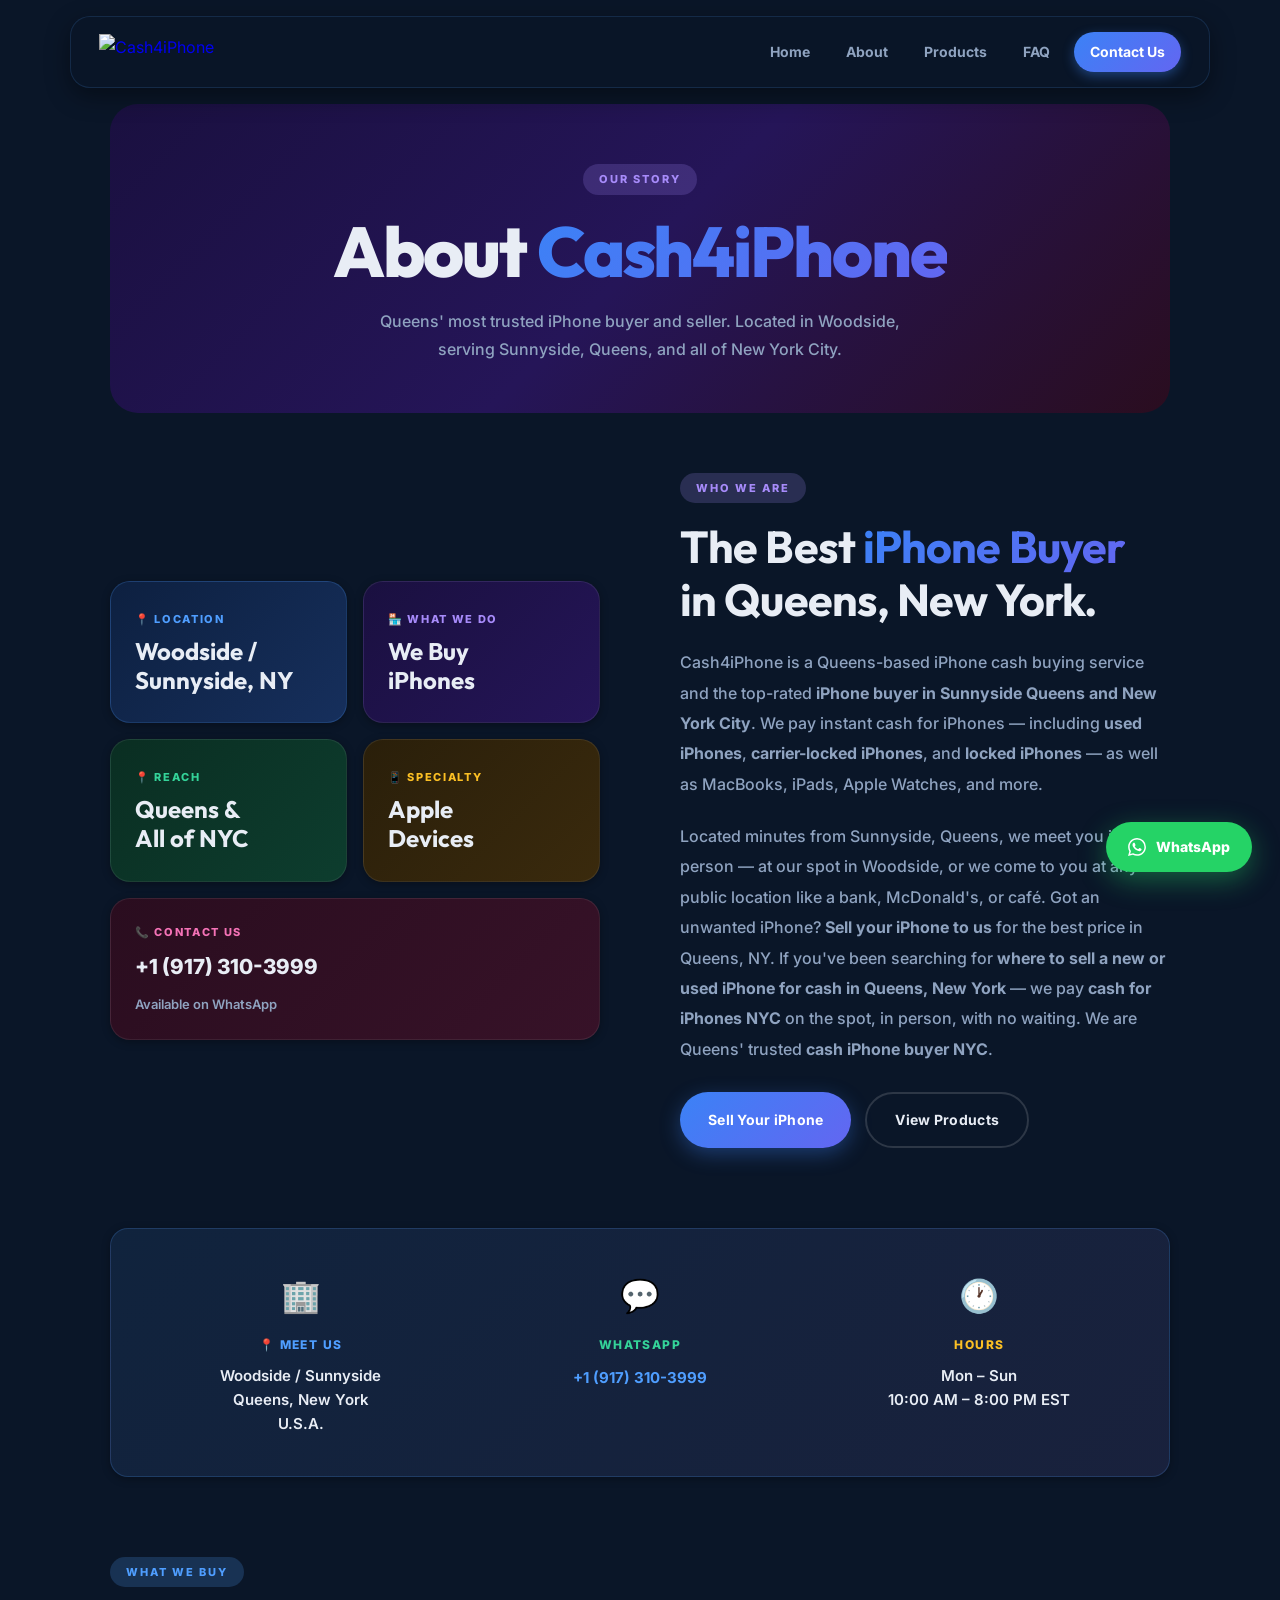
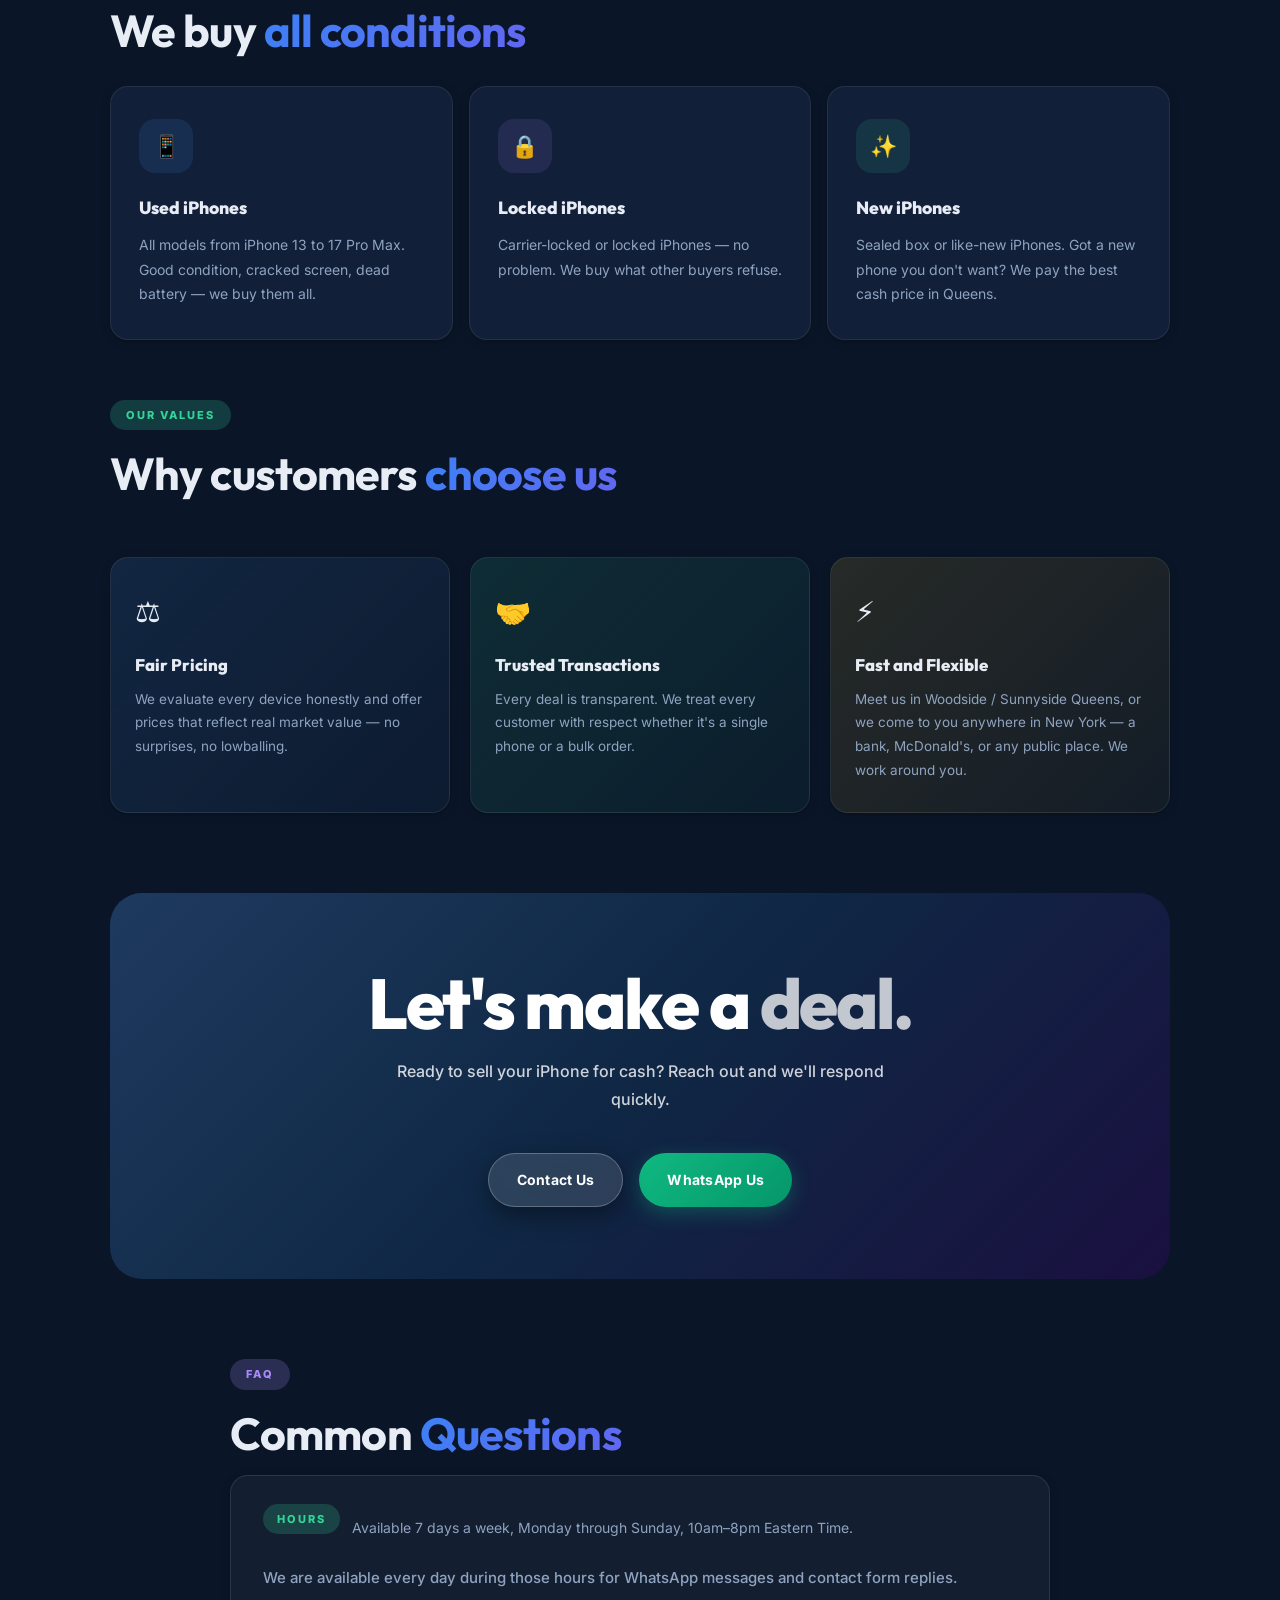
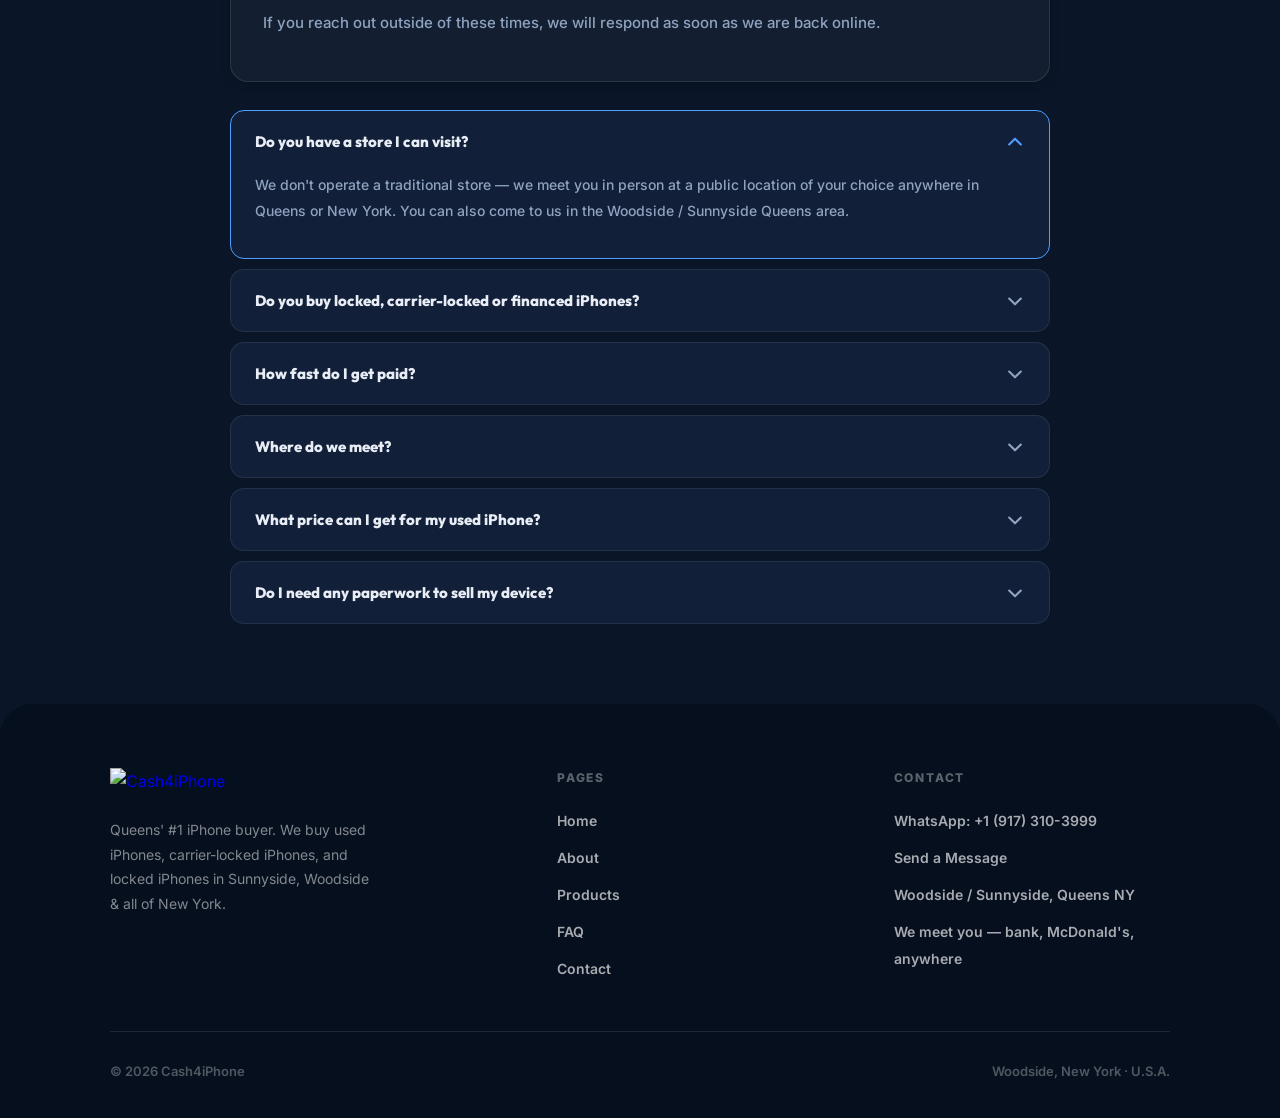
==== about/index.html @ bddb0019 "Add files via upload" ====
<!DOCTYPE html>
<html lang="en">
<head>
  <meta charset="UTF-8"/>
  <meta name="viewport" content="width=device-width,initial-scale=1.0"/>
  <title>About Cash4iPhone | #1 iPhone Cash Buyer in Queens &amp; NYC</title>
  <meta name="description" content="About Cash4iPhone — Queens' #1 iPhone cash buyer. We pay instant cash for used, locked &amp; carrier-locked iPhones in Sunnyside, Woodside &amp; all of NYC. Fast, safe, no store needed."/>
  <meta name="keywords" content="Cash4iPhone, about Cash4iPhone, iPhone cash buyer Queens NY, sell iPhone for cash Sunnyside Queens, used iPhone buyer New York, locked iPhone buyer Queens, carrier locked iPhone buyer NYC, cash for iPhone near me Queens, cash4iphone.net, sell my iPhone fast New York"/>
  <link rel="canonical" href="https://cash4iphone.net/about/"/>
  <link rel="stylesheet" href="/style.css"/>
    <!-- Favicon -->
  <link rel="icon" href="/favicon.ico" sizes="48x48"/>
  <link rel="icon" type="image/png" sizes="32x32" href="/favicon-32x32.png"/>
  <link rel="icon" type="image/png" sizes="16x16" href="/favicon-16x16.png"/>
  <link rel="apple-touch-icon" href="/apple-touch-icon.png"/>
  <link rel="manifest" href="/site.webmanifest"/>
  <meta name="msapplication-TileColor" content="#0a1628"/>
  <meta name="theme-color" content="#000000"/>
  <style>
    .logo-img {
      height: 36px;
      width: auto;
      display: block;
      object-fit: contain;
    }
    header .logo, footer .logo { gap: 0; }
    @media (max-width: 768px) { .logo-img { height: 28px; } }
  </style>
</head>
<body>
<header>
  <a href="/" class="logo"><img src="assets/images/c4i_logo_white.png" alt="Cash4iPhone" class="logo-img"/></a>
  <nav>
    <a href="/">Home</a><a href="/about/">About</a><a href="/products/">Products</a><a href="#faq">FAQ</a><a href="/contact-us/" class="cta-nav">Contact Us</a>
  </nav>
  <button class="hamburger" aria-label="Menu"><span></span><span></span><span></span></button>
</header>
<div class="mobile-menu">
  <a href="/">Home</a><a href="/about/">About</a><a href="/products/">Products</a><a href="#faq">FAQ</a><a href="/contact-us/" class="cta-nav">Contact Us</a>
</div>

<main>
  <section class="section-inner">
    <div class="page-hero purple-hero reveal">
      <div class="section-label label-purple" style="justify-content:center;">Our Story</div>
      <h1 class="display-title reveal reveal-delay-1">About <em>Cash4iPhone</em></h1>
      <p class="section-subtitle reveal reveal-delay-2" style="margin:18px auto 0;text-align:center;">Queens' most trusted iPhone buyer and seller. Located in Woodside, serving Sunnyside, Queens, and all of New York City.</p>
    </div>
  </section>

  <section style="padding:0 0 80px;">
    <div class="section-inner">
      <div class="about-page-grid">
        <div class="about-img-mosaic reveal">
          <div class="card about-mini-card blue-bg" style="background:linear-gradient(135deg,#0d2040,#162f5c);">
            <div class="about-mini-label" style="color:var(--blue);">📍 Location</div>
            <div class="about-mini-value">Woodside /<br>Sunnyside, NY</div>
          </div>
          <div class="card about-mini-card" style="background:linear-gradient(135deg,#1a1040,#251558);">
            <div class="about-mini-label" style="color:var(--purple);">🏪 What We Do</div>
            <div class="about-mini-value">We Buy<br>iPhones</div>
          </div>
          <div class="card about-mini-card" style="background:linear-gradient(135deg,#0a2e22,#0d3d2e);">
            <div class="about-mini-label" style="color:var(--green);">📍 Reach</div>
            <div class="about-mini-value">Queens &amp;<br>All of NYC</div>
          </div>
          <div class="card about-mini-card" style="background:linear-gradient(135deg,#2a1f0a,#3a2a0d);">
            <div class="about-mini-label" style="color:var(--orange);">📱 Specialty</div>
            <div class="about-mini-value">Apple<br>Devices</div>
          </div>
          <div class="card about-mini-card span2" style="background:linear-gradient(135deg,#2a0d1f,#371228);padding:24px;">
            <div class="about-mini-label" style="color:var(--pink);">📞 Contact Us</div>
            <a href="http://wa.me/19173103999" style="font-size:1.3rem;font-weight:800;color:var(--text);text-decoration:none;">+1 (917) 310-3999</a>
            <span style="font-size:13px;color:var(--text-muted);font-weight:600;">Available on WhatsApp</span>
          </div>
        </div>

        <div class="reveal reveal-delay-1">
          <div class="section-label label-purple">Who We Are</div>
          <h2 class="section-title">The Best <em>iPhone Buyer</em><br>in Queens, New York.</h2>
          <p style="font-size:16px;color:var(--text-muted);line-height:1.9;margin-top:20px;margin-bottom:22px;font-weight:500;">
            Cash4iPhone is a Queens-based iPhone cash buying service and the top-rated <strong>iPhone buyer in Sunnyside Queens and New York City</strong>. We pay instant cash for iPhones — including <strong>used iPhones</strong>, <strong>carrier-locked iPhones</strong>, and <strong>locked iPhones</strong> — as well as MacBooks, iPads, Apple Watches, and more.
          </p>
          <p style="font-size:16px;color:var(--text-muted);line-height:1.9;margin-bottom:28px;font-weight:500;">
            Located minutes from Sunnyside, Queens, we meet you in person — at our spot in Woodside, or we come to you at any public location like a bank, McDonald's, or café. Got an unwanted iPhone? <strong>Sell your iPhone to us</strong> for the best price in Queens, NY. If you've been searching for <strong>where to sell a new or used iPhone for cash in Queens, New York</strong> — we pay <strong>cash for iPhones NYC</strong> on the spot, in person, with no waiting. We are Queens' trusted <strong>cash iPhone buyer NYC</strong>.
          </p>
          <div style="display:flex;gap:14px;flex-wrap:wrap;">
            <a href="/contact-us/" class="btn btn-primary">Sell Your iPhone</a>
            <a href="/products/" class="btn btn-outline">View Products</a>
          </div>
        </div>
      </div>

      <div class="card reveal" style="padding:40px;background:linear-gradient(135deg,rgba(79,158,255,0.1),rgba(167,139,250,0.1));border:1px solid rgba(79,158,255,0.2);margin-bottom:80px;">
        <div style="display:grid;grid-template-columns:repeat(3,1fr);gap:40px;text-align:center;">
          <div>
            <div style="font-size:2rem;margin-bottom:12px;">🏢</div>
            <div style="font-size:12px;font-weight:800;letter-spacing:0.12em;text-transform:uppercase;color:var(--blue);margin-bottom:8px;">📍 Meet Us</div>
            <p style="font-size:15px;font-weight:600;color:var(--text);line-height:1.6;">Woodside / Sunnyside<br>Queens, New York<br>U.S.A.</p>
          </div>
          <div>
            <div style="font-size:2rem;margin-bottom:12px;">💬</div>
            <div style="font-size:12px;font-weight:800;letter-spacing:0.12em;text-transform:uppercase;color:var(--green);margin-bottom:8px;">WhatsApp</div>
            <a href="http://wa.me/19173103999" style="font-size:15px;font-weight:700;color:var(--blue);text-decoration:none;">+1 (917) 310-3999</a>
          </div>
          <div>
            <div style="font-size:2rem;margin-bottom:12px;">🕐</div>
            <div style="font-size:12px;font-weight:800;letter-spacing:0.12em;text-transform:uppercase;color:var(--orange);margin-bottom:8px;">Hours</div>
            <p style="font-size:15px;font-weight:600;color:var(--text);line-height:1.6;">Mon – Sun<br>10:00 AM – 8:00 PM EST</p>
          </div>
        </div>
      </div>

      <!-- What We Buy Highlights -->
      <div style="margin-bottom:60px;" class="reveal">
        <div class="section-label label-blue">What We Buy</div>
        <h2 class="section-title reveal-delay-1" style="margin-bottom:28px;">We buy <em>all conditions</em></h2>
        <div style="display:grid;grid-template-columns:repeat(3,1fr);gap:16px;" class="services-grid">
          <div class="card service-card">
            <div class="service-icon icon-blue">📱</div>
            <h3>Used iPhones</h3>
            <p>All models from iPhone 13 to 17 Pro Max. Good condition, cracked screen, dead battery — we buy them all.</p>
          </div>
          <div class="card service-card">
            <div class="service-icon icon-purple">🔒</div>
            <h3>Locked iPhones</h3>
            <p>Carrier-locked or locked iPhones — no problem. We buy what other buyers refuse.</p>
          </div>
          <div class="card service-card">
            <div class="service-icon icon-green">✨</div>
            <h3>New iPhones</h3>
            <p>Sealed box or like-new iPhones. Got a new phone you don't want? We pay the best cash price in Queens.</p>
          </div>
        </div>
      </div>

      <div class="section-label label-green reveal">Our Values</div>
      <h2 class="section-title reveal reveal-delay-1">Why customers <em>choose us</em></h2>
      <div class="values-grid">
        <div class="card value-card reveal reveal-delay-1" style="background:linear-gradient(135deg,rgba(79,158,255,0.12),rgba(79,158,255,0.04));">
          <div class="value-icon">⚖️</div>
          <h4>Fair Pricing</h4>
          <p>We evaluate every device honestly and offer prices that reflect real market value — no surprises, no lowballing.</p>
        </div>
        <div class="card value-card reveal reveal-delay-2" style="background:linear-gradient(135deg,rgba(52,211,153,0.12),rgba(52,211,153,0.04));">
          <div class="value-icon">🤝</div>
          <h4>Trusted Transactions</h4>
          <p>Every deal is transparent. We treat every customer with respect whether it's a single phone or a bulk order.</p>
        </div>
        <div class="card value-card reveal reveal-delay-3" style="background:linear-gradient(135deg,rgba(251,191,36,0.12),rgba(251,191,36,0.04));">
          <div class="value-icon">⚡</div>
          <h4>Fast and Flexible</h4>
          <p>Meet us in Woodside / Sunnyside Queens, or we come to you anywhere in New York — a bank, McDonald's, or any public place. We work around you.</p>
        </div>
      </div>
    </div>
  </section>

  <div class="section-inner">
    <div class="cta-banner reveal">
      <h2 class="display-title" style="margin-bottom:16px;">Let's make a <em>deal.</em></h2>
      <p class="section-subtitle">Ready to sell your iPhone for cash? Reach out and we'll respond quickly.</p>
      <div class="cta-actions" style="margin-top:40px;">
        <a href="/contact-us/" class="btn btn-white">Contact Us</a>
        <a href="http://wa.me/19173103999" target="_blank" rel="noopener" class="btn btn-green">WhatsApp Us</a>
      </div>
    </div>
  </div>
</main>

<!-- FAQ Section -->
<div class="section-inner" style="padding-bottom:60px;">
  <div class="text-block">
  <div id="faq" class="faq-section reveal">
    <div class="section-label label-purple">FAQ</div>
    <h2 class="section-title reveal-delay-1">Common <em>Questions</em></h2>
    <div class="card card--soft faq-intro">
      <div class="faq-intro-top">
        <div class="section-label label-green">Hours</div>
        <span>Available 7 days a week, Monday through Sunday, 10am–8pm Eastern Time.</span>
      </div>
      <p>We are available every day during those hours for WhatsApp messages and contact form replies.</p>
      <p>If you reach out outside of these times, we will respond as soon as we are back online.</p>
    </div>
    <div class="faq-accordion">
      <div class="faq-item open">
        <button class="faq-question">
          <span>Do you have a store I can visit?</span>
          <svg class="faq-chevron" fill="none" stroke="currentColor" viewBox="0 0 24 24"><path stroke-linecap="round" stroke-linejoin="round" stroke-width="2.5" d="M19 9l-7 7-7-7"/></svg>
        </button>
        <div class="faq-answer"><p>We don't operate a traditional store — we meet you in person at a public location of your choice anywhere in Queens or New York. You can also come to us in the Woodside / Sunnyside Queens area.</p></div>
      </div>
      <div class="faq-item">
        <button class="faq-question">
          <span>Do you buy locked, carrier-locked or financed iPhones?</span>
          <svg class="faq-chevron" fill="none" stroke="currentColor" viewBox="0 0 24 24"><path stroke-linecap="round" stroke-linejoin="round" stroke-width="2.5" d="M19 9l-7 7-7-7"/></svg>
        </button>
        <div class="faq-answer"><p>Yes! We buy carrier-locked iPhones, locked and financed iPhones that other buyers won't touch. For financed devices — we can buy them, but paying the remaining monthly installments to the carrier remains your responsibility. Contact us via WhatsApp for a quote.</p></div>
      </div>
      <div class="faq-item">
        <button class="faq-question">
          <span>How fast do I get paid?</span>
          <svg class="faq-chevron" fill="none" stroke="currentColor" viewBox="0 0 24 24"><path stroke-linecap="round" stroke-linejoin="round" stroke-width="2.5" d="M19 9l-7 7-7-7"/></svg>
        </button>
        <div class="faq-answer"><p>Instantly — cash in hand the moment we meet and inspect your device. No waiting, no bank transfers, no delays.</p></div>
      </div>
      <div class="faq-item">
        <button class="faq-question">
          <span>Where do we meet?</span>
          <svg class="faq-chevron" fill="none" stroke="currentColor" viewBox="0 0 24 24"><path stroke-linecap="round" stroke-linejoin="round" stroke-width="2.5" d="M19 9l-7 7-7-7"/></svg>
        </button>
        <div class="faq-answer"><p>Anywhere safe and public works — a bank lobby, McDonald's, Starbucks, or any spot in Queens, Sunnyside, or New York City. We come to you.</p></div>
      </div>
      <div class="faq-item">
        <button class="faq-question">
          <span>What price can I get for my used iPhone?</span>
          <svg class="faq-chevron" fill="none" stroke="currentColor" viewBox="0 0 24 24"><path stroke-linecap="round" stroke-linejoin="round" stroke-width="2.5" d="M19 9l-7 7-7-7"/></svg>
        </button>
        <div class="faq-answer"><p>For used phones we give an approximate price based on model, condition, and storage. For brand new unused phones we can give you an exact price. WhatsApp us with your device details for a fast quote.</p></div>
      </div>
      <div class="faq-item">
        <button class="faq-question">
          <span>Do I need any paperwork to sell my device?</span>
          <svg class="faq-chevron" fill="none" stroke="currentColor" viewBox="0 0 24 24"><path stroke-linecap="round" stroke-linejoin="round" stroke-width="2.5" d="M19 9l-7 7-7-7"/></svg>
        </button>
        <div class="faq-answer"><p>No paperwork or ID needed — just make sure it's your own device.</p></div>
      </div>
    </div>
  </div>
  </div>
</div>
<a class="wa-fab" href="http://wa.me/19173103999" target="_blank" rel="noopener">
  <svg viewBox="0 0 24 24"><path d="M17.472 14.382c-.297-.149-1.758-.867-2.03-.967-.273-.099-.471-.148-.67.15-.197.297-.767.966-.94 1.164-.173.199-.347.223-.644.075-.297-.15-1.255-.463-2.39-1.475-.883-.788-1.48-1.761-1.653-2.059-.173-.297-.018-.458.13-.606.134-.133.298-.347.446-.52.149-.174.198-.298.298-.497.099-.198.05-.371-.025-.52-.075-.149-.669-1.612-.916-2.207-.242-.579-.487-.5-.669-.51-.173-.008-.371-.01-.57-.01-.198 0-.52.074-.792.372-.272.297-1.04 1.016-1.04 2.479 0 1.462 1.065 2.875 1.213 3.074.149.198 2.096 3.2 5.077 4.487.709.306 1.262.489 1.694.625.712.227 1.36.195 1.871.118.571-.085 1.758-.719 2.006-1.413.248-.694.248-1.289.173-1.413-.074-.124-.272-.198-.57-.347m-5.421 7.403h-.004a9.87 9.87 0 01-5.031-1.378l-.361-.214-3.741.982.998-3.648-.235-.374a9.86 9.86 0 01-1.51-5.26c.001-5.45 4.436-9.884 9.888-9.884 2.64 0 5.122 1.03 6.988 2.898a9.825 9.825 0 012.893 6.994c-.003 5.45-4.437 9.884-9.885 9.884m8.413-18.297A11.815 11.815 0 0012.05 0C5.495 0 .16 5.335.157 11.892c0 2.096.547 4.142 1.588 5.945L.057 24l6.305-1.654a11.882 11.882 0 005.683 1.448h.005c6.554 0 11.89-5.335 11.893-11.893a11.821 11.821 0 00-3.48-8.413z"/></svg>
  WhatsApp
</a>
<footer>
  <div class="footer-inner">
    <div class="footer-top">
      <div class="footer-brand"><a href="/" class="logo"><img src="assets/images/c4i_logo_white.png" alt="Cash4iPhone" class="logo-img"/></a><p>Queens' #1 iPhone buyer. We buy used iPhones, carrier-locked iPhones, and locked iPhones in Sunnyside, Woodside &amp; all of New York.</p></div>
      <div class="footer-col"><h4>Pages</h4><ul><li><a href="/">Home</a></li><li><a href="/about/">About</a></li><li><a href="/products/">Products</a></li><li><a href="#faq">FAQ</a></li><li><a href="/contact-us/">Contact</a></li></ul></div>
      <div class="footer-col"><h4>Contact</h4><ul><li><a href="http://wa.me/19173103999">WhatsApp: +1 (917) 310-3999</a></li><li><a href="/contact-us/">Send a Message</a></li><li><a>Woodside / Sunnyside, Queens NY</a></li><li><a>We meet you — bank, McDonald's, anywhere</a></li></ul></div>
    </div>
    <div class="footer-bottom"><span>© 2026 Cash4iPhone</span><span>Woodside, New York · U.S.A.</span></div>
  </div>
</footer>
<button class="scroll-top" id="scrollTop" aria-label="Scroll to top">
  <svg fill="none" stroke="currentColor" viewBox="0 0 24 24"><path stroke-linecap="round" stroke-linejoin="round" stroke-width="2.5" d="M5 15l7-7 7 7"/></svg>
</button>
<script src="/script.js"></script>
</body>
</html>
---- style.css ----
@import url('https://fonts.googleapis.com/css2?family=Inter:wght@400;500;600&family=Outfit:wght@600;700;800;900&display=swap');

:root {
  --bg:#0a1628; --white:#ffffff;
  --card-bg:#111f38; --card-bg-2:#162240;
  --text:#e8edf5; --text-muted:#8fa3c0; --text-light:#5a7a9a;
  --blue:#4f9eff; --blue-light:rgba(79,158,255,0.12); --blue-mid:rgba(79,158,255,0.2);
  --purple:#a78bfa; --purple-light:rgba(167,139,250,0.12); --purple-mid:rgba(167,139,250,0.2);
  --green:#34d399; --green-light:rgba(52,211,153,0.12); --green-mid:rgba(52,211,153,0.2);
  --red:#f87171; --red-light:rgba(248,113,113,0.12); --red-mid:rgba(248,113,113,0.2);
  --orange:#fbbf24; --orange-light:rgba(251,191,36,0.12); --orange-mid:rgba(251,191,36,0.2);
  --pink:#f472b6; --pink-light:rgba(244,114,182,0.12); --pink-mid:rgba(244,114,182,0.2);
  --teal:#2dd4bf; --teal-light:rgba(45,212,191,0.12);
  --grad-hero:linear-gradient(135deg,#1e3a5f 0%,#0f2744 50%,#1a1040 100%);
  --grad-blue:linear-gradient(135deg,#3b82f6,#6366f1);
  --border:rgba(255,255,255,0.08); --border-2:rgba(255,255,255,0.14);
  --radius:18px; --nav-h:72px;
  --shadow-sm:0 2px 8px rgba(0,0,0,0.3);
  --shadow-md:0 8px 24px rgba(0,0,0,0.4);
  --shadow-lg:0 20px 48px rgba(0,0,0,0.55);
  --ease:cubic-bezier(0.25,0.46,0.45,0.94);
}

*,*::before,*::after{margin:0;padding:0;box-sizing:border-box;}
html{scroll-behavior:smooth;}
body{background:var(--bg);color:var(--text);font-family:'Inter',system-ui,sans-serif;font-weight:400;line-height:1.7;overflow-x:hidden;-webkit-font-smoothing:antialiased;}

/* NAVBAR */
header{position:fixed;top:16px;left:50%;transform:translateX(-50%);width:calc(100% - 48px);max-width:1140px;height:var(--nav-h);z-index:1000;display:flex;align-items:center;justify-content:space-between;padding:0 28px;background:rgba(10,22,40,0.92);backdrop-filter:blur(20px);-webkit-backdrop-filter:blur(20px);border:1px solid rgba(79,158,255,0.15);border-radius:20px;box-shadow:var(--shadow-md);transition:box-shadow 0.3s;}
header.scrolled{box-shadow:0 8px 32px rgba(0,0,0,0.6);border-color:rgba(79,158,255,0.25);}
.logo{display:flex;align-items:center;gap:12px;text-decoration:none;}
.logo-mark{width:40px;height:40px;border-radius:12px;background:var(--grad-blue);display:flex;align-items:center;justify-content:center;font-size:14px;font-weight:900;color:#fff;box-shadow:0 4px 12px rgba(59,130,246,0.35);}
.logo-text{display:flex;flex-direction:column;line-height:1.1;font-size:14px;font-weight:700;letter-spacing:0.14em;text-transform:uppercase;color:var(--blue);}
.logo-text span:first-child{font-size:16px;font-weight:800;color:var(--text);font-family:'Outfit',sans-serif;text-transform:none;}
.logo-text span:last-child{font-size:12px;font-weight:700;letter-spacing:0.14em;text-transform:uppercase;color:var(--blue);}
nav{display:flex;align-items:center;gap:4px;}
nav a{text-decoration:none;font-size:14px;font-weight:700;color:var(--text-muted);padding:8px 16px;border-radius:100px;transition:all 0.22s;}
nav a:hover,nav a.active{color:var(--text);background:var(--blue-light);}
nav a.cta-nav{background:var(--grad-blue);color:#fff!important;box-shadow:0 4px 12px rgba(59,130,246,0.4);margin-left:4px;}
nav a.cta-nav:hover{transform:translateY(-1px);box-shadow:0 6px 18px rgba(59,130,246,0.55);}
.hamburger{display:none;flex-direction:column;gap:5px;cursor:pointer;padding:8px;background:none;border:none;}
.hamburger span{width:22px;height:2px;background:var(--text);transition:all 0.3s;display:block;border-radius:2px;}
.hamburger.open span:nth-child(1){transform:rotate(45deg) translate(5px,5px);}
.hamburger.open span:nth-child(2){opacity:0;}
.hamburger.open span:nth-child(3){transform:rotate(-45deg) translate(5px,-5px);}
.mobile-menu{display:none;position:fixed;top:105px;left:24px;right:24px;background:var(--card-bg);padding:16px;flex-direction:column;gap:4px;z-index:999;border-radius:20px;box-shadow:var(--shadow-lg);border:1px solid var(--border);}
.mobile-menu a{text-decoration:none;color:var(--text-muted);font-size:16px;font-weight:700;padding:14px 20px;border-radius:12px;transition:all 0.2s;}
.mobile-menu a:hover{color:var(--text);background:var(--blue-light);}
.mobile-menu a.cta-nav{color:#fff!important;background:var(--grad-blue);text-align:center;margin-top:8px;}

/* LAYOUT */
main{padding-top:calc(var(--nav-h) + 32px);}
.section-inner{max-width:1140px;margin:0 auto;padding:0 40px;}

/* LABELS */
.section-label{display:inline-flex;align-items:center;gap:8px;font-size:11px;font-weight:800;letter-spacing:0.18em;text-transform:uppercase;padding:6px 16px;border-radius:100px;margin-bottom:18px;}
.label-blue{background:var(--blue-mid);color:var(--blue);}
.label-purple{background:var(--purple-mid);color:var(--purple);}
.label-green{background:var(--green-mid);color:var(--green);}
.label-orange{background:var(--orange-mid);color:#92400e;}
.label-pink{background:var(--pink-mid);color:var(--pink);}

/* TYPOGRAPHY */
.display-title{font-family:'Outfit',sans-serif;font-weight:800;font-size:clamp(2.6rem,5.5vw,4.8rem);line-height:1.08;letter-spacing:-0.03em;color:var(--text);}
.display-title em{font-style:normal;background:var(--grad-blue);-webkit-background-clip:text;-webkit-text-fill-color:transparent;background-clip:text;}
h2.section-title{font-family:'Outfit',sans-serif;font-weight:700;font-size:clamp(1.9rem,3.5vw,2.9rem);line-height:1.18;color:var(--text);margin-bottom:14px;letter-spacing:-0.02em;}
h2.section-title em{font-style:normal;background:var(--grad-blue);-webkit-background-clip:text;-webkit-text-fill-color:transparent;background-clip:text;}
.section-subtitle{font-size:16px;font-weight:500;color:var(--text-muted);line-height:1.75;max-width:520px;}

/* BUTTONS */
.btn{display:inline-flex;align-items:center;gap:8px;padding:14px 28px;border-radius:100px;font-size:14px;font-family:'Inter',sans-serif;font-weight:700;letter-spacing:0.02em;text-decoration:none;cursor:pointer;border:none;transition:all 0.28s var(--ease);}
.btn-primary{background:var(--grad-blue);color:#fff;box-shadow:0 6px 20px rgba(59,130,246,0.35);}
.btn-primary:hover{transform:translateY(-2px);box-shadow:0 10px 28px rgba(59,130,246,0.45);}
.btn-white{background:rgba(255,255,255,0.12);color:#fff;border:1px solid rgba(255,255,255,0.25);box-shadow:var(--shadow-md);backdrop-filter:blur(8px);}
.btn-white:hover{background:rgba(255,255,255,0.2);transform:translateY(-2px);box-shadow:var(--shadow-lg);}
.btn-outline{background:transparent;color:var(--text);border:2px solid var(--border-2);}
.btn-outline:hover{border-color:var(--blue);color:var(--blue);background:var(--blue-light);}
.btn-green{background:linear-gradient(135deg,#10b981,#059669);color:#fff;box-shadow:0 6px 20px rgba(16,185,129,0.3);}
.btn-green:hover{transform:translateY(-2px);}

/* CARDS */
.card{background:var(--card-bg);border:1px solid var(--border);border-radius:var(--radius);box-shadow:var(--shadow-sm);transition:transform 0.35s var(--ease),box-shadow 0.35s;}
.card:hover{transform:translateY(-6px);box-shadow:var(--shadow-lg);}

/* HERO */
.hero{min-height:90vh;display:flex;align-items:center;position:relative;overflow:hidden;border-radius:0 0 40px 40px;background:linear-gradient(160deg,#0d1f3c 0%,#0a1628 50%,#110d2e 100%);margin-bottom:80px;}
.hero-blob{position:absolute;border-radius:50%;filter:blur(80px);pointer-events:none;z-index:0;opacity:0.25;}
.hero-blob-1{width:500px;height:500px;top:-100px;left:-100px;background:radial-gradient(circle,#3b82f6,#6366f1);}
.hero-blob-2{width:400px;height:400px;bottom:-80px;right:-60px;background:radial-gradient(circle,#8b5cf6,#ec4899);}
.hero-blob-3{width:300px;height:300px;top:50%;left:38%;transform:translateY(-50%);background:radial-gradient(circle,#10b981,#3b82f6);}
.hero-inner{position:relative;z-index:2;max-width:1140px;margin:0 auto;padding:80px 40px;display:grid;grid-template-columns:1fr 480px;gap:60px;align-items:center;width:100%;}
.hero-badge{display:inline-flex;align-items:center;gap:8px;background:rgba(255,255,255,0.07);border:1px solid rgba(255,255,255,0.12);border-radius:100px;padding:8px 18px 8px 10px;margin-bottom:28px;box-shadow:var(--shadow-sm);}
.hero-badge-dot{width:10px;height:10px;min-width:10px;min-height:10px;aspect-ratio:1 / 1;border-radius:50%;background:var(--green);animation:pulse-g 2s infinite;}
.hero-badge.closed .hero-badge-dot{background:var(--red);animation:none;box-shadow:none;}
@keyframes pulse-g{0%,100%{box-shadow:0 0 0 0 rgba(16,185,129,0.6);}50%{box-shadow:0 0 0 6px rgba(16,185,129,0);}}
.hero-badge span{font-size:12px;font-weight:700;letter-spacing:0.08em;text-transform:uppercase;color:var(--text-muted);}
.hero-cta{display:flex;gap:14px;margin-top:36px;flex-wrap:wrap;}
.hero-content{max-width:680px;}
.hero .section-subtitle{margin-top:18px;}

.services-grid-simple{display:grid;grid-template-columns:repeat(3,1fr);gap:20px;margin-top:24px;}
.services-grid-simple .card{display:flex;flex-direction:column;align-items:center;justify-content:flex-start;text-align:center;padding:32px 26px;}
.services-grid-simple .service-icon{margin:0 auto 18px;}
.services-grid-simple .btn{margin-top:18px;}

.faq-intro{padding:28px 32px;margin-bottom:28px;background:rgba(255,255,255,0.05);border:1px solid rgba(255,255,255,0.12);border-radius:var(--radius);}
.faq-intro .section-label{padding:6px 14px;}
.faq-intro p{font-size:14px;color:var(--text-muted);line-height:1.75;margin-bottom:10px;}
.faq-intro-top{display:flex;align-items:center;gap:12px;flex-wrap:wrap;margin-bottom:12px;}
.faq-intro-top span{font-size:14px;color:var(--text-muted);}

.faq-section{margin-bottom:20px;}
.faq-cards{display:grid;grid-template-columns:repeat(2,minmax(0,1fr));gap:20px;margin-bottom:0;}
.faq-cards .card{padding:24px 28px;}
.faq-cards .card h4{font-family:'Outfit',sans-serif;font-weight:800;font-size:1rem;margin-bottom:12px;color:var(--text);}
.faq-cards .card p{font-size:14px;color:var(--text-muted);line-height:1.75;}

.card--soft{background:rgba(255,255,255,0.04);border-color:rgba(255,255,255,0.1);}
.text-block{max-width:820px;margin:0 auto;}
.text-block p{font-size:15px;color:var(--text-muted);line-height:1.9;margin-bottom:16px;font-weight:500;}

.section-center{text-align:center;margin-top:40px;}
.section-gap{margin-bottom:56px;}

.product-small-card a.product-card-tag{margin-top:18px;}
.other-electronics-card{background:linear-gradient(160deg, #111827, #1f2937);}
.other-electronics-card img{width:100px;height:100px;mix-blend-mode:normal;margin-top:20px;}

.cta-banner .display-title{margin-bottom:16px;}

/* MOSAIC */
.hero-mosaic{display:grid;grid-template-columns:1fr 1fr;gap:14px;}
.mosaic-card{border-radius:20px;overflow:hidden;box-shadow:var(--shadow-md);transition:transform 0.3s;aspect-ratio:1;display:flex;flex-direction:column;align-items:center;justify-content:center;padding:16px;position:relative;}
.mosaic-card:hover{transform:scale(1.03);}
.mosaic-card img{
  width:90%;
  height:75%;
  object-fit:contain;
  /* IMAGE FIX: Fades the white background edges into the card color */
  -webkit-mask-image: radial-gradient(circle, black 50%, transparent 95%);
  mask-image: radial-gradient(circle, black 50%, transparent 95%);
  transition:transform 0.4s;
}
.mosaic-card:hover img{transform:scale(1.06);}
.mosaic-label{position:absolute;bottom:10px;left:50%;transform:translateX(-50%);font-size:11px;font-weight:800;letter-spacing:0.06em;white-space:nowrap;padding:4px 12px;border-radius:100px;background:rgba(0,0,0,0.55);backdrop-filter:blur(10px);color:#fff;box-shadow:var(--shadow-sm);border:1px solid rgba(255,255,255,0.15);}
.mosaic-card.large{grid-row:span 2;aspect-ratio:auto;min-height:288px;}
.blue-bg{background:linear-gradient(135deg,#0d2347,#1a3d6e);border:1px solid rgba(79,158,255,0.2);}
.purple-bg{background:linear-gradient(135deg,#1a1040,#2e1a6e);border:1px solid rgba(167,139,250,0.2);}
.green-bg{background:linear-gradient(135deg,#0a2e22,#0f4535);border:1px solid rgba(52,211,153,0.2);}
.orange-bg{background:linear-gradient(135deg,#2a1f0a,#463210);border:1px solid rgba(251,191,36,0.2);}
.pink-bg{background:linear-gradient(135deg,#2a0d1f,#451530);border:1px solid rgba(244,114,182,0.2);}
.teal-bg{background:linear-gradient(135deg,#082928,#0d4040);border:1px solid rgba(45,212,191,0.2);}

/* STATS BAR */
.stats-bar{background:var(--grad-blue);border-radius:24px;padding:40px 0;margin:0 0 80px;}
.stats-bar .section-inner{display:grid;grid-template-columns:repeat(4,1fr);}
.stat-item{text-align:center;padding:0 24px;border-right:1px solid rgba(255,255,255,0.2);}
.stat-item:last-child{border-right:none;}
.stat-num{font-family:'Outfit',sans-serif;font-size:2.4rem;font-weight:800;color:#fff;line-height:1;margin-bottom:6px;}
.stat-label{font-size:12px;font-weight:700;color:rgba(255,255,255,0.75);letter-spacing:0.05em;text-transform:uppercase;}

/* SERVICES */
.services-section{padding:0 0 80px;}
.services-header{display:grid;grid-template-columns:1fr 1fr;gap:60px;align-items:end;margin-bottom:56px;}
.services-grid{display:grid;grid-template-columns:repeat(2,1fr);gap:20px;}
.service-card{padding:32px 28px;}
.service-icon{width:54px;height:54px;border-radius:16px;display:flex;align-items:center;justify-content:center;font-size:22px;margin-bottom:20px;}
.icon-blue{background:var(--blue-light);}
.icon-purple{background:var(--purple-light);}
.icon-green{background:var(--green-light);}
.icon-orange{background:var(--orange-light);}
.icon-pink{background:var(--pink-light);}
.icon-teal{background:var(--teal-light);}
.service-card h3{font-family:'Outfit',sans-serif;font-size:1.1rem;font-weight:800;margin-bottom:10px;color:var(--text);}
.service-card p{font-size:14px;color:var(--text-muted);line-height:1.75;}

/* PRODUCT SPOTLIGHT */
.featured-section{padding:0 0 80px;}
.featured-header{text-align:center;margin-bottom:56px;}
.featured-header .section-subtitle{margin:0 auto;text-align:center;}
.product-spotlight{display:grid;grid-template-columns:1fr 1fr;gap:24px;margin-bottom:24px;}
.product-spotlight-card{border-radius:28px;overflow:hidden;position:relative;min-height:380px;display:flex;flex-direction:column;justify-content:flex-end;padding:32px;box-shadow:var(--shadow-md);transition:transform 0.35s,box-shadow 0.35s;}
.product-spotlight-card:hover{transform:translateY(-6px);box-shadow:var(--shadow-lg);}
.product-spotlight-card img{
  position:absolute;
  top:50%;
  left:50%;
  transform:translate(-50%, -55%);
  width:78%;
  max-width:78%;
  height:auto;
  object-fit:contain;
  /* IMAGE FIX: Fades the white background edges into the card color */
  -webkit-mask-image: radial-gradient(circle, black 55%, transparent 95%);
  mask-image: radial-gradient(circle, black 55%, transparent 95%);
  transition:transform 0.5s var(--ease);
  pointer-events:none;
}
.product-spotlight-card:hover img{transform:translate(-50%,-60%) scale(0.98);}
.product-card-content{position:relative;z-index:2;}
.product-card-tag{display:inline-block;font-size:11px;font-weight:800;letter-spacing:0.12em;text-transform:uppercase;padding:5px 14px;border-radius:100px;background:rgba(255,255,255,0.95);color:#000;backdrop-filter:blur(14px);-webkit-backdrop-filter:blur(14px);box-shadow:0 10px 30px rgba(0,0,0,0.08);margin-bottom:10px;text-decoration:none;cursor:pointer;transition:background-color 0.2s ease, transform 0.2s ease, box-shadow 0.2s ease;}
.product-card-tag:hover{background:rgba(255,255,255,1);transform:translateY(-1px);box-shadow:0 12px 36px rgba(0,0,0,0.12);}
.product-card-title{font-family:'Outfit',sans-serif;font-size:1.3rem;font-weight:800;color:var(--text);margin-bottom:8px;}
.product-card-sub{font-size:14px;color:var(--text-muted);line-height:1.65;}
.iphone-card .product-card-tag{background:rgba(79,158,255,0.25);color:#fff;}
.macbook-card .product-card-tag{background:rgba(167,139,250,0.25);color:#fff;}
.ipad-card .product-card-tag{background:rgba(52,211,153,0.25);color:#fff;}
.watch-card .product-card-tag{background:rgba(251,191,36,0.18);color:#000;}
.airpods-card .product-card-tag{background:rgba(244,114,182,0.18);color:#000;}
.iphone-card{background:linear-gradient(160deg,#0d2040 0%,#1a3d6e 100%);border:1px solid rgba(79,158,255,0.18);}
.macbook-card{background:linear-gradient(160deg,#1a1040 0%,#2e1a6e 100%);border:1px solid rgba(167,139,250,0.18);}

/* PRODUCT ROW 3 (iPad, Watch, AirPods) */
.product-row-3{display:grid;grid-template-columns:repeat(2,1fr);gap:24px;} /* Changed to 2 columns for a cleaner grid */
.product-small-card{border-radius:24px;padding:36px 24px;min-height:280px;display:flex;flex-direction:column;align-items:center;justify-content:center;text-align:center;position:relative;overflow:hidden;box-shadow:var(--shadow-sm);transition:transform 0.35s,box-shadow 0.35s;}
.product-small-card:hover{transform:translateY(-5px);box-shadow:var(--shadow-lg);}
.product-small-card img{
  width:100%;
  height:180px;
  object-fit:contain;
  /* IMAGE FIX: Fades the white background edges into the card color */
  -webkit-mask-image: radial-gradient(circle, black 50%, transparent 90%);
  mask-image: radial-gradient(circle, black 50%, transparent 90%);
  margin-bottom:20px;
  transition:transform 0.4s;
}
.product-small-card:hover img{transform:scale(1.08);}
.product-small-card h3{font-family:'Outfit',sans-serif;font-size:1.3rem;font-weight:800;color:var(--text);margin-bottom:8px;}
.product-small-card p{font-size:14px;color:var(--text-muted);line-height:1.65;}
.ipad-card{background:linear-gradient(160deg,#0a2e22,#0f4535);border:1px solid rgba(52,211,153,0.18);}
.watch-card{background:linear-gradient(160deg,#2a1f0a,#463210);border:1px solid rgba(251,191,36,0.18);}
.airpods-card{background:linear-gradient(160deg,#2a0d1f,#451530);border:1px solid rgba(244,114,182,0.18);}

/* PRODUCTS PAGE (Consistent styling) */
.products-grid-page{display:grid;grid-template-columns:repeat(auto-fill,minmax(260px,1fr));gap:24px;margin-top:56px;}
.product-page-card{border-radius:24px;padding:36px 24px 28px;text-align:center;overflow:hidden;min-height:320px;display:flex;flex-direction:column;align-items:center;justify-content:space-between;box-shadow:var(--shadow-sm);transition:transform 0.35s,box-shadow 0.35s;}
.product-page-card:hover{transform:translateY(-7px);box-shadow:var(--shadow-lg);}
.product-page-card img{
  width:100%;
  height:180px;
  object-fit:contain;
  -webkit-mask-image: radial-gradient(circle, black 50%, transparent 95%);
  mask-image: radial-gradient(circle, black 50%, transparent 95%);
  margin-bottom:20px;
  transition:transform 0.4s;
}
.product-page-card:hover img{transform:scale(1.07);}
.product-page-card h3{font-family:'Outfit',sans-serif;font-size:1.2rem;font-weight:800;color:var(--text);margin-bottom:8px;}
.product-page-card p{font-size:13.5px;color:var(--text-muted);line-height:1.7;margin-bottom:16px;}
.product-tag{display:inline-block;padding:5px 16px;border-radius:100px;font-size:11px;font-weight:800;letter-spacing:0.08em;text-transform:uppercase;text-decoration:none;cursor:pointer;}

/* TAGS */
.tag-blue{background:var(--blue-mid);color:var(--blue);}
.tag-purple{background:var(--purple-mid);color:var(--purple);}
.tag-green{background:var(--green-mid);color:#00ffb7;}
.tag-orange{background:var(--orange-mid);color:#ff6200;}
.tag-pink{background:var(--pink-mid);color:var(--pink);}
.tag-teal{background:#004435;color:var(--teal);}

/* PRICES */
.price-category{margin-bottom:64px;}
.price-cat-header{display:flex;align-items:center;gap:14px;margin-bottom:24px;padding-bottom:18px;border-bottom:2px solid var(--border);}
.price-cat-icon{width:48px;height:48px;border-radius:14px;display:flex;align-items:center;justify-content:center;font-size:22px;}
.price-cat-header h3{font-family:'Outfit',sans-serif;font-size:1.6rem;font-weight:700;color:var(--text);}
.price-cards-grid{display:grid;grid-template-columns:repeat(auto-fill,minmax(240px,1fr));gap:16px;}
.price-item{background:linear-gradient(135deg,var(--card-bg-2),var(--card-bg));border:1px solid rgba(255,255,255,0.07);border-radius:14px;padding:22px 24px;display:flex;flex-direction:column;gap:6px;transition:all 0.3s;box-shadow:var(--shadow-sm);}
.price-item:hover{transform:translateY(-3px);box-shadow:var(--shadow-md);border-color:var(--blue);}
.price-item-model{font-size:14.5px;font-weight:700;color:var(--text);}
.price-item-cond{font-size:11px;font-weight:700;letter-spacing:0.1em;text-transform:uppercase;color:var(--text-light);}
.price-item-price{font-family:'Outfit',sans-serif;font-size:1.5rem;font-weight:700;color:var(--blue);margin-top:6px;}
.price-note{margin-top:40px;padding:22px 26px;border-radius:16px;background:var(--blue-light);border:1px solid var(--blue-mid);font-size:14px;color:var(--blue);display:flex;gap:12px;align-items:flex-start;font-weight:600;}

/* ABOUT */
.about-page-grid{display:grid;grid-template-columns:1fr 1fr;gap:80px;align-items:center;margin-bottom:80px;}
.about-img-mosaic{display:grid;grid-template-columns:1fr 1fr;gap:16px;}
.about-mini-card{border-radius:20px;padding:28px 24px;box-shadow:var(--shadow-sm);display:flex;flex-direction:column;gap:8px;}
.about-mini-label{font-size:11px;font-weight:800;letter-spacing:0.15em;text-transform:uppercase;}
.about-mini-value{font-family:'Outfit',sans-serif;font-size:1.5rem;font-weight:700;color:var(--text);line-height:1.2;}
.about-mini-card.span2{grid-column:span 2;}
.values-grid{display:grid;grid-template-columns:repeat(3,1fr);gap:20px;margin-top:56px;}
.value-card{padding:30px 24px;}
.value-icon{font-size:1.8rem;margin-bottom:14px;}
.value-card h4{font-family:'Outfit',sans-serif;font-size:1.05rem;font-weight:800;margin-bottom:8px;}
.value-card p{font-size:13.5px;color:var(--text-muted);line-height:1.75;}

/* CONTACT */
.contact-grid{display:grid;grid-template-columns:380px 1fr;gap:40px;align-items:start;}
.contact-info-stack{display:flex;flex-direction:column;gap:18px;}
.contact-info-card{padding:26px 28px;background:var(--card-bg-2);}
.ci-label{font-size:11px;font-weight:800;letter-spacing:0.18em;text-transform:uppercase;margin-bottom:10px;}
.ci-value{font-size:15px;font-weight:600;color:var(--text);line-height:1.7;}
.ci-value a{color:var(--blue);text-decoration:none;font-weight:700;}
.ci-value a:hover{text-decoration:underline;}
.ci-blue{border-top:4px solid var(--blue);background:linear-gradient(135deg,rgba(79,158,255,0.1),var(--card-bg-2));}
.ci-green{border-top:4px solid var(--green);background:linear-gradient(135deg,rgba(52,211,153,0.1),var(--card-bg-2));}
.ci-orange{border-top:4px solid var(--orange);background:linear-gradient(135deg,rgba(251,191,36,0.1),var(--card-bg-2));}
.contact-form-card{padding:44px;background:linear-gradient(160deg,rgba(79,158,255,0.07),var(--card-bg));border-color:rgba(79,158,255,0.2);}
.form-group{display:flex;flex-direction:column;gap:8px;margin-bottom:20px;}
.form-row{display:grid;grid-template-columns:1fr 1fr;gap:16px;}
.form-group label{font-size:12px;font-weight:800;letter-spacing:0.1em;text-transform:uppercase;color:var(--text-muted);}
.form-group input,.form-group textarea,.form-group select{width:100%;padding:14px 18px;background:var(--card-bg-2);border:1.5px solid var(--border);border-radius:12px;color:var(--text);font-family:'Inter',sans-serif;font-size:14px;font-weight:500;transition:border-color 0.22s,box-shadow 0.22s;outline:none;appearance:none;}
.form-group input:focus,.form-group textarea:focus,.form-group select:focus{border-color:var(--blue);box-shadow:0 0 0 3px rgba(59,130,246,0.12);}
.form-group textarea{resize:none;height:130px;}

/* PAGE HERO */
.page-hero{text-align:center;padding:60px 0 50px;margin-bottom:60px;border-radius:28px;overflow:hidden;position:relative;}
.blue-hero{background:linear-gradient(135deg,#0d2040 0%,#162f5c 50%,#1a1040 100%);}
.green-hero{background:linear-gradient(135deg,#0a2e22 0%,#0d3d2e 50%,#0d2040 100%);}
.purple-hero{background:linear-gradient(135deg,#1a1040 0%,#251558 50%,#2a0d1f 100%);}
.orange-hero{background:linear-gradient(135deg,#2a1f0a 0%,#3a2a0d 30%,#2e2008 100%);}

/* CTA */
.cta-banner{border-radius:32px;padding:72px 60px;text-align:center;margin:0 0 80px;position:relative;overflow:hidden;background:var(--grad-hero);}
.cta-banner .display-title{color:#fff;margin-bottom:16px;}
.cta-banner .display-title em{-webkit-text-fill-color:rgba(255,255,255,0.75);background:none;}
.cta-banner .section-subtitle{color:rgba(255,255,255,0.8);margin:0 auto 40px;text-align:center;}
.cta-actions{display:flex;gap:16px;justify-content:center;flex-wrap:wrap;}

/* WHATSAPP FAB */
.wa-fab{position:fixed;bottom:28px;right:28px;z-index:900;display:flex;align-items:center;gap:10px;background:#25d366;color:#fff;text-decoration:none;padding:13px 22px;border-radius:100px;font-size:14px;font-weight:800;box-shadow:0 8px 28px rgba(37,211,102,0.4);transition:all 0.3s var(--ease);}
.wa-fab:hover{background:#20ba5b;transform:translateY(-3px);box-shadow:0 16px 40px rgba(37,211,102,0.45);}
.wa-fab svg{width:18px;height:18px;fill:#fff;flex-shrink:0;}

/* FOOTER */
footer{background:#060f1e;color:#fff;padding:64px 0 36px;border-radius:32px 32px 0 0;}
.footer-inner{max-width:1140px;margin:0 auto;padding:0 40px;}
.footer-top{display:grid;grid-template-columns:1.4fr 1fr 1fr;gap:60px;margin-bottom:48px;}
.footer-brand .logo-mark{background:var(--grad-blue);}
.footer-brand .logo-text span:first-child{color:#fff;font-family:'Outfit',sans-serif;}
.footer-brand .logo-text span:last-child{color:rgba(255,255,255,0.5);}
.footer-brand p{margin-top:14px;font-size:14px;color:rgba(255,255,255,0.5);line-height:1.75;max-width:260px;}
.footer-col h4{font-size:12px;font-weight:800;letter-spacing:0.15em;text-transform:uppercase;color:rgba(255,255,255,0.35);margin-bottom:18px;}
.footer-col ul{list-style:none;display:flex;flex-direction:column;gap:10px;}
.footer-col a{font-size:14px;font-weight:600;color:rgba(255,255,255,0.65);text-decoration:none;transition:color 0.2s;}
.footer-col a:hover{color:#fff;}
.footer-bottom{padding-top:28px;border-top:1px solid rgba(255,255,255,0.1);display:flex;justify-content:space-between;align-items:center;font-size:13px;color:rgba(255,255,255,0.3);font-weight:600;}

/* ANIMATIONS */
.reveal{opacity:0;transform:translateY(32px);transition:opacity 0.7s var(--ease),transform 0.7s var(--ease);}
.reveal.in-view{opacity:1;transform:translateY(0);}
.reveal-delay-1{transition-delay:0.1s;}
.reveal-delay-2{transition-delay:0.2s;}
.reveal-delay-3{transition-delay:0.3s;}
.reveal-delay-4{transition-delay:0.4s;}
.reveal-delay-5{transition-delay:0.5s;}

/* SCROLLBAR */
::-webkit-scrollbar{width:6px;}
::-webkit-scrollbar-track{background:#060f1e;}
::-webkit-scrollbar-thumb{background:#1e3a5f;border-radius:10px;}

/* RESPONSIVE */
@media(max-width:1024px){
  header{top:12px;width:calc(100% - 32px);}
  .hero-inner{grid-template-columns:1fr;gap:48px;}
  .hero-mosaic{max-width:480px;margin:0 auto;}
  .stats-bar .section-inner{grid-template-columns:repeat(2,1fr);gap:20px;}
  .stat-item:nth-child(2){border-right:none;}
  .services-header{grid-template-columns:1fr;gap:24px;}
  .services-grid{grid-template-columns:repeat(2,1fr);}
  .services-grid-simple{grid-template-columns:1fr;}
  .product-spotlight{grid-template-columns:1fr;}
  .product-row-3{grid-template-columns:1fr 1fr;}
  .faq-cards{grid-template-columns:1fr;}
  .about-page-grid{grid-template-columns:1fr;gap:48px;}
  .values-grid{grid-template-columns:repeat(2,1fr);}
  .contact-grid{grid-template-columns:1fr;}
  .footer-top{grid-template-columns:1fr 1fr;gap:40px;}
  .cta-banner{padding:56px 40px;}
}
@media(max-width:768px){
  :root{--nav-h:64px;}
  header{padding:0 18px;}
  nav{display:none;}
  .hamburger{display:flex;}
  .mobile-menu.open{display:flex;}
  .section-inner{padding:0 20px;}
  .hero-inner{padding:60px 20px;}
  .services-grid{grid-template-columns:1fr;}
  .product-row-3{grid-template-columns:1fr;}
  .values-grid{grid-template-columns:1fr;}
  .form-row{grid-template-columns:1fr;}
  .footer-inner{padding:0 20px;}
  .footer-top{grid-template-columns:1fr;gap:32px;}
  .footer-bottom{flex-direction:column;gap:10px;text-align:center;}
  .cta-banner{padding:48px 24px;border-radius:24px;}
}
@media(max-width:520px){
  .products-grid-page{grid-template-columns:1fr 1fr;}
  .price-cards-grid{grid-template-columns:1fr;}
  .cta-actions{flex-direction:column;align-items:center;}
  .hero-cta{flex-direction:column;}
  .stats-bar .section-inner{grid-template-columns:1fr 1fr;}
}
/* ── TRUST BAR ── */
.trust-bar{background:rgba(255,255,255,0.04);border-top:1px solid rgba(255,255,255,0.07);border-bottom:1px solid rgba(255,255,255,0.07);padding:14px 0;overflow:hidden;}
.trust-bar-inner{max-width:1140px;margin:0 auto;padding:0 40px;display:flex;align-items:center;justify-content:center;gap:40px;flex-wrap:wrap;}
.trust-item{display:flex;align-items:center;gap:9px;font-size:13px;font-weight:700;color:var(--text-muted);white-space:nowrap;}
.trust-item span:first-child{font-size:16px;}

/* ── FAQ ACCORDION ── */
.faq-accordion{display:flex;flex-direction:column;gap:10px;margin-top:28px;}
.faq-item{background:var(--card-bg);border:1px solid var(--border);border-radius:14px;overflow:hidden;transition:border-color 0.25s;}
.faq-item.open{border-color:var(--blue);}
.faq-question{width:100%;background:none;border:none;padding:20px 24px;display:flex;justify-content:space-between;align-items:center;cursor:pointer;text-align:left;gap:16px;}
.faq-question span{font-family:'Outfit',sans-serif;font-size:15px;font-weight:800;color:var(--text);line-height:1.4;}
.faq-chevron{width:20px;height:20px;flex-shrink:0;color:var(--text-muted);transition:transform 0.3s;}
.faq-item.open .faq-chevron{transform:rotate(180deg);color:var(--blue);}
.faq-answer{max-height:0;overflow:hidden;transition:max-height 0.35s ease,padding 0.3s;}
.faq-answer p{padding:0 24px 20px;font-size:14px;color:var(--text-muted);line-height:1.8;font-weight:500;}

/* ── SCROLL TO TOP ── */
.scroll-top{position:fixed;bottom:100px;right:28px;z-index:899;width:42px;height:42px;border-radius:50%;background:rgba(79,158,255,0.15);border:1px solid rgba(79,158,255,0.3);color:var(--blue);display:flex;align-items:center;justify-content:center;cursor:pointer;opacity:0;pointer-events:none;transition:all 0.3s;backdrop-filter:blur(8px);}
.scroll-top.visible{opacity:1;pointer-events:all;}
.scroll-top:hover{background:var(--blue);color:#fff;transform:translateY(-3px);}
.scroll-top svg{width:18px;height:18px;}

/* ── PHONE INPUT FLAG ── */
.phone-input-wrap{position:relative;display:flex;align-items:center;}
.phone-flag{position:absolute;left:14px;font-size:18px;pointer-events:none;z-index:1;}
.phone-input-wrap input{padding-left:44px!important;}

/* ── CONTACT HOURS BANNER ── */
.contact-hours-note{display:flex;align-items:center;gap:10px;background:var(--green-light);border:1px solid var(--green-mid);border-radius:12px;padding:14px 18px;font-size:13px;font-weight:700;color:var(--green);margin-bottom:20px;}

/* ── ABOUT WORLDWIDE FIX ── */
.reach-local{display:flex;align-items:center;gap:6px;}

/* ── IMPROVED PRICE ITEMS HOVER ── */
.price-item-price{font-family:'Outfit',sans-serif;font-size:1.4rem;font-weight:700;color:var(--blue);margin-top:6px;}

/* ── PRODUCT TAG LINK STYLE ── */
.product-card-tag{display:inline-block;font-size:11px;font-weight:800;letter-spacing:0.12em;text-transform:uppercase;padding:5px 14px;border-radius:100px;background:rgba(255,255,255,0.12);backdrop-filter:blur(8px);margin-bottom:10px;color:var(--text);text-decoration:none;transition:background 0.2s;}
.product-card-tag:hover{background:rgba(255,255,255,0.22);}

/* ── HERO CTA SECONDARY TEXT ── */
.hero-secondary{font-size:12px;color:var(--text-muted);font-weight:600;margin-top:12px;display:flex;align-items:center;gap:6px;}

/* ── MOBILE RESPONSIVE EXTRAS ── */
@media(max-width:768px){
  .trust-bar-inner{gap:20px;justify-content:flex-start;overflow-x:auto;flex-wrap:nowrap;padding:0 20px;}
  .trust-bar-inner::-webkit-scrollbar{display:none;}
  .scroll-top{bottom:90px;right:16px;}
  .faq-cards{grid-template-columns:1fr!important;}
}

/* ── FORM FIELD HINTS & TIPS ── */
.field-hint{font-size:11px;font-weight:600;color:var(--text-light);text-transform:none;letter-spacing:0;margin-left:6px;background:var(--blue-light);padding:2px 8px;border-radius:20px;}
.field-tip{display:block;font-size:11px;color:var(--text-light);font-weight:600;margin-top:6px;padding-left:2px;}

/* ── IMAGE UPLOAD AREA ── */
.upload-area{position:relative;border:2px dashed var(--border-2);border-radius:14px;transition:border-color 0.25s,background 0.25s;overflow:hidden;cursor:pointer;}
.upload-area:hover,.upload-area.drag-over{border-color:var(--blue);background:var(--blue-light);}
.upload-input{position:absolute;inset:0;width:100%;height:100%;opacity:0;cursor:pointer;z-index:2;}
.upload-body{display:flex;flex-direction:column;align-items:center;justify-content:center;padding:32px 20px;gap:8px;text-align:center;pointer-events:none;}
.upload-icon{line-height:1;}
.upload-title{font-size:14px;font-weight:700;color:var(--text);margin:0;}
.upload-sub{font-size:12px;color:var(--text-muted);font-weight:500;margin:0;}
.upload-preview{display:flex;flex-wrap:wrap;gap:10px;padding:12px;min-height:0;}
.upload-preview:empty{display:none;}
.preview-thumb{position:relative;width:80px;height:80px;border-radius:10px;overflow:hidden;flex-shrink:0;border:1px solid var(--border);}
.preview-thumb img{width:100%;height:100%;object-fit:cover;}
.preview-remove{position:absolute;top:3px;right:3px;width:18px;height:18px;border-radius:50%;background:rgba(0,0,0,0.7);color:#fff;border:none;cursor:pointer;display:flex;align-items:center;justify-content:center;line-height:1;z-index:3;}
.upload-count{font-size:12px;color:var(--blue);font-weight:700;padding:0 12px 10px;display:none;}
.upload-count.visible{display:block;}

/* ── PHONE INPUT FLAG ── */
.phone-input-wrap{position:relative;display:flex;align-items:center;}
.phone-flag{position:absolute;left:14px;font-size:18px;pointer-events:none;z-index:1;}
.phone-input-wrap input{padding-left:44px!important;}

/* ── CONTACT HOURS BANNER ── */
.contact-hours-note{display:flex;align-items:center;gap:10px;background:var(--green-light);border:1px solid var(--green-mid);border-radius:12px;padding:14px 18px;font-size:13px;font-weight:700;color:var(--green);margin-bottom:20px;}

@media(max-width:768px){
  .preview-thumb{width:68px;height:68px;}
}

/* ── PER-CATEGORY PRICE ITEM TINTS ── */
.price-cat-blue .price-item{background:linear-gradient(135deg,rgba(79,158,255,0.08),var(--card-bg));border-color:rgba(79,158,255,0.15);}
.price-cat-blue .price-item:hover{border-color:var(--blue);}
.price-cat-purple .price-item{background:linear-gradient(135deg,rgba(167,139,250,0.08),var(--card-bg));border-color:rgba(167,139,250,0.15);}
.price-cat-purple .price-item:hover{border-color:var(--purple);}
.price-cat-green .price-item{background:linear-gradient(135deg,rgba(52,211,153,0.08),var(--card-bg));border-color:rgba(52,211,153,0.15);}
.price-cat-green .price-item:hover{border-color:var(--green);}
.price-cat-orange .price-item{background:linear-gradient(135deg,rgba(251,191,36,0.08),var(--card-bg));border-color:rgba(251,191,36,0.15);}
.price-cat-orange .price-item:hover{border-color:var(--orange);}

/* ── PRICE CAT HEADER BORDER ── */
.price-cat-blue .price-cat-header{border-bottom-color:rgba(79,158,255,0.25);}
.price-cat-purple .price-cat-header{border-bottom-color:rgba(167,139,250,0.25);}
.price-cat-green .price-cat-header{border-bottom-color:rgba(52,211,153,0.25);}
.price-cat-orange .price-cat-header{border-bottom-color:rgba(251,191,36,0.25);}

/* ── PRICE CAT HEADING COLOR ── */
.price-cat-blue .price-cat-header h3{color:var(--blue);}
.price-cat-purple .price-cat-header h3{color:var(--purple);}
.price-cat-green .price-cat-header h3{color:var(--green);}
.price-cat-orange .price-cat-header h3{color:var(--orange);}
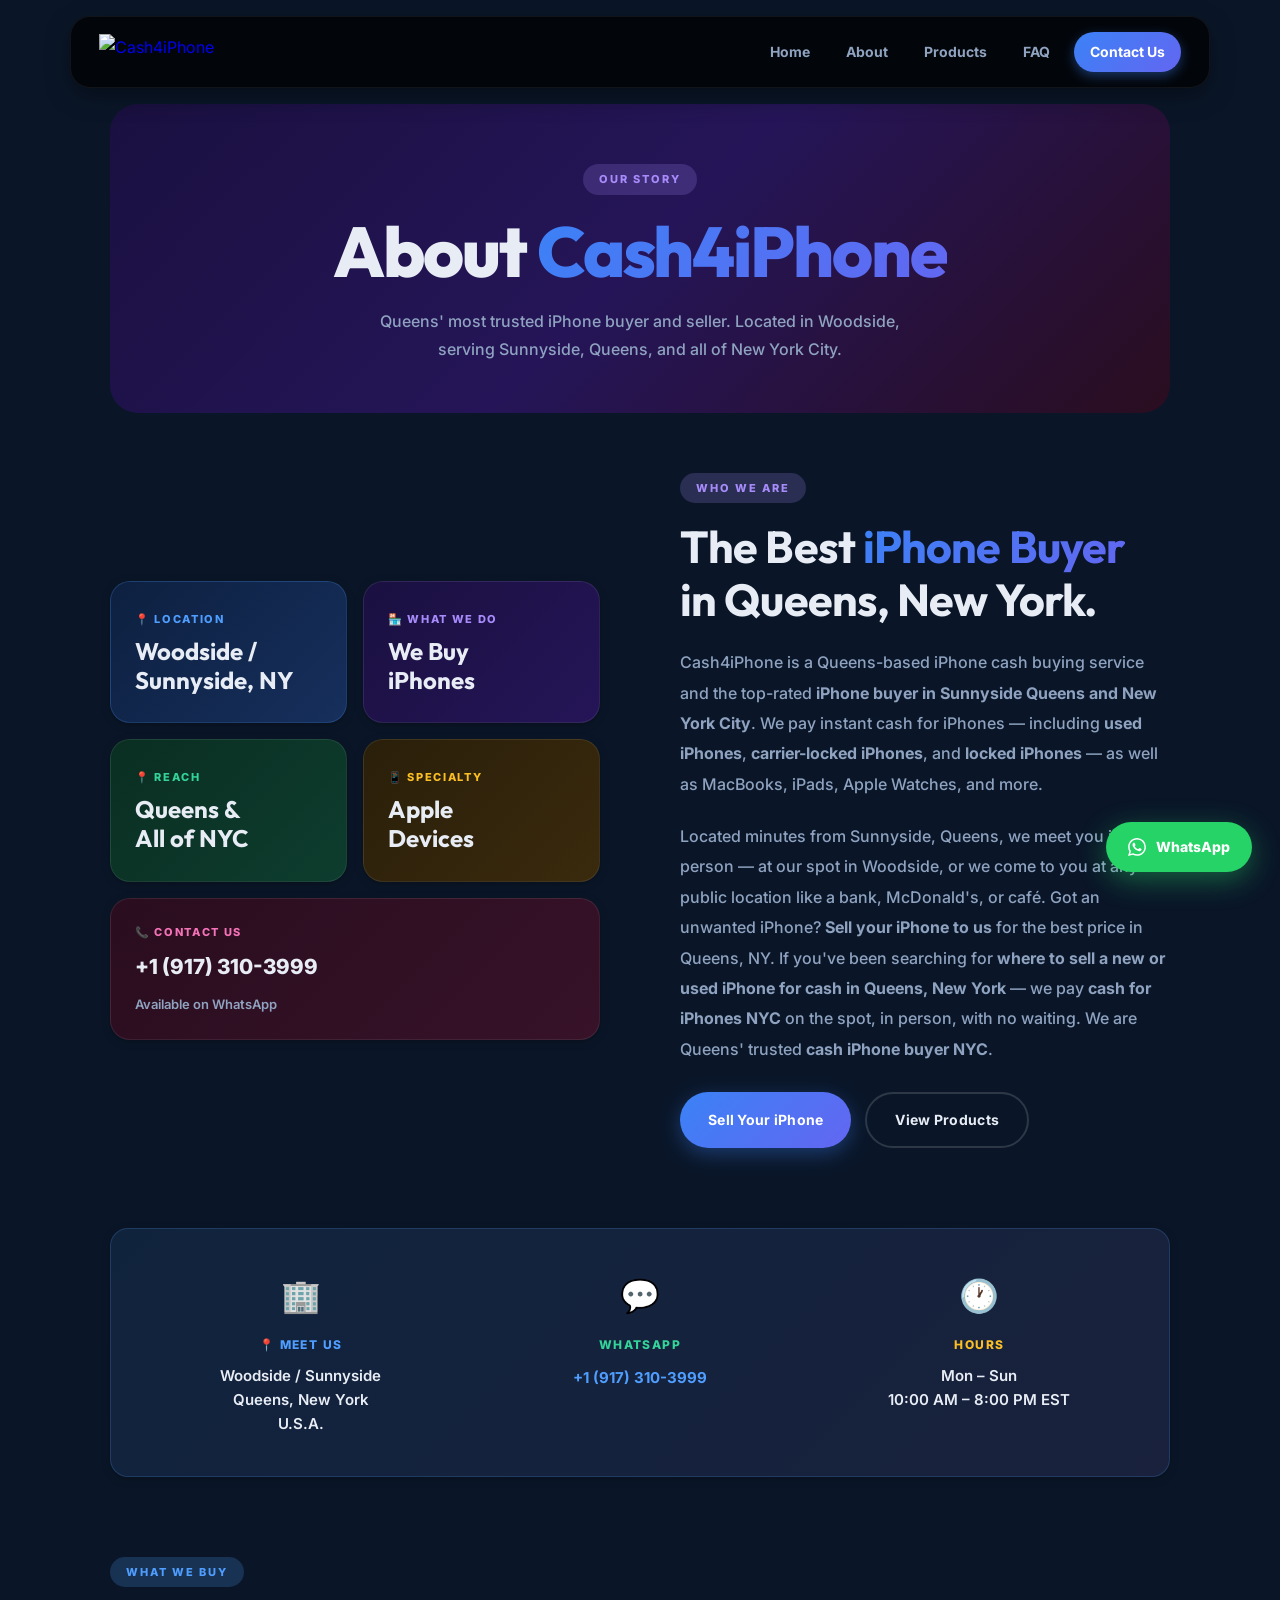
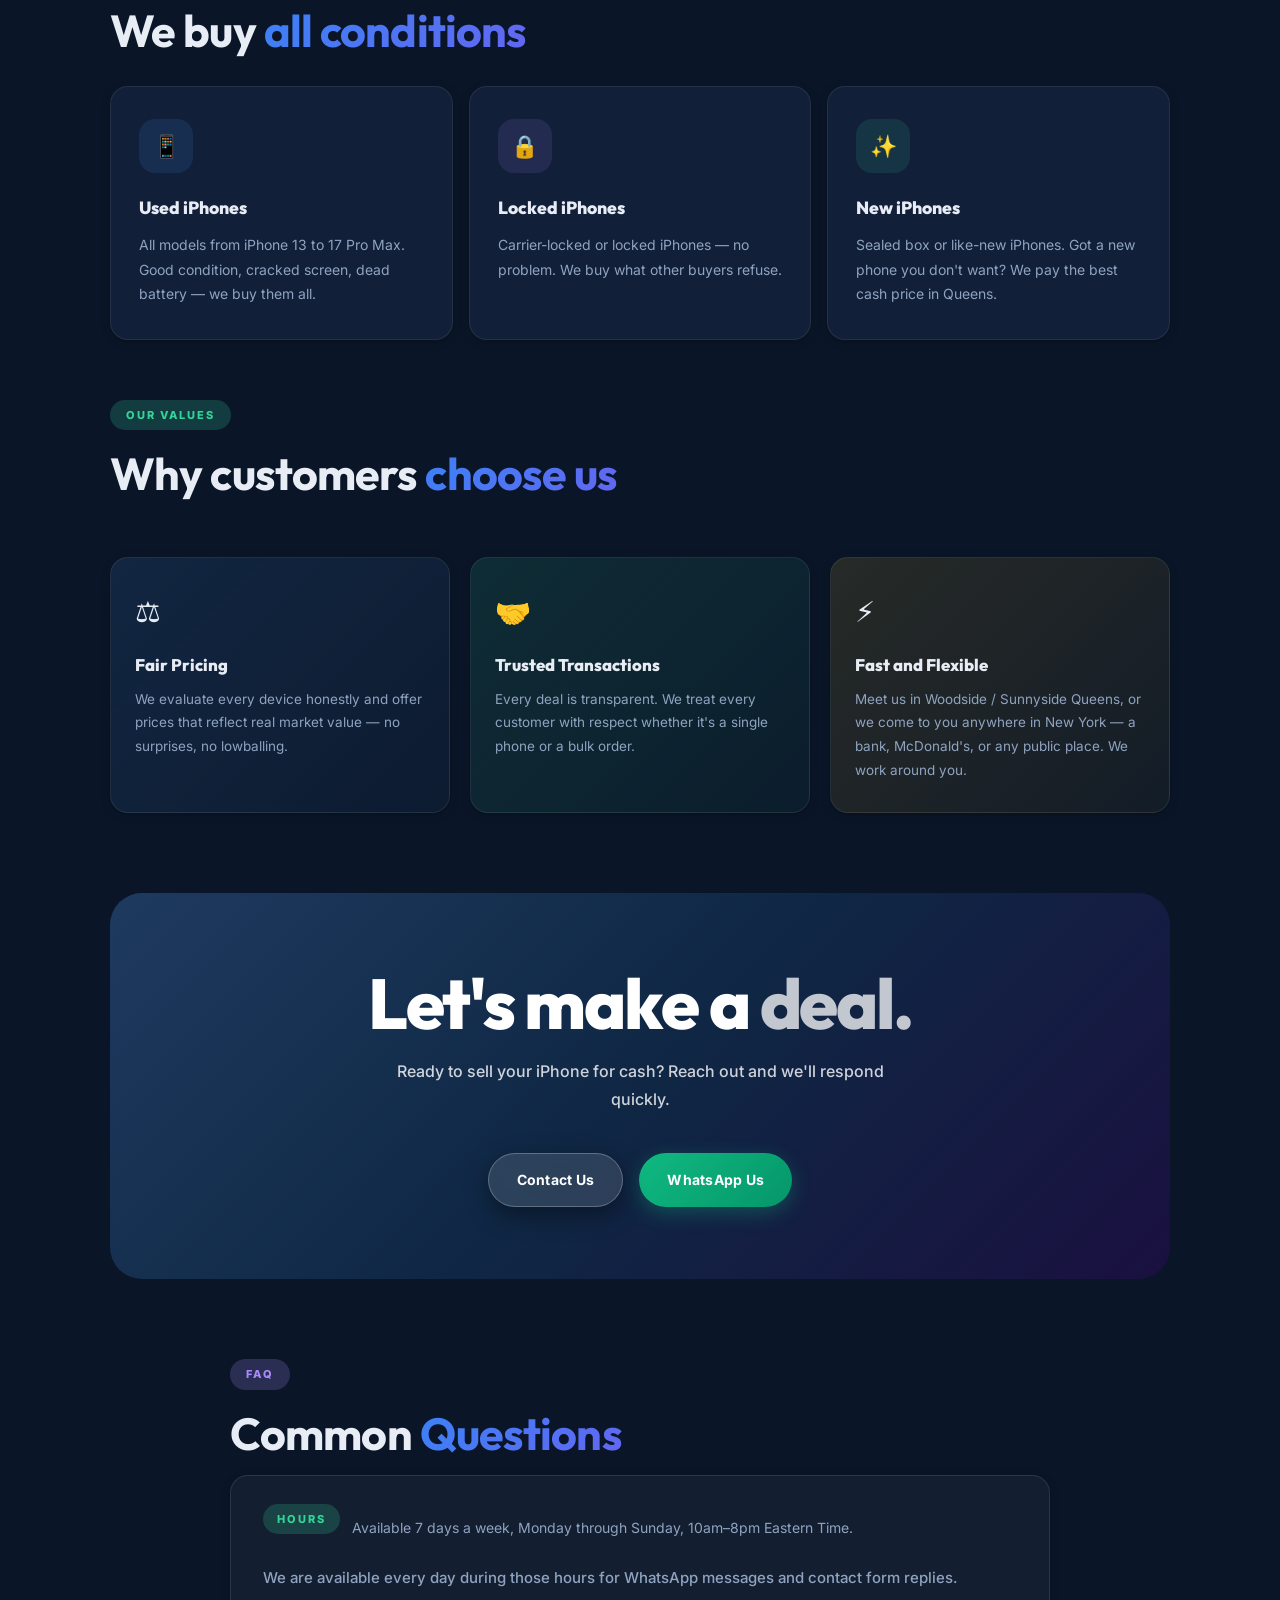
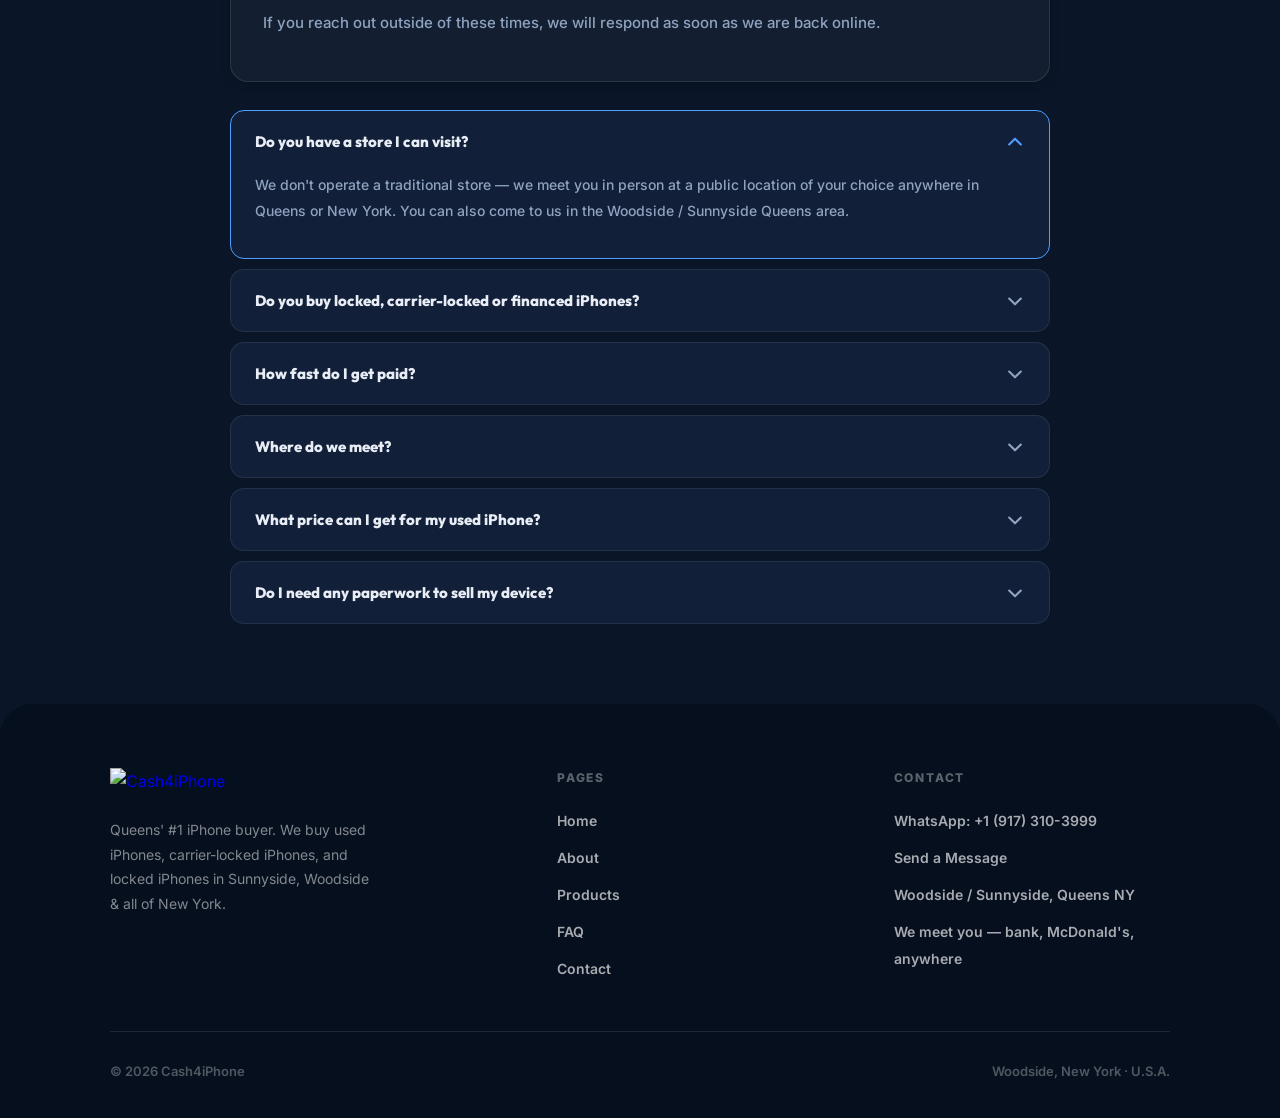
==== commit 2300a11d: "Add files via upload" ====
--- a/about/index.html
+++ b/about/index.html
@@ -29,7 +29,8 @@
 </head>
 <body>
 <header>
-  <a href="/" class="logo"><img src="assets/images/c4i_logo_white.png" alt="Cash4iPhone" class="logo-img"/></a>
+  <a href="/" class="logo">
+    <img src="/assets/images/c4i_logo_white.png" alt="Cash4iPhone" class="logo-img"/></a>
   <nav>
     <a href="/">Home</a><a href="/about/">About</a><a href="/products/">Products</a><a href="#faq">FAQ</a><a href="/contact-us/" class="cta-nav">Contact Us</a>
   </nav>
@@ -236,7 +237,7 @@
 <footer>
   <div class="footer-inner">
     <div class="footer-top">
-      <div class="footer-brand"><a href="/" class="logo"><img src="assets/images/c4i_logo_white.png" alt="Cash4iPhone" class="logo-img"/></a><p>Queens' #1 iPhone buyer. We buy used iPhones, carrier-locked iPhones, and locked iPhones in Sunnyside, Woodside &amp; all of New York.</p></div>
+      <div class="footer-brand"><a href="/" class="logo"><img src="/assets/images/c4i_logo_white.png" alt="Cash4iPhone" class="logo-img"/></a><p>Queens' #1 iPhone buyer. We buy used iPhones, carrier-locked iPhones, and locked iPhones in Sunnyside, Woodside &amp; all of New York.</p></div>
       <div class="footer-col"><h4>Pages</h4><ul><li><a href="/">Home</a></li><li><a href="/about/">About</a></li><li><a href="/products/">Products</a></li><li><a href="#faq">FAQ</a></li><li><a href="/contact-us/">Contact</a></li></ul></div>
       <div class="footer-col"><h4>Contact</h4><ul><li><a href="http://wa.me/19173103999">WhatsApp: +1 (917) 310-3999</a></li><li><a href="/contact-us/">Send a Message</a></li><li><a>Woodside / Sunnyside, Queens NY</a></li><li><a>We meet you — bank, McDonald's, anywhere</a></li></ul></div>
     </div>
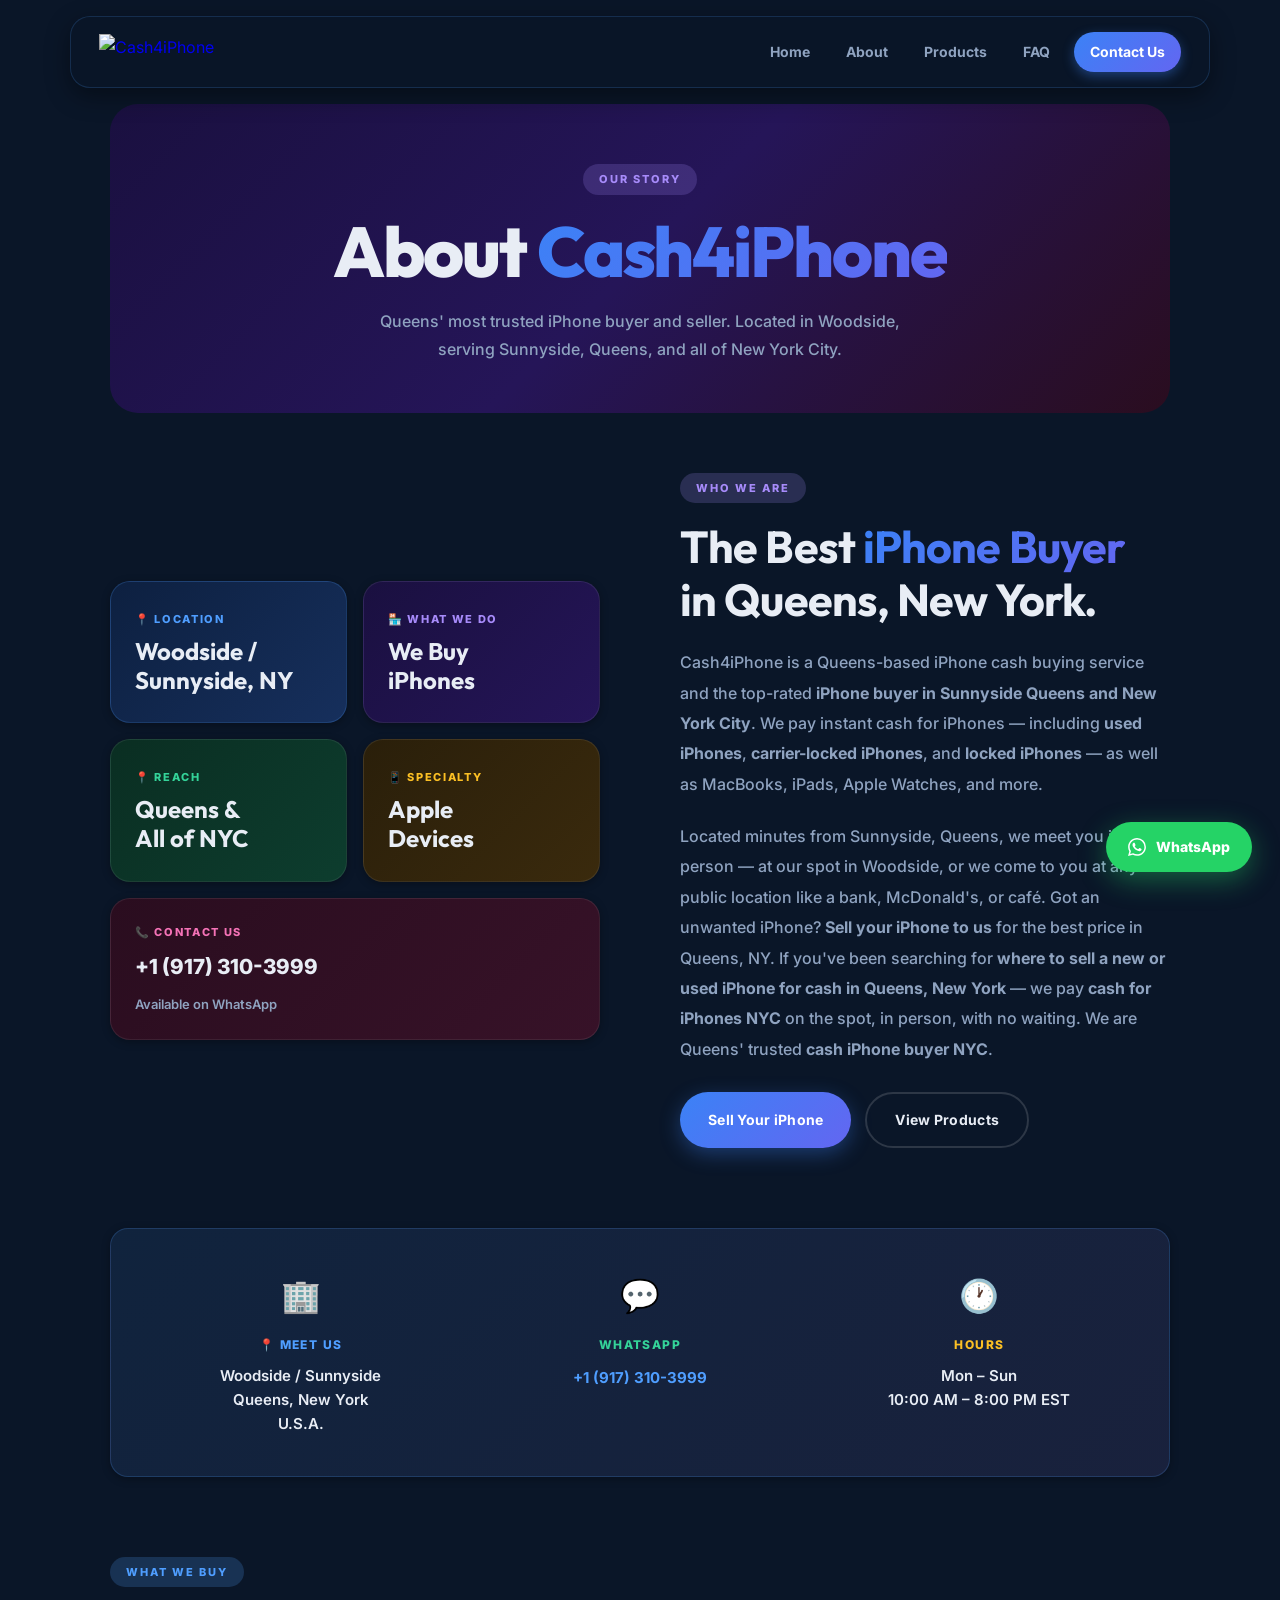
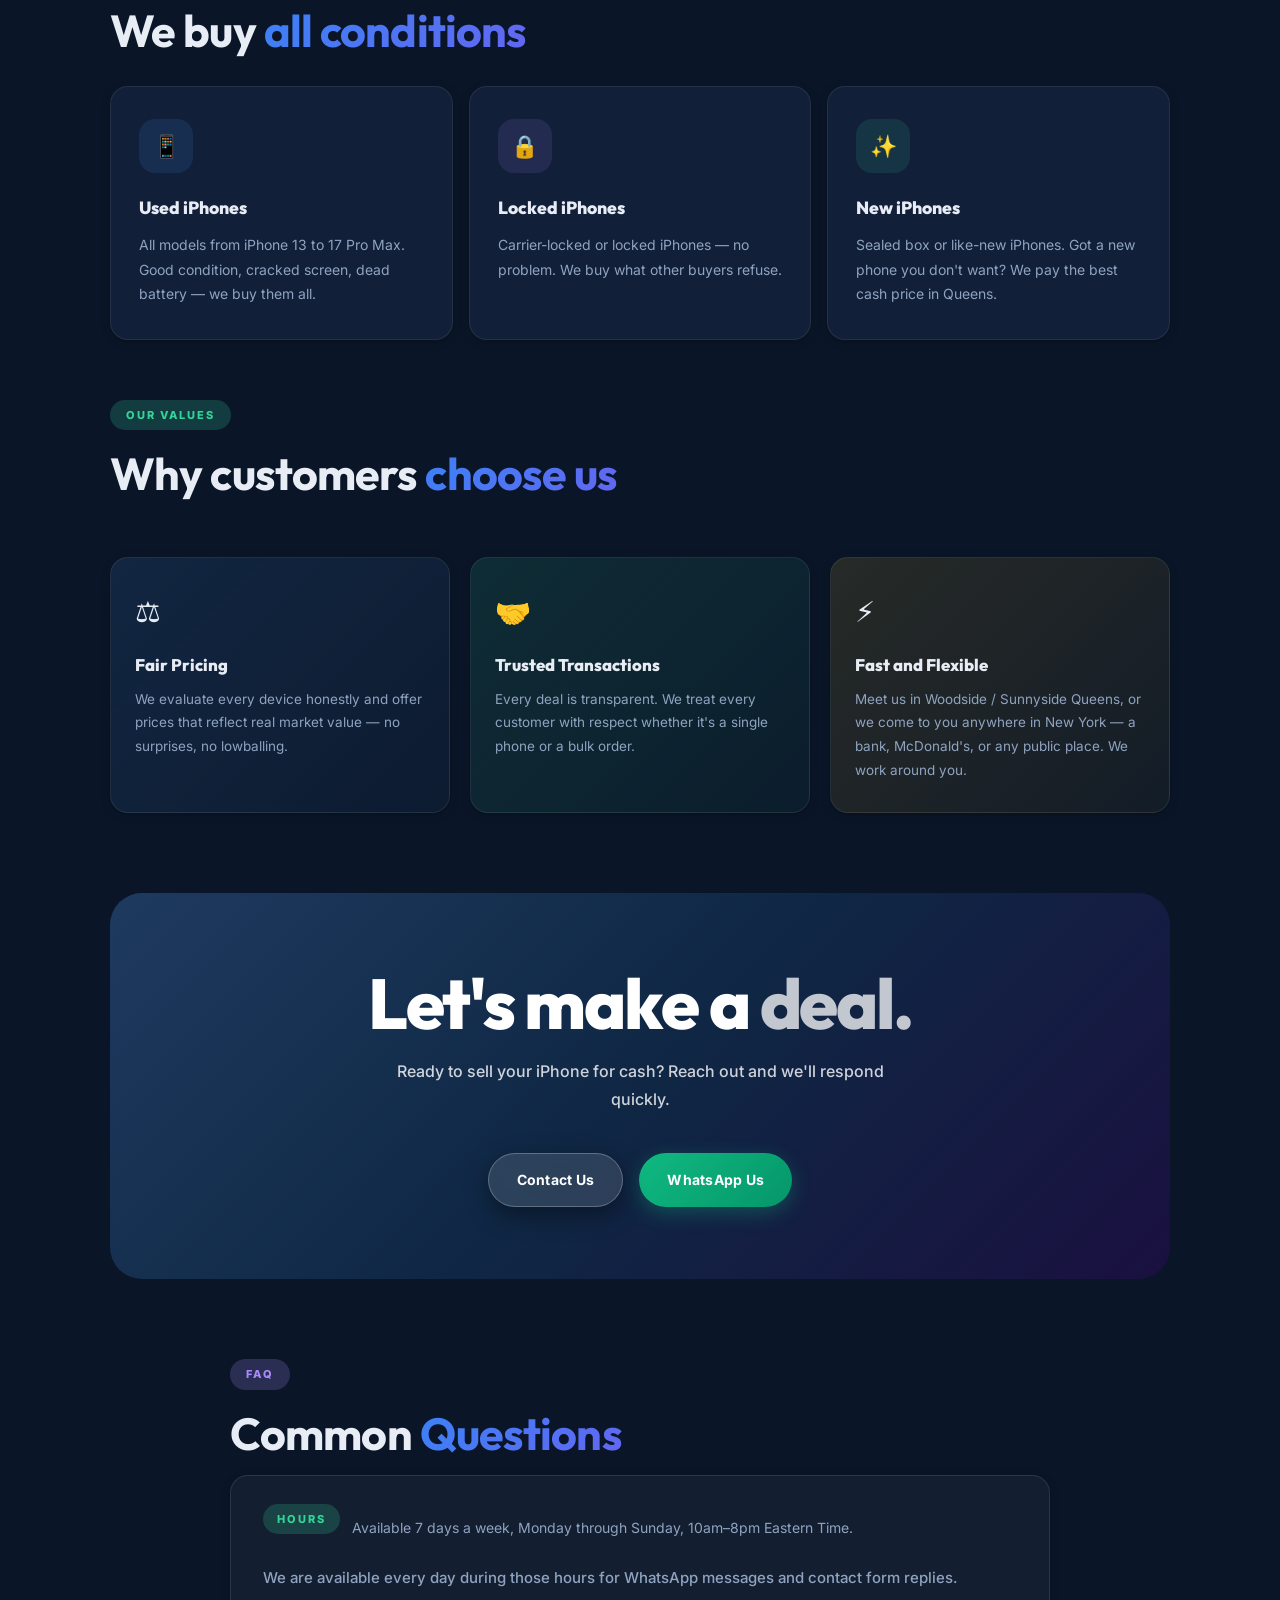
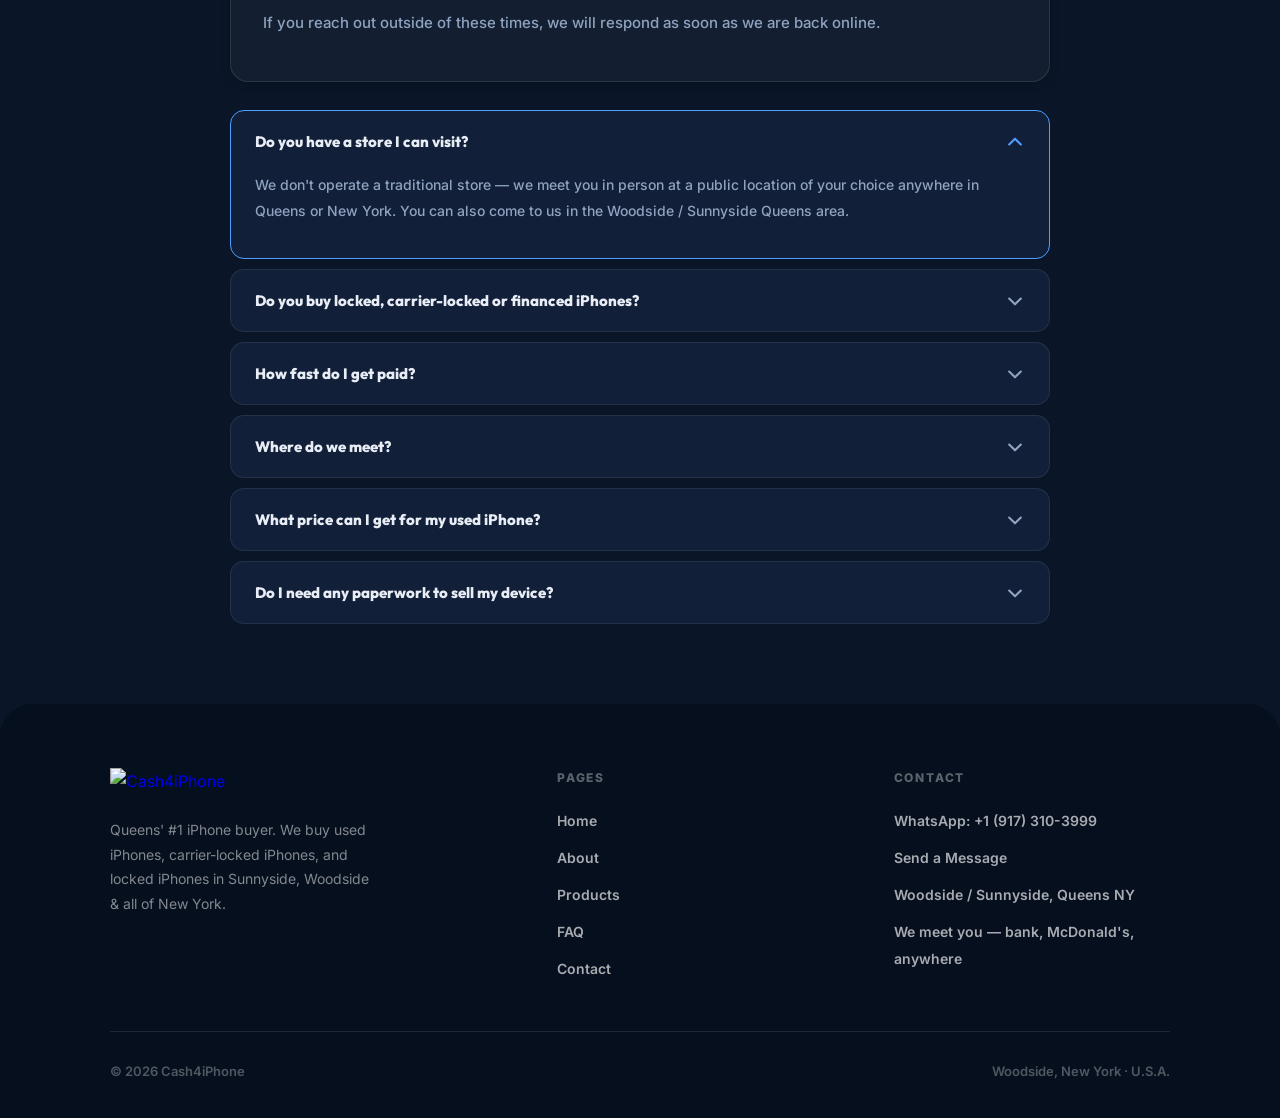
==== commit e9bf88b0: "Add files via upload" ====
--- a/about/index.html
+++ b/about/index.html
@@ -3,9 +3,9 @@
 <head>
   <meta charset="UTF-8"/>
   <meta name="viewport" content="width=device-width,initial-scale=1.0"/>
-  <title>About Cash4iPhone | #1 iPhone Cash Buyer in Queens &amp; NYC</title>
-  <meta name="description" content="About Cash4iPhone — Queens' #1 iPhone cash buyer. We pay instant cash for used, locked &amp; carrier-locked iPhones in Sunnyside, Woodside &amp; all of NYC. Fast, safe, no store needed."/>
-  <meta name="keywords" content="Cash4iPhone, about Cash4iPhone, iPhone cash buyer Queens NY, sell iPhone for cash Sunnyside Queens, used iPhone buyer New York, locked iPhone buyer Queens, carrier locked iPhone buyer NYC, cash for iPhone near me Queens, cash4iphone.net, sell my iPhone fast New York"/>
+  <title>About Cash4iPhone | #1 iPhone Cash Buyer in Queens & NYC</title>
+  <meta name="description" content="Cash4iPhone — Queens trusted iPhone buyer. We pay instant cash for used, locked & carrier-locked iPhones in Sunnyside, Woodside & all of NYC. Fast, safe, in-person."/>
+  <meta name="keywords" content="Cash4iPhone about, cash for iPhone Queens NY, cash4phone Queens, sell iPhone Queens NYC, iPhone buyer Sunnyside Queens, used iPhone buyer New York, locked iPhone buyer Queens, cash for iphone near me Queens"/>
   <link rel="canonical" href="https://cash4iphone.net/about/"/>
   <link rel="stylesheet" href="/style.css"/>
     <!-- Favicon -->
--- a/style.css
+++ b/style.css
@@ -26,7 +26,7 @@
 body{background:var(--bg);color:var(--text);font-family:'Inter',system-ui,sans-serif;font-weight:400;line-height:1.7;overflow-x:hidden;-webkit-font-smoothing:antialiased;}
 
 /* NAVBAR */
-header{position:fixed;top:16px;left:50%;transform:translateX(-50%);width:calc(100% - 48px);max-width:1140px;height:var(--nav-h);z-index:1000;display:flex;align-items:center;justify-content:space-between;padding:0 28px;background:rgba(10,22,40,0.92);backdrop-filter:blur(20px);-webkit-backdrop-filter:blur(20px);border:1px solid rgba(79,158,255,0.15);border-radius:20px;box-shadow:var(--shadow-md);transition:box-shadow 0.3s;}
+header{position:fixed;top:16px;left:50%;transform:translateX(-50%);width:calc(100% - 48px);max-width:1140px;height:var(--nav-h);z-index:1000;display:flex;align-items:center;justify-content:space-between;padding:0 28px;background:rgba(10,22,40,0.92);backdrop-filter:blur(20px);-webkit-backdrop-filter:blur(20px);border:1px solid rgba(79,158,255,0.15);border-radius:20px;box-shadow:var(--shadow-md);transition:background 0.5s ease,border-color 0.5s ease,box-shadow 0.3s ease;}
 header.scrolled{box-shadow:0 8px 32px rgba(0,0,0,0.6);border-color:rgba(79,158,255,0.25);}
 .logo{display:flex;align-items:center;gap:12px;text-decoration:none;}
 .logo-mark{width:40px;height:40px;border-radius:12px;background:var(--grad-blue);display:flex;align-items:center;justify-content:center;font-size:14px;font-weight:900;color:#fff;box-shadow:0 4px 12px rgba(59,130,246,0.35);}
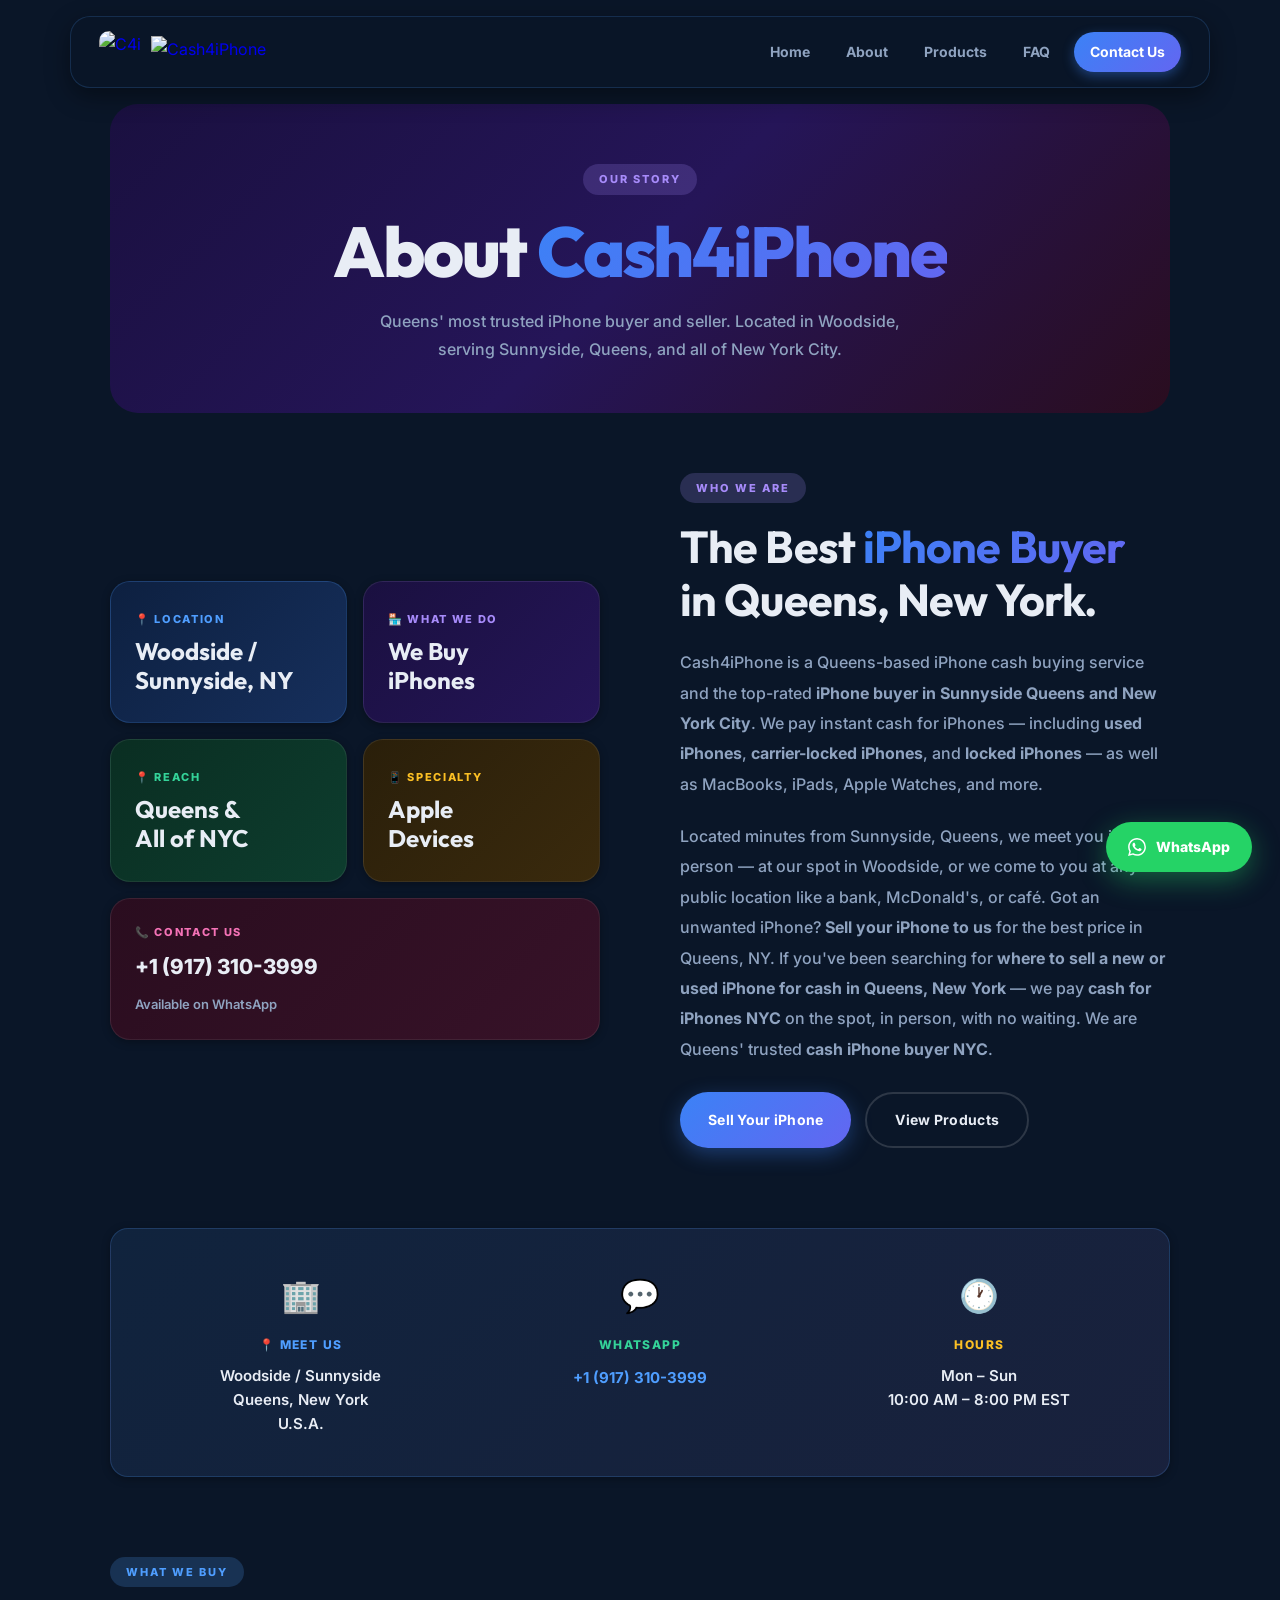
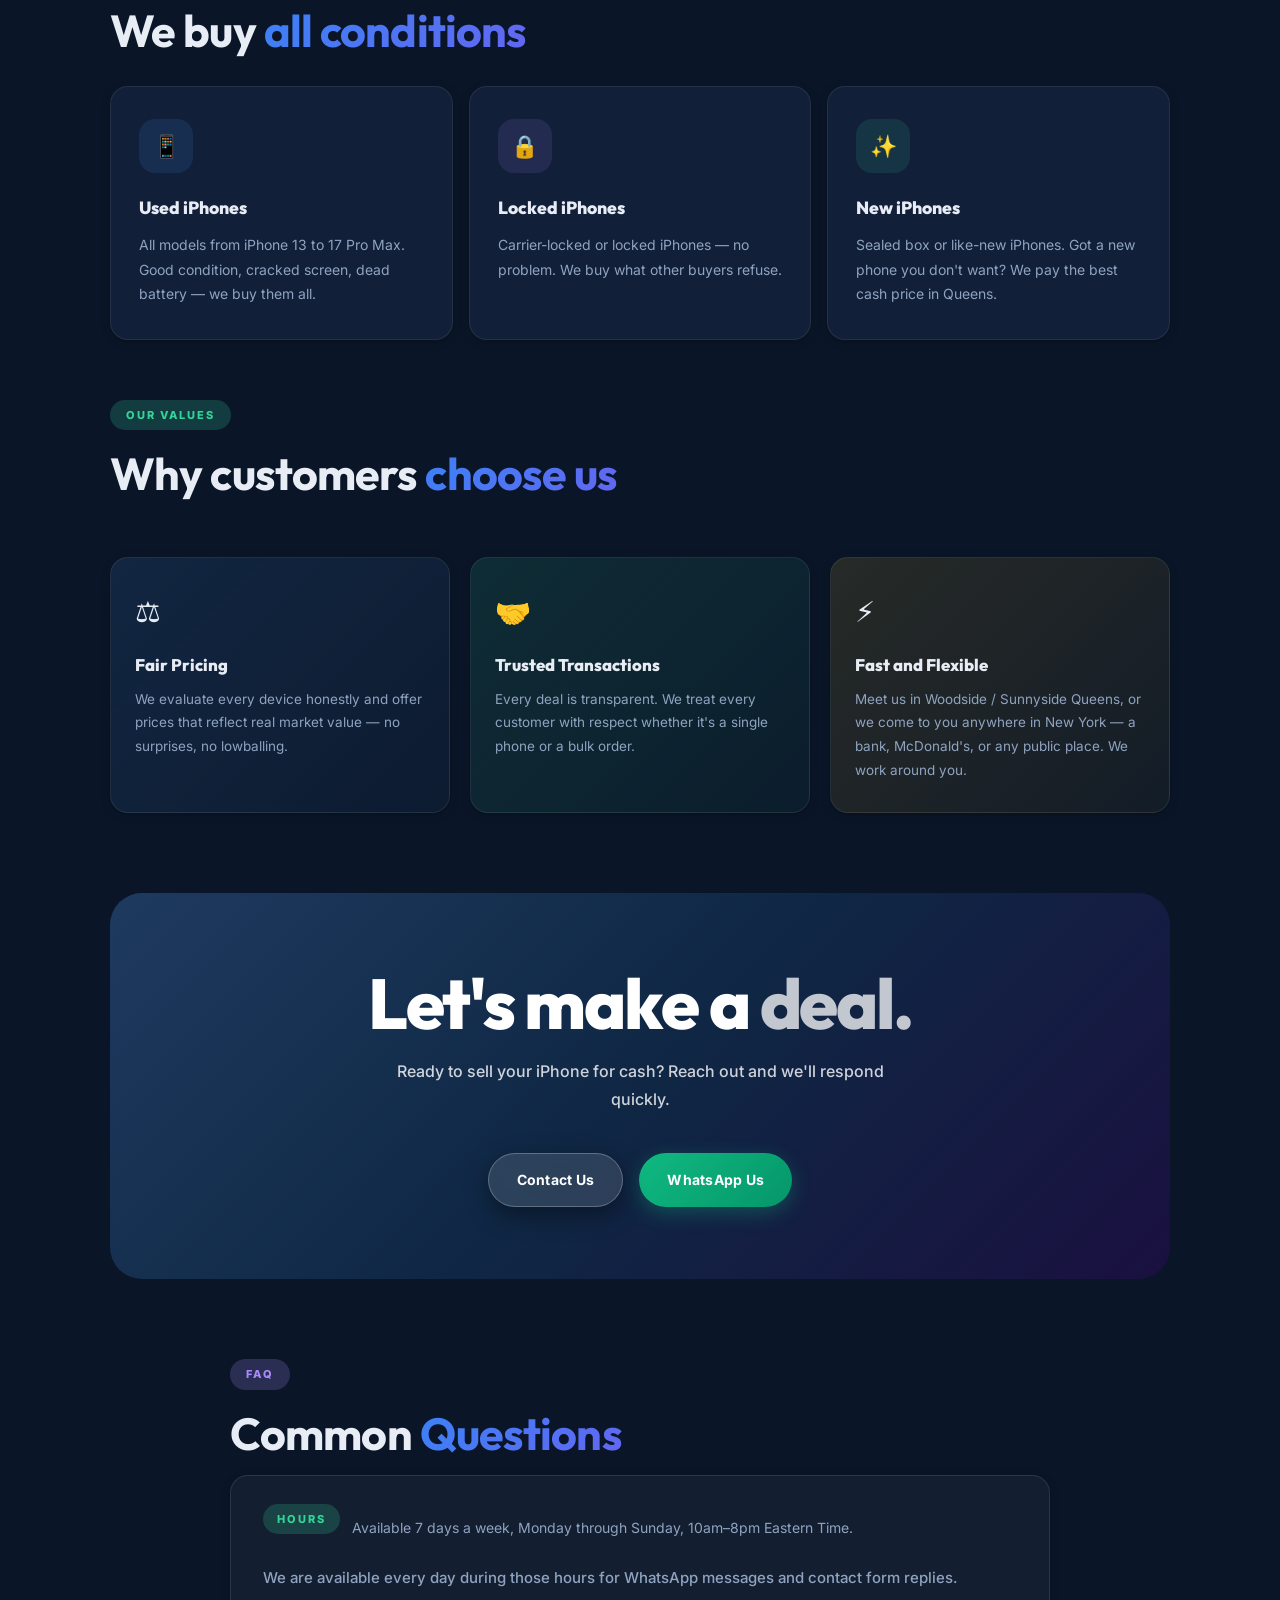
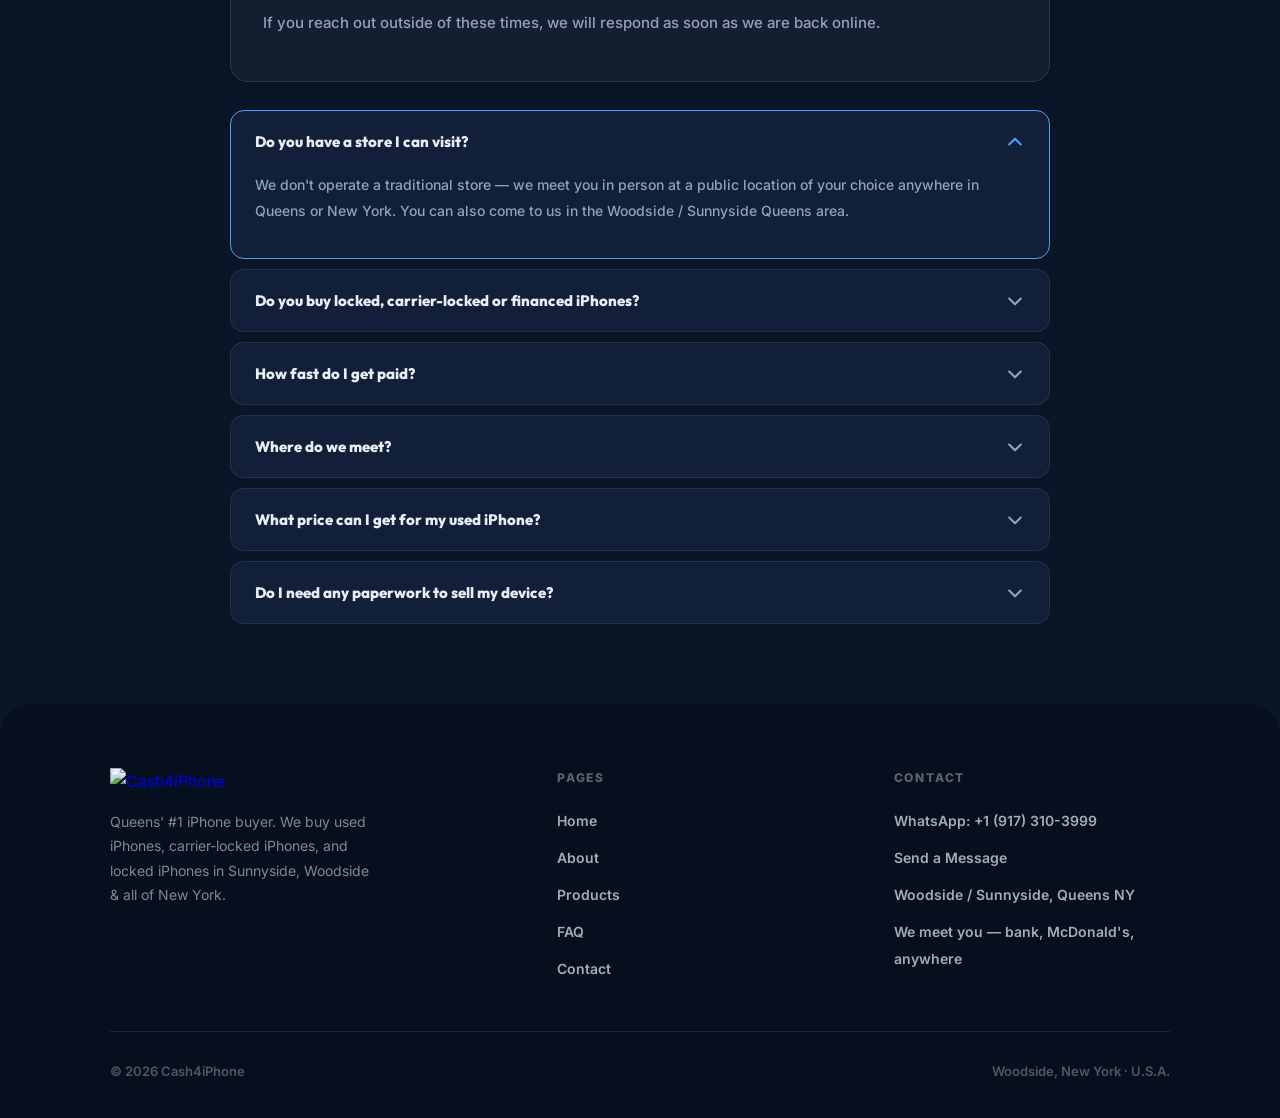
==== commit 542ba29f: "Add files via upload" ====
--- a/about/index.html
+++ b/about/index.html
@@ -17,20 +17,33 @@
   <meta name="msapplication-TileColor" content="#0a1628"/>
   <meta name="theme-color" content="#000000"/>
   <style>
-    .logo-img {
-      height: 36px;
+    /* ── Navbar logo ── */
+    .logo { display: flex; align-items: center; gap: 10px; text-decoration: none; }
+    .logo-icon {
+      height: 42px;
+      width: 42px;
+      border-radius: 10px;
+      object-fit: contain;
+      flex-shrink: 0;
+    }
+    .logo-wordmark {
+      height: 32px;
       width: auto;
+      object-fit: contain;
       display: block;
-      object-fit: contain;
     }
-    header .logo, footer .logo { gap: 0; }
-    @media (max-width: 768px) { .logo-img { height: 28px; } }
+    @media (max-width: 768px) {
+      .logo-icon    { height: 34px; width: 34px; }
+      .logo-wordmark { height: 24px; }
+    } }
   </style>
 </head>
 <body>
 <header>
   <a href="/" class="logo">
-    <img src="/assets/images/c4i_logo_white.png" alt="Cash4iPhone" class="logo-img"/></a>
+    <img src="/assets/images/c4isquarelogo.png" alt="C4i" class="logo-icon"/>
+    <img src="/assets/images/c4i_logo_white.png" alt="Cash4iPhone" class="logo-wordmark"/>
+  </a>
   <nav>
     <a href="/">Home</a><a href="/about/">About</a><a href="/products/">Products</a><a href="#faq">FAQ</a><a href="/contact-us/" class="cta-nav">Contact Us</a>
   </nav>
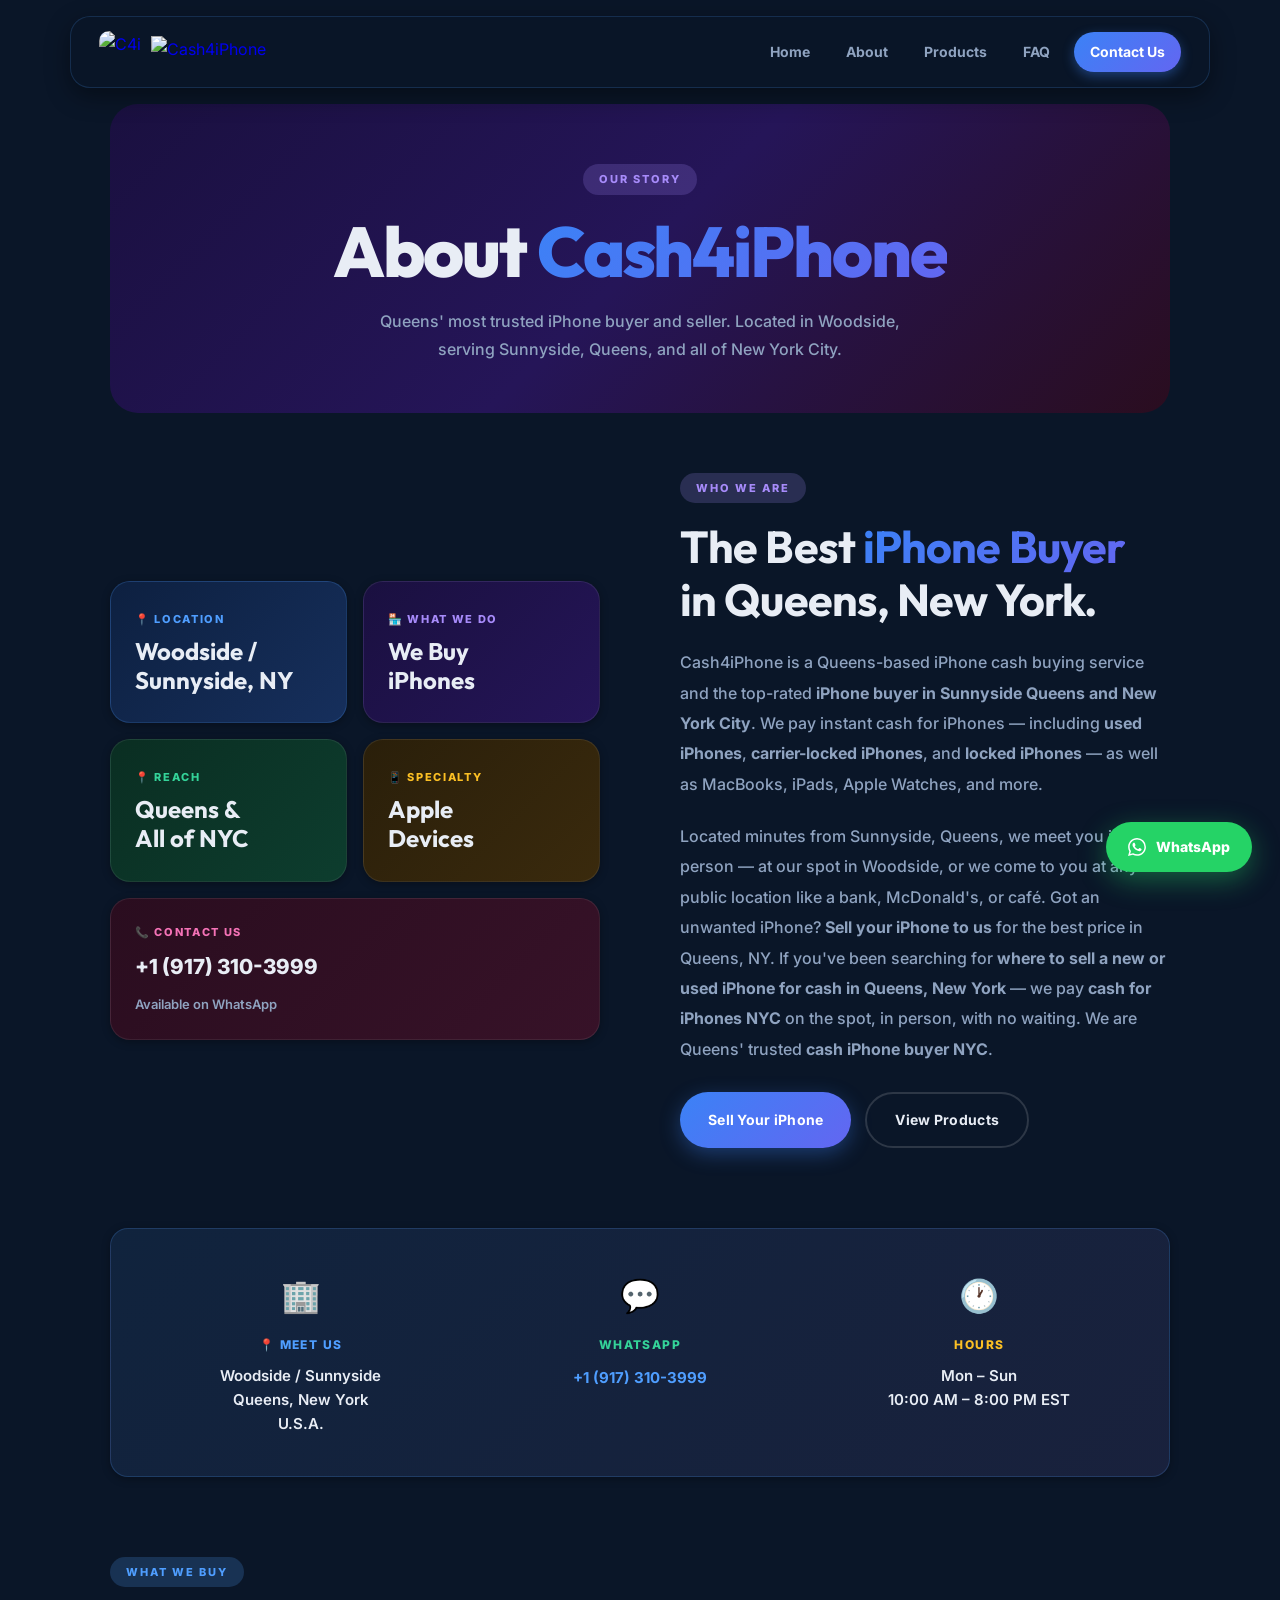
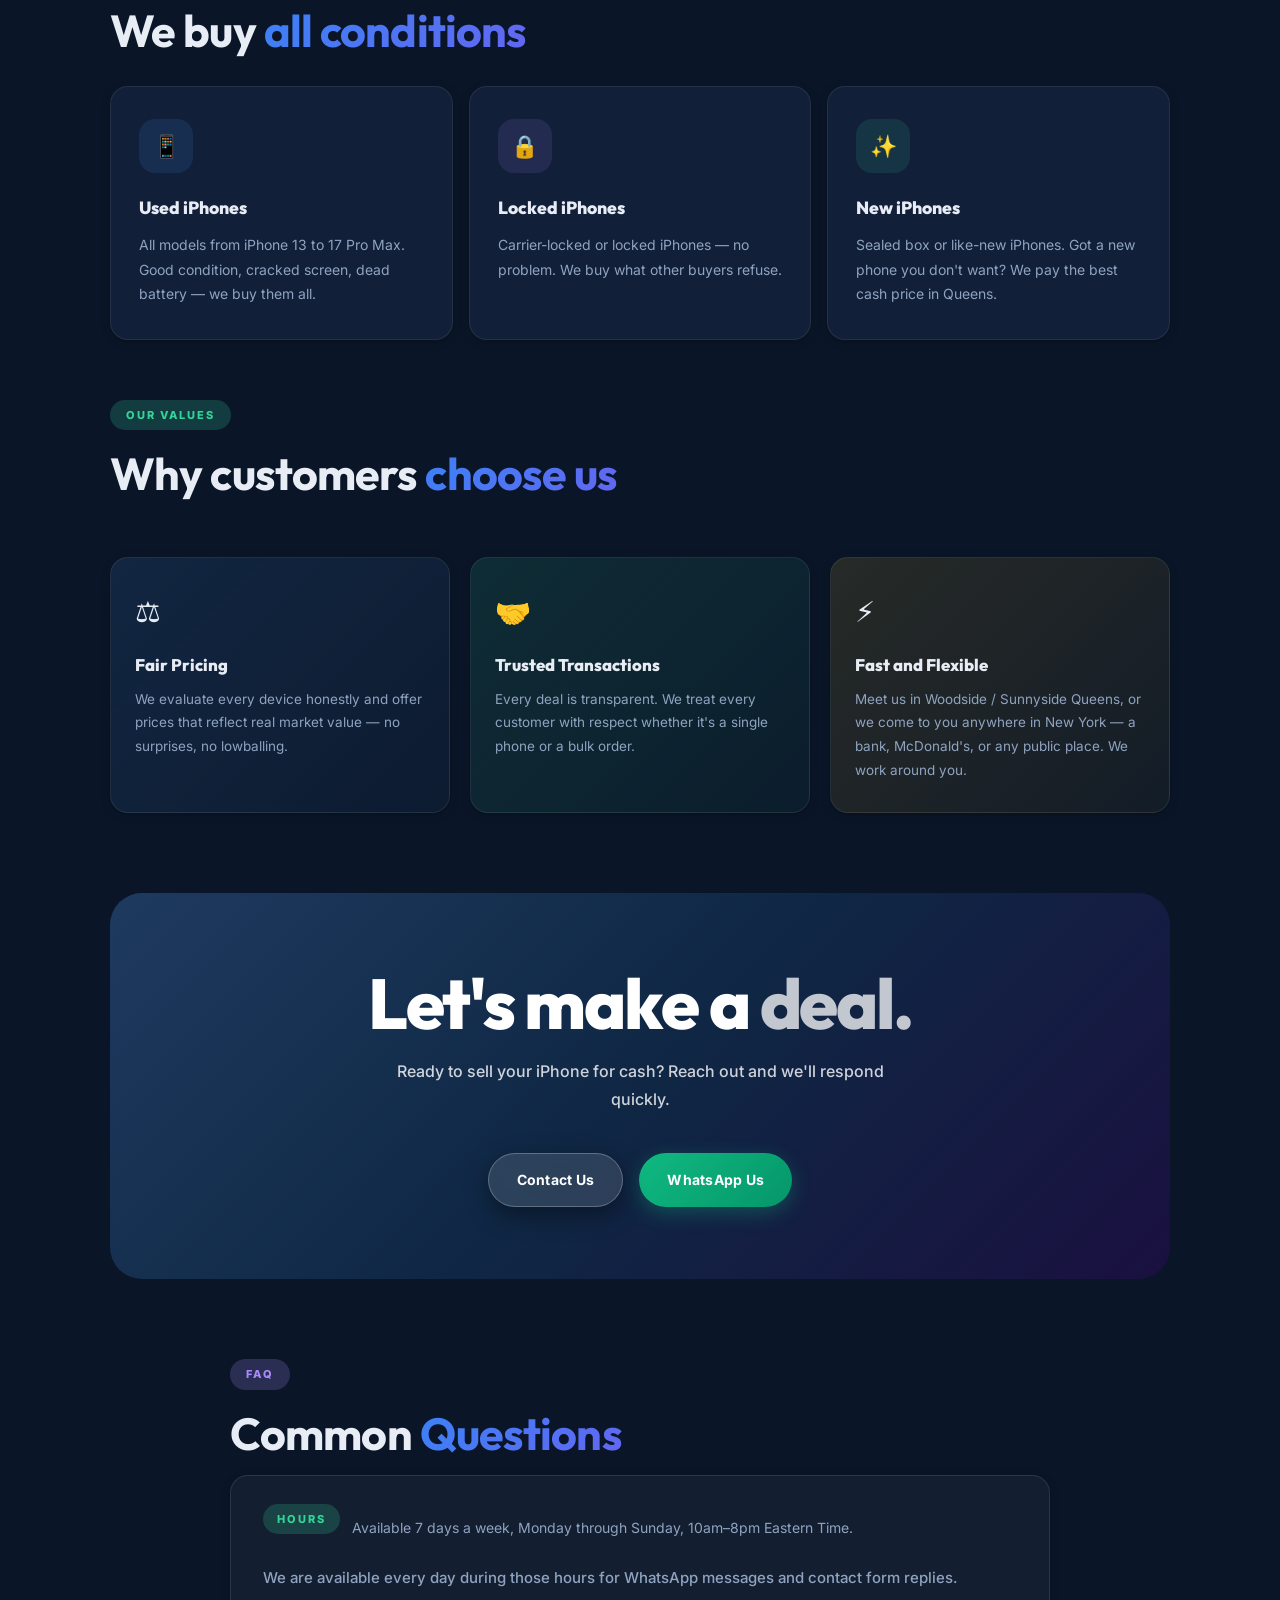
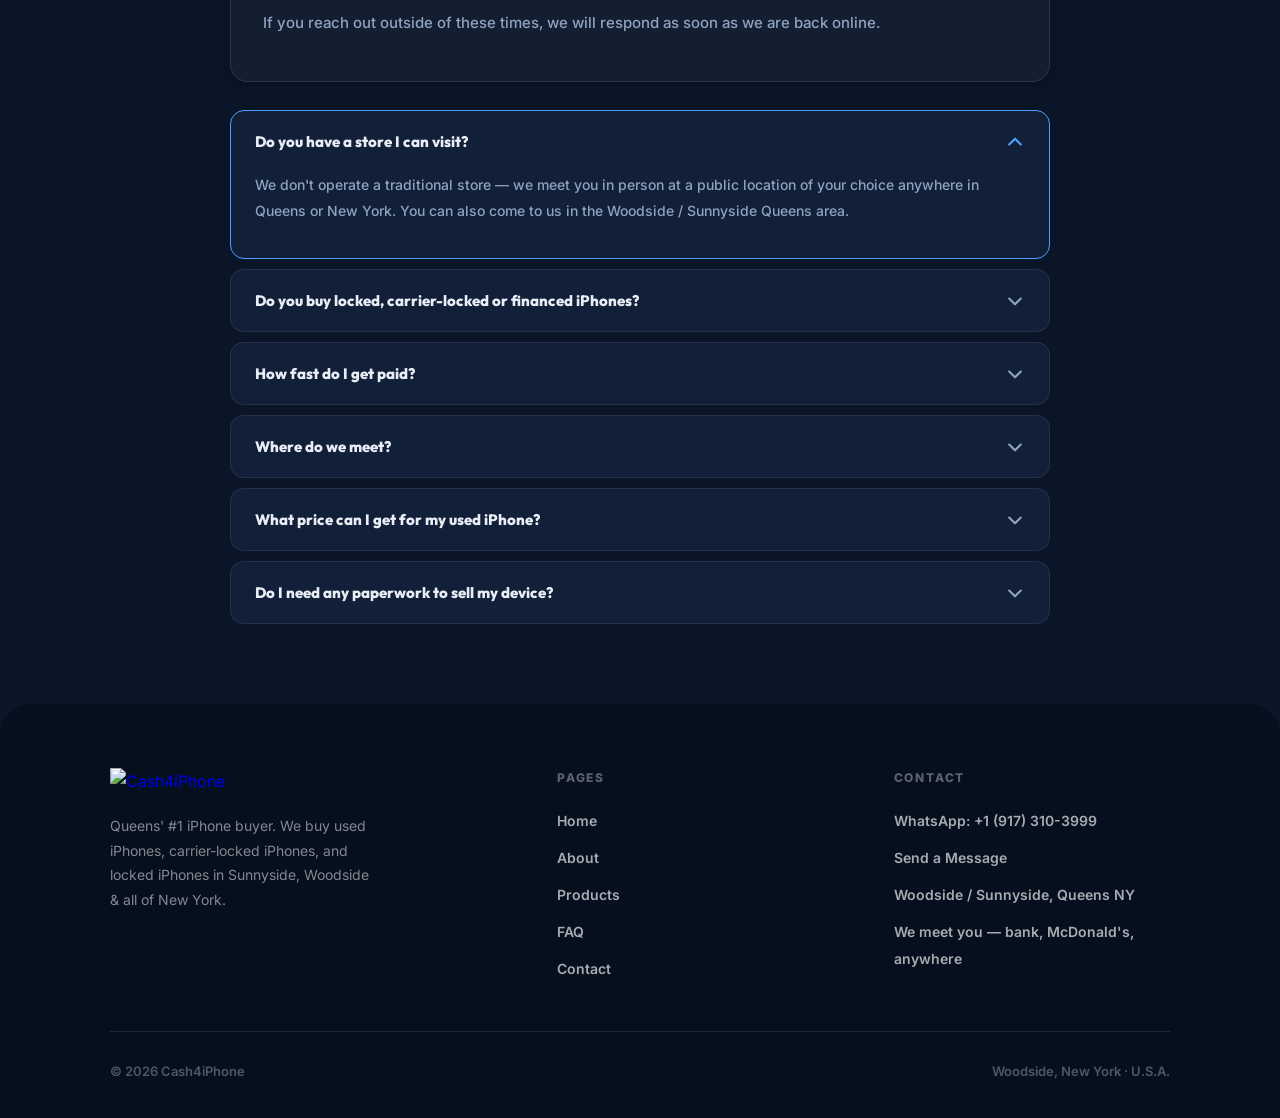
==== commit 34665884: "Add files via upload" ====
--- a/about/index.html
+++ b/about/index.html
@@ -32,9 +32,12 @@
       object-fit: contain;
       display: block;
     }
+    /* Footer logo — constrain the wordmark-only img in footer */
+    .logo-img { height: 32px; width: auto; object-fit: contain; display: block; }
     @media (max-width: 768px) {
       .logo-icon    { height: 34px; width: 34px; }
       .logo-wordmark { height: 24px; }
+      .logo-img { height: 26px; }
     } }
   </style>
 </head>
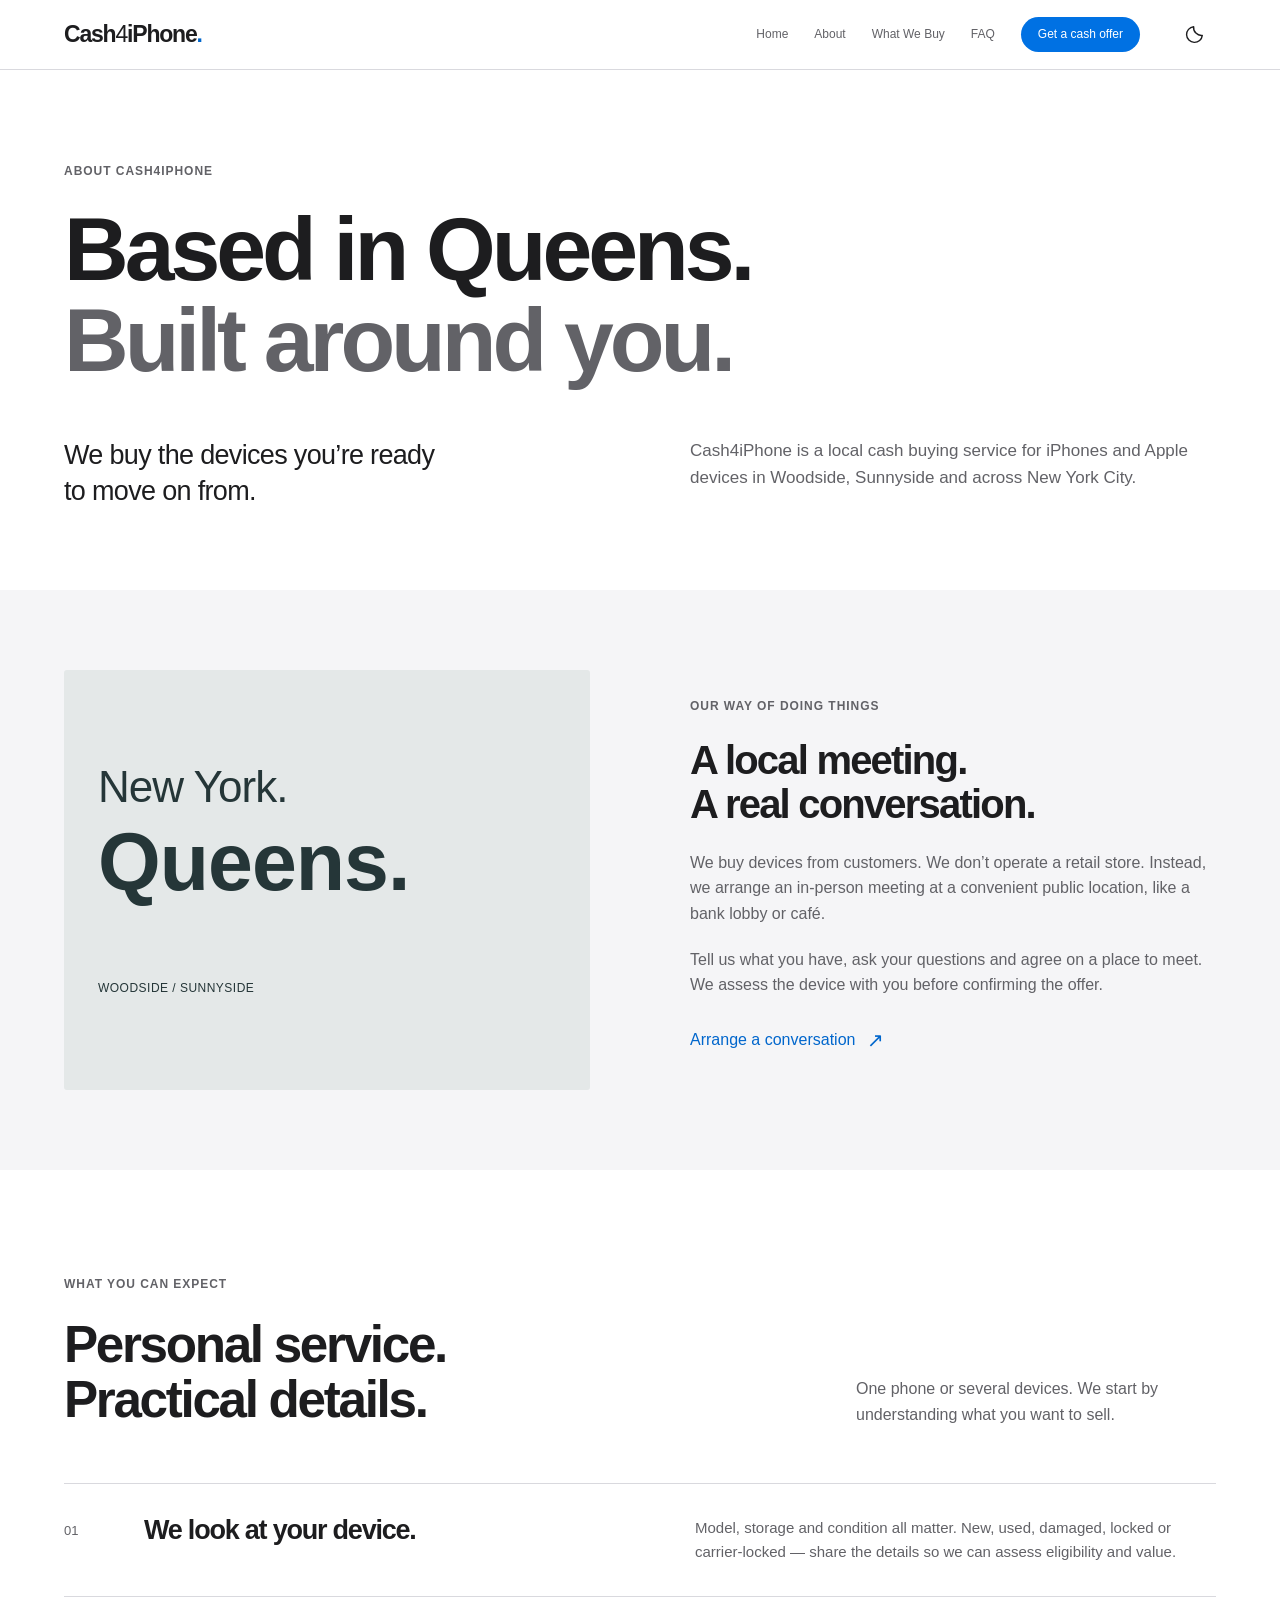
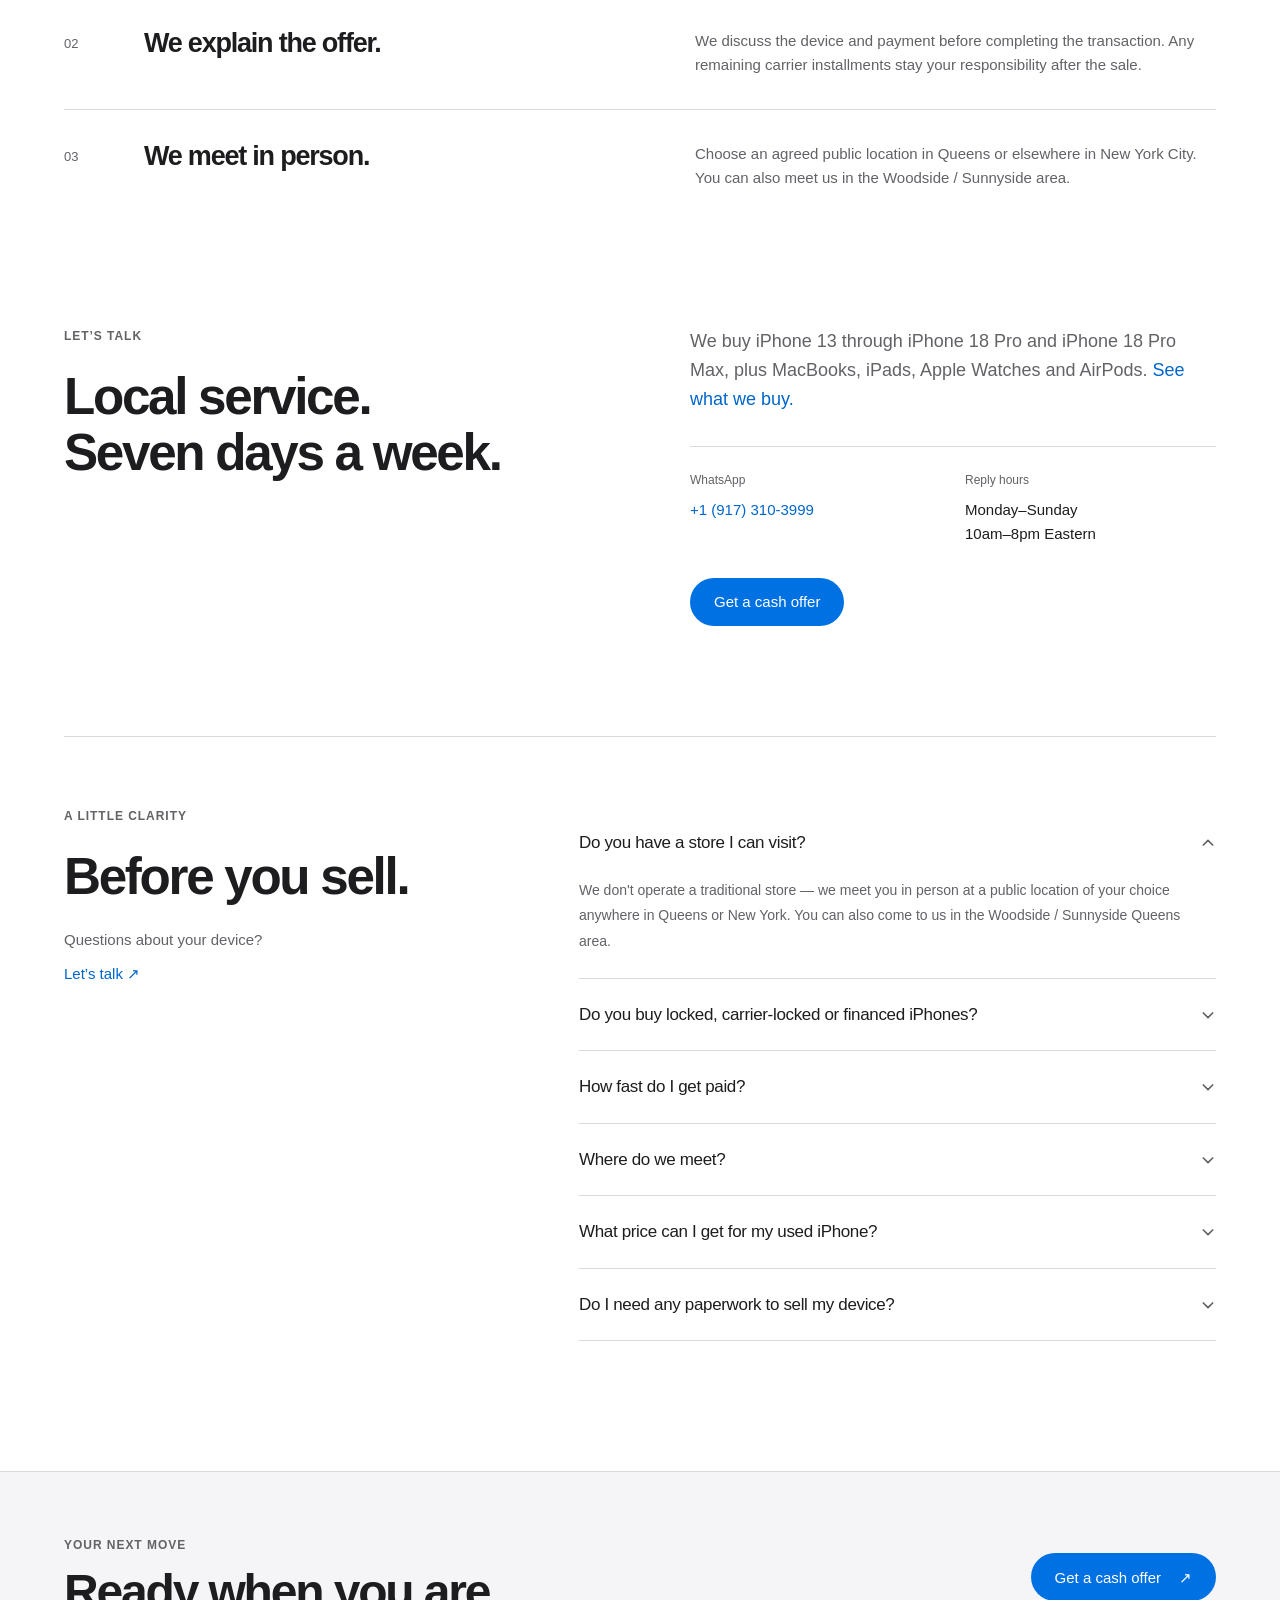
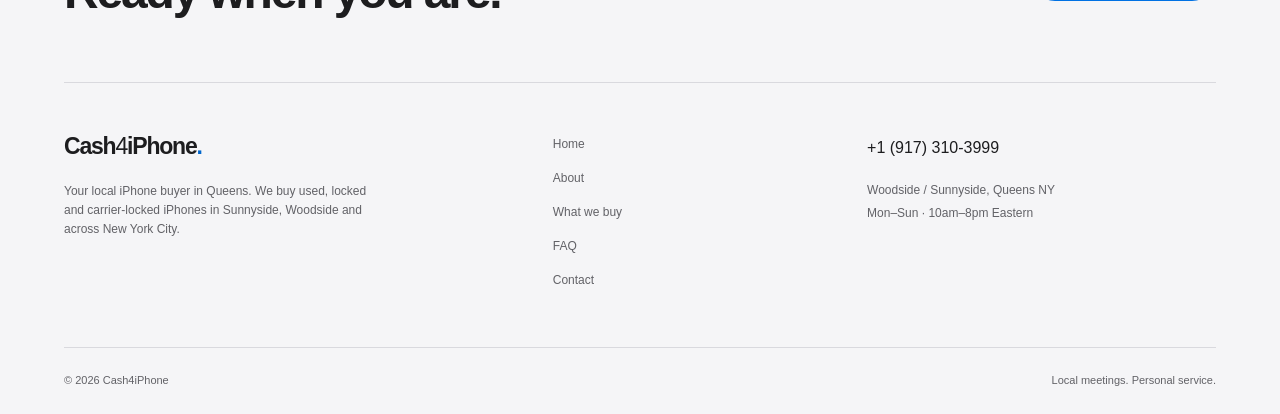
==== commit b94a88b3: "Add files via upload" ====
--- a/about/index.html
+++ b/about/index.html
@@ -3,10 +3,11 @@
 <head>
   <meta charset="UTF-8"/>
   <meta name="viewport" content="width=device-width,initial-scale=1.0"/>
-  <title>About Cash4iPhone | #1 iPhone Cash Buyer in Queens & NYC</title>
+  <title>About Cash4iPhone | iPhone Cash Buyer in Queens & NYC</title>
   <meta name="description" content="Cash4iPhone — Queens trusted iPhone buyer. We pay instant cash for used, locked & carrier-locked iPhones in Sunnyside, Woodside & all of NYC. Fast, safe, in-person."/>
   <meta name="keywords" content="Cash4iPhone about, cash for iPhone Queens NY, cash4phone Queens, sell iPhone Queens NYC, iPhone buyer Sunnyside Queens, used iPhone buyer New York, locked iPhone buyer Queens, cash for iphone near me Queens"/>
   <link rel="canonical" href="https://cash4iphone.net/about/"/>
+  <script src="/theme.js"></script>
   <link rel="stylesheet" href="/style.css"/>
     <!-- Favicon -->
   <link rel="icon" href="/favicon.ico" sizes="48x48"/>
@@ -16,189 +17,34 @@
   <link rel="manifest" href="/site.webmanifest"/>
   <meta name="msapplication-TileColor" content="#0a1628"/>
   <meta name="theme-color" content="#000000"/>
-  <style>
-    /* ── Navbar logo ── */
-    .logo { display: flex; align-items: center; gap: 10px; text-decoration: none; }
-    .logo-icon {
-      height: 42px;
-      width: 42px;
-      border-radius: 10px;
-      object-fit: contain;
-      flex-shrink: 0;
-    }
-    .logo-wordmark {
-      height: 32px;
-      width: auto;
-      object-fit: contain;
-      display: block;
-    }
-    /* Footer logo — constrain the wordmark-only img in footer */
-    .logo-img { height: 32px; width: auto; object-fit: contain; display: block; }
-    @media (max-width: 768px) {
-      .logo-icon    { height: 34px; width: 34px; }
-      .logo-wordmark { height: 24px; }
-      .logo-img { height: 26px; }
-    } }
-  </style>
+
+<noscript><style>.hamburger{display:none!important}.mobile-menu{display:flex!important;position:static!important;flex-wrap:wrap}header nav{display:none!important}</style></noscript>
 </head>
-<body>
+<body class="about-page">
+<a class="skip-link" href="#main">Skip to content</a>
 <header>
-  <a href="/" class="logo">
-    <img src="/assets/images/c4isquarelogo.png" alt="C4i" class="logo-icon"/>
-    <img src="/assets/images/c4i_logo_white.png" alt="Cash4iPhone" class="logo-wordmark"/>
-  </a>
-  <nav>
-    <a href="/">Home</a><a href="/about/">About</a><a href="/products/">Products</a><a href="#faq">FAQ</a><a href="/contact-us/" class="cta-nav">Contact Us</a>
+  <a href="/" class="logo" aria-label="Cash4iPhone home"><span class="brand-name">Cash<span>4</span>iPhone<span class="brand-period">.</span></span></a>
+  <nav aria-label="Main navigation">
+    <a href="/">Home</a><a href="/about/">About</a><a href="/products/">What We Buy</a><a href="#faq">FAQ</a><a href="/contact-us/" class="cta-nav">Get a cash offer</a>
   </nav>
-  <button class="hamburger" aria-label="Menu"><span></span><span></span><span></span></button>
+  <div class="header-tools"><button type="button" class="theme-toggle" aria-label="Switch to dark mode" aria-pressed="false"><svg class="theme-moon" viewBox="0 0 24 24" fill="none" stroke="currentColor" stroke-width="1.6" stroke-linecap="round" stroke-linejoin="round" aria-hidden="true"><path d="M20.9 13A9 9 0 0 1 11 3.1 9 9 0 1 0 20.9 13Z"/></svg><svg class="theme-sun" viewBox="0 0 24 24" fill="none" stroke="currentColor" stroke-width="1.6" stroke-linecap="round" aria-hidden="true"><circle cx="12" cy="12" r="4"/><path d="M12 2v2m0 16v2M2 12h2m16 0h2M4.93 4.93l1.42 1.42m11.3 11.3 1.42 1.42m0-14.14-1.42 1.42M6.35 17.65l-1.42 1.42"/></svg></button><button class="hamburger" aria-label="Open menu" aria-expanded="false" aria-controls="mobile-menu"><span></span><span></span><span></span></button></div>
 </header>
-<div class="mobile-menu">
-  <a href="/">Home</a><a href="/about/">About</a><a href="/products/">Products</a><a href="#faq">FAQ</a><a href="/contact-us/" class="cta-nav">Contact Us</a>
+<div class="mobile-menu" id="mobile-menu">
+  <a href="/">Home</a><a href="/about/">About</a><a href="/products/">What We Buy</a><a href="#faq">FAQ</a><a href="/contact-us/" class="cta-nav">Get a cash offer</a>
 </div>
 
-<main>
-  <section class="section-inner">
-    <div class="page-hero purple-hero reveal">
-      <div class="section-label label-purple" style="justify-content:center;">Our Story</div>
-      <h1 class="display-title reveal reveal-delay-1">About <em>Cash4iPhone</em></h1>
-      <p class="section-subtitle reveal reveal-delay-2" style="margin:18px auto 0;text-align:center;">Queens' most trusted iPhone buyer and seller. Located in Woodside, serving Sunnyside, Queens, and all of New York City.</p>
-    </div>
-  </section>
-
-  <section style="padding:0 0 80px;">
-    <div class="section-inner">
-      <div class="about-page-grid">
-        <div class="about-img-mosaic reveal">
-          <div class="card about-mini-card blue-bg" style="background:linear-gradient(135deg,#0d2040,#162f5c);">
-            <div class="about-mini-label" style="color:var(--blue);">📍 Location</div>
-            <div class="about-mini-value">Woodside /<br>Sunnyside, NY</div>
-          </div>
-          <div class="card about-mini-card" style="background:linear-gradient(135deg,#1a1040,#251558);">
-            <div class="about-mini-label" style="color:var(--purple);">🏪 What We Do</div>
-            <div class="about-mini-value">We Buy<br>iPhones</div>
-          </div>
-          <div class="card about-mini-card" style="background:linear-gradient(135deg,#0a2e22,#0d3d2e);">
-            <div class="about-mini-label" style="color:var(--green);">📍 Reach</div>
-            <div class="about-mini-value">Queens &amp;<br>All of NYC</div>
-          </div>
-          <div class="card about-mini-card" style="background:linear-gradient(135deg,#2a1f0a,#3a2a0d);">
-            <div class="about-mini-label" style="color:var(--orange);">📱 Specialty</div>
-            <div class="about-mini-value">Apple<br>Devices</div>
-          </div>
-          <div class="card about-mini-card span2" style="background:linear-gradient(135deg,#2a0d1f,#371228);padding:24px;">
-            <div class="about-mini-label" style="color:var(--pink);">📞 Contact Us</div>
-            <a href="http://wa.me/19173103999" style="font-size:1.3rem;font-weight:800;color:var(--text);text-decoration:none;">+1 (917) 310-3999</a>
-            <span style="font-size:13px;color:var(--text-muted);font-weight:600;">Available on WhatsApp</span>
-          </div>
-        </div>
-
-        <div class="reveal reveal-delay-1">
-          <div class="section-label label-purple">Who We Are</div>
-          <h2 class="section-title">The Best <em>iPhone Buyer</em><br>in Queens, New York.</h2>
-          <p style="font-size:16px;color:var(--text-muted);line-height:1.9;margin-top:20px;margin-bottom:22px;font-weight:500;">
-            Cash4iPhone is a Queens-based iPhone cash buying service and the top-rated <strong>iPhone buyer in Sunnyside Queens and New York City</strong>. We pay instant cash for iPhones — including <strong>used iPhones</strong>, <strong>carrier-locked iPhones</strong>, and <strong>locked iPhones</strong> — as well as MacBooks, iPads, Apple Watches, and more.
-          </p>
-          <p style="font-size:16px;color:var(--text-muted);line-height:1.9;margin-bottom:28px;font-weight:500;">
-            Located minutes from Sunnyside, Queens, we meet you in person — at our spot in Woodside, or we come to you at any public location like a bank, McDonald's, or café. Got an unwanted iPhone? <strong>Sell your iPhone to us</strong> for the best price in Queens, NY. If you've been searching for <strong>where to sell a new or used iPhone for cash in Queens, New York</strong> — we pay <strong>cash for iPhones NYC</strong> on the spot, in person, with no waiting. We are Queens' trusted <strong>cash iPhone buyer NYC</strong>.
-          </p>
-          <div style="display:flex;gap:14px;flex-wrap:wrap;">
-            <a href="/contact-us/" class="btn btn-primary">Sell Your iPhone</a>
-            <a href="/products/" class="btn btn-outline">View Products</a>
-          </div>
-        </div>
-      </div>
-
-      <div class="card reveal" style="padding:40px;background:linear-gradient(135deg,rgba(79,158,255,0.1),rgba(167,139,250,0.1));border:1px solid rgba(79,158,255,0.2);margin-bottom:80px;">
-        <div style="display:grid;grid-template-columns:repeat(3,1fr);gap:40px;text-align:center;">
-          <div>
-            <div style="font-size:2rem;margin-bottom:12px;">🏢</div>
-            <div style="font-size:12px;font-weight:800;letter-spacing:0.12em;text-transform:uppercase;color:var(--blue);margin-bottom:8px;">📍 Meet Us</div>
-            <p style="font-size:15px;font-weight:600;color:var(--text);line-height:1.6;">Woodside / Sunnyside<br>Queens, New York<br>U.S.A.</p>
-          </div>
-          <div>
-            <div style="font-size:2rem;margin-bottom:12px;">💬</div>
-            <div style="font-size:12px;font-weight:800;letter-spacing:0.12em;text-transform:uppercase;color:var(--green);margin-bottom:8px;">WhatsApp</div>
-            <a href="http://wa.me/19173103999" style="font-size:15px;font-weight:700;color:var(--blue);text-decoration:none;">+1 (917) 310-3999</a>
-          </div>
-          <div>
-            <div style="font-size:2rem;margin-bottom:12px;">🕐</div>
-            <div style="font-size:12px;font-weight:800;letter-spacing:0.12em;text-transform:uppercase;color:var(--orange);margin-bottom:8px;">Hours</div>
-            <p style="font-size:15px;font-weight:600;color:var(--text);line-height:1.6;">Mon – Sun<br>10:00 AM – 8:00 PM EST</p>
-          </div>
-        </div>
-      </div>
-
-      <!-- What We Buy Highlights -->
-      <div style="margin-bottom:60px;" class="reveal">
-        <div class="section-label label-blue">What We Buy</div>
-        <h2 class="section-title reveal-delay-1" style="margin-bottom:28px;">We buy <em>all conditions</em></h2>
-        <div style="display:grid;grid-template-columns:repeat(3,1fr);gap:16px;" class="services-grid">
-          <div class="card service-card">
-            <div class="service-icon icon-blue">📱</div>
-            <h3>Used iPhones</h3>
-            <p>All models from iPhone 13 to 17 Pro Max. Good condition, cracked screen, dead battery — we buy them all.</p>
-          </div>
-          <div class="card service-card">
-            <div class="service-icon icon-purple">🔒</div>
-            <h3>Locked iPhones</h3>
-            <p>Carrier-locked or locked iPhones — no problem. We buy what other buyers refuse.</p>
-          </div>
-          <div class="card service-card">
-            <div class="service-icon icon-green">✨</div>
-            <h3>New iPhones</h3>
-            <p>Sealed box or like-new iPhones. Got a new phone you don't want? We pay the best cash price in Queens.</p>
-          </div>
-        </div>
-      </div>
-
-      <div class="section-label label-green reveal">Our Values</div>
-      <h2 class="section-title reveal reveal-delay-1">Why customers <em>choose us</em></h2>
-      <div class="values-grid">
-        <div class="card value-card reveal reveal-delay-1" style="background:linear-gradient(135deg,rgba(79,158,255,0.12),rgba(79,158,255,0.04));">
-          <div class="value-icon">⚖️</div>
-          <h4>Fair Pricing</h4>
-          <p>We evaluate every device honestly and offer prices that reflect real market value — no surprises, no lowballing.</p>
-        </div>
-        <div class="card value-card reveal reveal-delay-2" style="background:linear-gradient(135deg,rgba(52,211,153,0.12),rgba(52,211,153,0.04));">
-          <div class="value-icon">🤝</div>
-          <h4>Trusted Transactions</h4>
-          <p>Every deal is transparent. We treat every customer with respect whether it's a single phone or a bulk order.</p>
-        </div>
-        <div class="card value-card reveal reveal-delay-3" style="background:linear-gradient(135deg,rgba(251,191,36,0.12),rgba(251,191,36,0.04));">
-          <div class="value-icon">⚡</div>
-          <h4>Fast and Flexible</h4>
-          <p>Meet us in Woodside / Sunnyside Queens, or we come to you anywhere in New York — a bank, McDonald's, or any public place. We work around you.</p>
-        </div>
-      </div>
-    </div>
-  </section>
-
-  <div class="section-inner">
-    <div class="cta-banner reveal">
-      <h2 class="display-title" style="margin-bottom:16px;">Let's make a <em>deal.</em></h2>
-      <p class="section-subtitle">Ready to sell your iPhone for cash? Reach out and we'll respond quickly.</p>
-      <div class="cta-actions" style="margin-top:40px;">
-        <a href="/contact-us/" class="btn btn-white">Contact Us</a>
-        <a href="http://wa.me/19173103999" target="_blank" rel="noopener" class="btn btn-green">WhatsApp Us</a>
-      </div>
-    </div>
-  </div>
-</main>
-
+<main id="main">
+<section class="about-masthead section-inner"><p class="eyebrow">About Cash4iPhone</p><h1>Based in Queens.<br><span>Built around you.</span></h1><div class="about-lead"><p>We buy the devices you’re ready to move on from.</p><p>Cash4iPhone is a local cash buying service for iPhones and Apple devices in Woodside, Sunnyside and across New York City.</p></div></section>
+<section class="local-feature"><div class="section-inner"><div class="local-type" aria-hidden="true"><span>New York.</span><strong>Queens.</strong><span>Woodside / Sunnyside</span></div><div class="local-copy"><p class="eyebrow">Our way of doing things</p><h2>A local meeting.<br>A real conversation.</h2><p>We buy devices from customers. We don’t operate a retail store. Instead, we arrange an in-person meeting at a convenient public location, like a bank lobby or café.</p><p>Tell us what you have, ask your questions and agree on a place to meet. We assess the device with you before confirming the offer.</p><a href="/contact-us/" class="text-link">Arrange a conversation <span aria-hidden="true">↗</span></a></div></div></section>
+<section class="about-principles section-inner"><div class="section-heading"><div><p class="eyebrow">What you can expect</p><h2 class="section-title">Personal service.<br>Practical details.</h2></div><p>One phone or several devices. We start by understanding what you want to sell.</p></div><div class="principle-list"><article><span>01</span><h3>We look at your device.</h3><p>Model, storage and condition all matter. New, used, damaged, locked or carrier-locked — share the details so we can assess eligibility and value.</p></article><article><span>02</span><h3>We explain the offer.</h3><p>We discuss the device and payment before completing the transaction. Any remaining carrier installments stay your responsibility after the sale.</p></article><article><span>03</span><h3>We meet in person.</h3><p>Choose an agreed public location in Queens or elsewhere in New York City. You can also meet us in the Woodside / Sunnyside area.</p></article></div></section>
+<section class="about-contact section-inner"><div><p class="eyebrow">Let’s talk</p><h2 class="section-title">Local service.<br>Seven days a week.</h2></div><div><p>We buy iPhone 13 through iPhone 18 Pro and iPhone 18 Pro Max, plus MacBooks, iPads, Apple Watches and AirPods. <a href="/products/">See what we buy.</a></p><dl class="business-details"><div><dt>WhatsApp</dt><dd><a href="https://wa.me/19173103999">+1 (917) 310-3999</a></dd></div><div><dt>Reply hours</dt><dd>Monday–Sunday<br>10am–8pm Eastern</dd></div></dl><a href="/contact-us/" class="btn btn-primary">Get a cash offer</a></div></section>
 <!-- FAQ Section -->
 <div class="section-inner" style="padding-bottom:60px;">
   <div class="text-block">
-  <div id="faq" class="faq-section reveal">
-    <div class="section-label label-purple">FAQ</div>
-    <h2 class="section-title reveal-delay-1">Common <em>Questions</em></h2>
-    <div class="card card--soft faq-intro">
-      <div class="faq-intro-top">
-        <div class="section-label label-green">Hours</div>
-        <span>Available 7 days a week, Monday through Sunday, 10am–8pm Eastern Time.</span>
-      </div>
-      <p>We are available every day during those hours for WhatsApp messages and contact form replies.</p>
-      <p>If you reach out outside of these times, we will respond as soon as we are back online.</p>
-    </div>
+  <div id="faq" class="faq-section">
+    
+    <div class="faq-heading"><p class="eyebrow">A little clarity</p><h2 class="section-title">Before you sell.</h2><p>Questions about your device?<br><a href="/contact-us/">Let’s talk <span aria-hidden="true">↗</span></a></p></div>
+    
     <div class="faq-accordion">
       <div class="faq-item open">
         <button class="faq-question">
@@ -246,23 +92,10 @@
   </div>
   </div>
 </div>
-<a class="wa-fab" href="http://wa.me/19173103999" target="_blank" rel="noopener">
-  <svg viewBox="0 0 24 24"><path d="M17.472 14.382c-.297-.149-1.758-.867-2.03-.967-.273-.099-.471-.148-.67.15-.197.297-.767.966-.94 1.164-.173.199-.347.223-.644.075-.297-.15-1.255-.463-2.39-1.475-.883-.788-1.48-1.761-1.653-2.059-.173-.297-.018-.458.13-.606.134-.133.298-.347.446-.52.149-.174.198-.298.298-.497.099-.198.05-.371-.025-.52-.075-.149-.669-1.612-.916-2.207-.242-.579-.487-.5-.669-.51-.173-.008-.371-.01-.57-.01-.198 0-.52.074-.792.372-.272.297-1.04 1.016-1.04 2.479 0 1.462 1.065 2.875 1.213 3.074.149.198 2.096 3.2 5.077 4.487.709.306 1.262.489 1.694.625.712.227 1.36.195 1.871.118.571-.085 1.758-.719 2.006-1.413.248-.694.248-1.289.173-1.413-.074-.124-.272-.198-.57-.347m-5.421 7.403h-.004a9.87 9.87 0 01-5.031-1.378l-.361-.214-3.741.982.998-3.648-.235-.374a9.86 9.86 0 01-1.51-5.26c.001-5.45 4.436-9.884 9.888-9.884 2.64 0 5.122 1.03 6.988 2.898a9.825 9.825 0 012.893 6.994c-.003 5.45-4.437 9.884-9.885 9.884m8.413-18.297A11.815 11.815 0 0012.05 0C5.495 0 .16 5.335.157 11.892c0 2.096.547 4.142 1.588 5.945L.057 24l6.305-1.654a11.882 11.882 0 005.683 1.448h.005c6.554 0 11.89-5.335 11.893-11.893a11.821 11.821 0 00-3.48-8.413z"/></svg>
-  WhatsApp
-</a>
-<footer>
-  <div class="footer-inner">
-    <div class="footer-top">
-      <div class="footer-brand"><a href="/" class="logo"><img src="/assets/images/c4i_logo_white.png" alt="Cash4iPhone" class="logo-img"/></a><p>Queens' #1 iPhone buyer. We buy used iPhones, carrier-locked iPhones, and locked iPhones in Sunnyside, Woodside &amp; all of New York.</p></div>
-      <div class="footer-col"><h4>Pages</h4><ul><li><a href="/">Home</a></li><li><a href="/about/">About</a></li><li><a href="/products/">Products</a></li><li><a href="#faq">FAQ</a></li><li><a href="/contact-us/">Contact</a></li></ul></div>
-      <div class="footer-col"><h4>Contact</h4><ul><li><a href="http://wa.me/19173103999">WhatsApp: +1 (917) 310-3999</a></li><li><a href="/contact-us/">Send a Message</a></li><li><a>Woodside / Sunnyside, Queens NY</a></li><li><a>We meet you — bank, McDonald's, anywhere</a></li></ul></div>
-    </div>
-    <div class="footer-bottom"><span>© 2026 Cash4iPhone</span><span>Woodside, New York · U.S.A.</span></div>
-  </div>
-</footer>
-<button class="scroll-top" id="scrollTop" aria-label="Scroll to top">
-  <svg fill="none" stroke="currentColor" viewBox="0 0 24 24"><path stroke-linecap="round" stroke-linejoin="round" stroke-width="2.5" d="M5 15l7-7 7 7"/></svg>
-</button>
+</main>
+
+<footer><div class="section-inner"><div class="footer-invitation"><div><p class="eyebrow">Your next move</p><h2>Ready when you are.</h2></div><a href="/contact-us/" class="btn btn-primary">Get a cash offer <span aria-hidden="true">↗</span></a></div><div class="footer-content"><div class="footer-brand"><a href="/" class="logo" aria-label="Cash4iPhone home"><span class="brand-name">Cash<span>4</span>iPhone<span class="brand-period">.</span></span></a><p>Your local iPhone buyer in Queens. We buy used, locked and carrier-locked iPhones in Sunnyside, Woodside and across New York City.</p></div><nav aria-label="Footer navigation"><a href="/">Home</a><a href="/about/">About</a><a href="/products/">What we buy</a><a href="#faq">FAQ</a><a href="/contact-us/">Contact</a></nav><div class="footer-contact"><a href="https://wa.me/19173103999">+1 (917) 310-3999</a><p>Woodside / Sunnyside, Queens NY<br>Mon–Sun · 10am–8pm Eastern</p></div></div><div class="footer-bottom"><span>© 2026 Cash4iPhone</span><span>Local meetings. Personal service.</span></div></div></footer>
+
 <script src="/script.js"></script>
 </body>
 </html>
--- a/style.css
+++ b/style.css
@@ -1,499 +1,26 @@
-@import url('https://fonts.googleapis.com/css2?family=Inter:wght@400;500;600&family=Outfit:wght@600;700;800;900&display=swap');
-
-:root {
-  --bg:#0a1628; --white:#ffffff;
-  --card-bg:#111f38; --card-bg-2:#162240;
-  --text:#e8edf5; --text-muted:#8fa3c0; --text-light:#5a7a9a;
-  --blue:#4f9eff; --blue-light:rgba(79,158,255,0.12); --blue-mid:rgba(79,158,255,0.2);
-  --purple:#a78bfa; --purple-light:rgba(167,139,250,0.12); --purple-mid:rgba(167,139,250,0.2);
-  --green:#34d399; --green-light:rgba(52,211,153,0.12); --green-mid:rgba(52,211,153,0.2);
-  --red:#f87171; --red-light:rgba(248,113,113,0.12); --red-mid:rgba(248,113,113,0.2);
-  --orange:#fbbf24; --orange-light:rgba(251,191,36,0.12); --orange-mid:rgba(251,191,36,0.2);
-  --pink:#f472b6; --pink-light:rgba(244,114,182,0.12); --pink-mid:rgba(244,114,182,0.2);
-  --teal:#2dd4bf; --teal-light:rgba(45,212,191,0.12);
-  --grad-hero:linear-gradient(135deg,#1e3a5f 0%,#0f2744 50%,#1a1040 100%);
-  --grad-blue:linear-gradient(135deg,#3b82f6,#6366f1);
-  --border:rgba(255,255,255,0.08); --border-2:rgba(255,255,255,0.14);
-  --radius:18px; --nav-h:72px;
-  --shadow-sm:0 2px 8px rgba(0,0,0,0.3);
-  --shadow-md:0 8px 24px rgba(0,0,0,0.4);
-  --shadow-lg:0 20px 48px rgba(0,0,0,0.55);
-  --ease:cubic-bezier(0.25,0.46,0.45,0.94);
-}
-
-*,*::before,*::after{margin:0;padding:0;box-sizing:border-box;}
-html{scroll-behavior:smooth;}
-body{background:var(--bg);color:var(--text);font-family:'Inter',system-ui,sans-serif;font-weight:400;line-height:1.7;overflow-x:hidden;-webkit-font-smoothing:antialiased;}
-
-/* NAVBAR */
-header{position:fixed;top:16px;left:50%;transform:translateX(-50%);width:calc(100% - 48px);max-width:1140px;height:var(--nav-h);z-index:1000;display:flex;align-items:center;justify-content:space-between;padding:0 28px;background:rgba(10,22,40,0.92);backdrop-filter:blur(20px);-webkit-backdrop-filter:blur(20px);border:1px solid rgba(79,158,255,0.15);border-radius:20px;box-shadow:var(--shadow-md);transition:background 0.5s ease,border-color 0.5s ease,box-shadow 0.3s ease;}
-header.scrolled{box-shadow:0 8px 32px rgba(0,0,0,0.6);border-color:rgba(79,158,255,0.25);}
-.logo{display:flex;align-items:center;gap:12px;text-decoration:none;}
-.logo-mark{width:40px;height:40px;border-radius:12px;background:var(--grad-blue);display:flex;align-items:center;justify-content:center;font-size:14px;font-weight:900;color:#fff;box-shadow:0 4px 12px rgba(59,130,246,0.35);}
-.logo-text{display:flex;flex-direction:column;line-height:1.1;font-size:14px;font-weight:700;letter-spacing:0.14em;text-transform:uppercase;color:var(--blue);}
-.logo-text span:first-child{font-size:16px;font-weight:800;color:var(--text);font-family:'Outfit',sans-serif;text-transform:none;}
-.logo-text span:last-child{font-size:12px;font-weight:700;letter-spacing:0.14em;text-transform:uppercase;color:var(--blue);}
-nav{display:flex;align-items:center;gap:4px;}
-nav a{text-decoration:none;font-size:14px;font-weight:700;color:var(--text-muted);padding:8px 16px;border-radius:100px;transition:all 0.22s;}
-nav a:hover,nav a.active{color:var(--text);background:var(--blue-light);}
-nav a.cta-nav{background:var(--grad-blue);color:#fff!important;box-shadow:0 4px 12px rgba(59,130,246,0.4);margin-left:4px;}
-nav a.cta-nav:hover{transform:translateY(-1px);box-shadow:0 6px 18px rgba(59,130,246,0.55);}
-.hamburger{display:none;flex-direction:column;gap:5px;cursor:pointer;padding:8px;background:none;border:none;}
-.hamburger span{width:22px;height:2px;background:var(--text);transition:all 0.3s;display:block;border-radius:2px;}
-.hamburger.open span:nth-child(1){transform:rotate(45deg) translate(5px,5px);}
-.hamburger.open span:nth-child(2){opacity:0;}
-.hamburger.open span:nth-child(3){transform:rotate(-45deg) translate(5px,-5px);}
-.mobile-menu{display:none;position:fixed;top:105px;left:24px;right:24px;background:var(--card-bg);padding:16px;flex-direction:column;gap:4px;z-index:999;border-radius:20px;box-shadow:var(--shadow-lg);border:1px solid var(--border);}
-.mobile-menu a{text-decoration:none;color:var(--text-muted);font-size:16px;font-weight:700;padding:14px 20px;border-radius:12px;transition:all 0.2s;}
-.mobile-menu a:hover{color:var(--text);background:var(--blue-light);}
-.mobile-menu a.cta-nav{color:#fff!important;background:var(--grad-blue);text-align:center;margin-top:8px;}
-
-/* LAYOUT */
-main{padding-top:calc(var(--nav-h) + 32px);}
-.section-inner{max-width:1140px;margin:0 auto;padding:0 40px;}
-
-/* LABELS */
-.section-label{display:inline-flex;align-items:center;gap:8px;font-size:11px;font-weight:800;letter-spacing:0.18em;text-transform:uppercase;padding:6px 16px;border-radius:100px;margin-bottom:18px;}
-.label-blue{background:var(--blue-mid);color:var(--blue);}
-.label-purple{background:var(--purple-mid);color:var(--purple);}
-.label-green{background:var(--green-mid);color:var(--green);}
-.label-orange{background:var(--orange-mid);color:#92400e;}
-.label-pink{background:var(--pink-mid);color:var(--pink);}
-
-/* TYPOGRAPHY */
-.display-title{font-family:'Outfit',sans-serif;font-weight:800;font-size:clamp(2.6rem,5.5vw,4.8rem);line-height:1.08;letter-spacing:-0.03em;color:var(--text);}
-.display-title em{font-style:normal;background:var(--grad-blue);-webkit-background-clip:text;-webkit-text-fill-color:transparent;background-clip:text;}
-h2.section-title{font-family:'Outfit',sans-serif;font-weight:700;font-size:clamp(1.9rem,3.5vw,2.9rem);line-height:1.18;color:var(--text);margin-bottom:14px;letter-spacing:-0.02em;}
-h2.section-title em{font-style:normal;background:var(--grad-blue);-webkit-background-clip:text;-webkit-text-fill-color:transparent;background-clip:text;}
-.section-subtitle{font-size:16px;font-weight:500;color:var(--text-muted);line-height:1.75;max-width:520px;}
-
-/* BUTTONS */
-.btn{display:inline-flex;align-items:center;gap:8px;padding:14px 28px;border-radius:100px;font-size:14px;font-family:'Inter',sans-serif;font-weight:700;letter-spacing:0.02em;text-decoration:none;cursor:pointer;border:none;transition:all 0.28s var(--ease);}
-.btn-primary{background:var(--grad-blue);color:#fff;box-shadow:0 6px 20px rgba(59,130,246,0.35);}
-.btn-primary:hover{transform:translateY(-2px);box-shadow:0 10px 28px rgba(59,130,246,0.45);}
-.btn-white{background:rgba(255,255,255,0.12);color:#fff;border:1px solid rgba(255,255,255,0.25);box-shadow:var(--shadow-md);backdrop-filter:blur(8px);}
-.btn-white:hover{background:rgba(255,255,255,0.2);transform:translateY(-2px);box-shadow:var(--shadow-lg);}
-.btn-outline{background:transparent;color:var(--text);border:2px solid var(--border-2);}
-.btn-outline:hover{border-color:var(--blue);color:var(--blue);background:var(--blue-light);}
-.btn-green{background:linear-gradient(135deg,#10b981,#059669);color:#fff;box-shadow:0 6px 20px rgba(16,185,129,0.3);}
-.btn-green:hover{transform:translateY(-2px);}
-
-/* CARDS */
-.card{background:var(--card-bg);border:1px solid var(--border);border-radius:var(--radius);box-shadow:var(--shadow-sm);transition:transform 0.35s var(--ease),box-shadow 0.35s;}
-.card:hover{transform:translateY(-6px);box-shadow:var(--shadow-lg);}
-
-/* HERO */
-.hero{min-height:90vh;display:flex;align-items:center;position:relative;overflow:hidden;border-radius:0 0 40px 40px;background:linear-gradient(160deg,#0d1f3c 0%,#0a1628 50%,#110d2e 100%);margin-bottom:80px;}
-.hero-blob{position:absolute;border-radius:50%;filter:blur(80px);pointer-events:none;z-index:0;opacity:0.25;}
-.hero-blob-1{width:500px;height:500px;top:-100px;left:-100px;background:radial-gradient(circle,#3b82f6,#6366f1);}
-.hero-blob-2{width:400px;height:400px;bottom:-80px;right:-60px;background:radial-gradient(circle,#8b5cf6,#ec4899);}
-.hero-blob-3{width:300px;height:300px;top:50%;left:38%;transform:translateY(-50%);background:radial-gradient(circle,#10b981,#3b82f6);}
-.hero-inner{position:relative;z-index:2;max-width:1140px;margin:0 auto;padding:80px 40px;display:grid;grid-template-columns:1fr 480px;gap:60px;align-items:center;width:100%;}
-.hero-badge{display:inline-flex;align-items:center;gap:8px;background:rgba(255,255,255,0.07);border:1px solid rgba(255,255,255,0.12);border-radius:100px;padding:8px 18px 8px 10px;margin-bottom:28px;box-shadow:var(--shadow-sm);}
-.hero-badge-dot{width:10px;height:10px;min-width:10px;min-height:10px;aspect-ratio:1 / 1;border-radius:50%;background:var(--green);animation:pulse-g 2s infinite;}
-.hero-badge.closed .hero-badge-dot{background:var(--red);animation:none;box-shadow:none;}
-@keyframes pulse-g{0%,100%{box-shadow:0 0 0 0 rgba(16,185,129,0.6);}50%{box-shadow:0 0 0 6px rgba(16,185,129,0);}}
-.hero-badge span{font-size:12px;font-weight:700;letter-spacing:0.08em;text-transform:uppercase;color:var(--text-muted);}
-.hero-cta{display:flex;gap:14px;margin-top:36px;flex-wrap:wrap;}
-.hero-content{max-width:680px;}
-.hero .section-subtitle{margin-top:18px;}
-
-.services-grid-simple{display:grid;grid-template-columns:repeat(3,1fr);gap:20px;margin-top:24px;}
-.services-grid-simple .card{display:flex;flex-direction:column;align-items:center;justify-content:flex-start;text-align:center;padding:32px 26px;}
-.services-grid-simple .service-icon{margin:0 auto 18px;}
-.services-grid-simple .btn{margin-top:18px;}
-
-.faq-intro{padding:28px 32px;margin-bottom:28px;background:rgba(255,255,255,0.05);border:1px solid rgba(255,255,255,0.12);border-radius:var(--radius);}
-.faq-intro .section-label{padding:6px 14px;}
-.faq-intro p{font-size:14px;color:var(--text-muted);line-height:1.75;margin-bottom:10px;}
-.faq-intro-top{display:flex;align-items:center;gap:12px;flex-wrap:wrap;margin-bottom:12px;}
-.faq-intro-top span{font-size:14px;color:var(--text-muted);}
-
-.faq-section{margin-bottom:20px;}
-.faq-cards{display:grid;grid-template-columns:repeat(2,minmax(0,1fr));gap:20px;margin-bottom:0;}
-.faq-cards .card{padding:24px 28px;}
-.faq-cards .card h4{font-family:'Outfit',sans-serif;font-weight:800;font-size:1rem;margin-bottom:12px;color:var(--text);}
-.faq-cards .card p{font-size:14px;color:var(--text-muted);line-height:1.75;}
-
-.card--soft{background:rgba(255,255,255,0.04);border-color:rgba(255,255,255,0.1);}
-.text-block{max-width:820px;margin:0 auto;}
-.text-block p{font-size:15px;color:var(--text-muted);line-height:1.9;margin-bottom:16px;font-weight:500;}
-
-.section-center{text-align:center;margin-top:40px;}
-.section-gap{margin-bottom:56px;}
-
-.product-small-card a.product-card-tag{margin-top:18px;}
-.other-electronics-card{background:linear-gradient(160deg, #111827, #1f2937);}
-.other-electronics-card img{width:100px;height:100px;mix-blend-mode:normal;margin-top:20px;}
-
-.cta-banner .display-title{margin-bottom:16px;}
-
-/* MOSAIC */
-.hero-mosaic{display:grid;grid-template-columns:1fr 1fr;gap:14px;}
-.mosaic-card{border-radius:20px;overflow:hidden;box-shadow:var(--shadow-md);transition:transform 0.3s;aspect-ratio:1;display:flex;flex-direction:column;align-items:center;justify-content:center;padding:16px;position:relative;}
-.mosaic-card:hover{transform:scale(1.03);}
-.mosaic-card img{
-  width:90%;
-  height:75%;
-  object-fit:contain;
-  /* IMAGE FIX: Fades the white background edges into the card color */
-  -webkit-mask-image: radial-gradient(circle, black 50%, transparent 95%);
-  mask-image: radial-gradient(circle, black 50%, transparent 95%);
-  transition:transform 0.4s;
-}
-.mosaic-card:hover img{transform:scale(1.06);}
-.mosaic-label{position:absolute;bottom:10px;left:50%;transform:translateX(-50%);font-size:11px;font-weight:800;letter-spacing:0.06em;white-space:nowrap;padding:4px 12px;border-radius:100px;background:rgba(0,0,0,0.55);backdrop-filter:blur(10px);color:#fff;box-shadow:var(--shadow-sm);border:1px solid rgba(255,255,255,0.15);}
-.mosaic-card.large{grid-row:span 2;aspect-ratio:auto;min-height:288px;}
-.blue-bg{background:linear-gradient(135deg,#0d2347,#1a3d6e);border:1px solid rgba(79,158,255,0.2);}
-.purple-bg{background:linear-gradient(135deg,#1a1040,#2e1a6e);border:1px solid rgba(167,139,250,0.2);}
-.green-bg{background:linear-gradient(135deg,#0a2e22,#0f4535);border:1px solid rgba(52,211,153,0.2);}
-.orange-bg{background:linear-gradient(135deg,#2a1f0a,#463210);border:1px solid rgba(251,191,36,0.2);}
-.pink-bg{background:linear-gradient(135deg,#2a0d1f,#451530);border:1px solid rgba(244,114,182,0.2);}
-.teal-bg{background:linear-gradient(135deg,#082928,#0d4040);border:1px solid rgba(45,212,191,0.2);}
-
-/* STATS BAR */
-.stats-bar{background:var(--grad-blue);border-radius:24px;padding:40px 0;margin:0 0 80px;}
-.stats-bar .section-inner{display:grid;grid-template-columns:repeat(4,1fr);}
-.stat-item{text-align:center;padding:0 24px;border-right:1px solid rgba(255,255,255,0.2);}
-.stat-item:last-child{border-right:none;}
-.stat-num{font-family:'Outfit',sans-serif;font-size:2.4rem;font-weight:800;color:#fff;line-height:1;margin-bottom:6px;}
-.stat-label{font-size:12px;font-weight:700;color:rgba(255,255,255,0.75);letter-spacing:0.05em;text-transform:uppercase;}
-
-/* SERVICES */
-.services-section{padding:0 0 80px;}
-.services-header{display:grid;grid-template-columns:1fr 1fr;gap:60px;align-items:end;margin-bottom:56px;}
-.services-grid{display:grid;grid-template-columns:repeat(2,1fr);gap:20px;}
-.service-card{padding:32px 28px;}
-.service-icon{width:54px;height:54px;border-radius:16px;display:flex;align-items:center;justify-content:center;font-size:22px;margin-bottom:20px;}
-.icon-blue{background:var(--blue-light);}
-.icon-purple{background:var(--purple-light);}
-.icon-green{background:var(--green-light);}
-.icon-orange{background:var(--orange-light);}
-.icon-pink{background:var(--pink-light);}
-.icon-teal{background:var(--teal-light);}
-.service-card h3{font-family:'Outfit',sans-serif;font-size:1.1rem;font-weight:800;margin-bottom:10px;color:var(--text);}
-.service-card p{font-size:14px;color:var(--text-muted);line-height:1.75;}
-
-/* PRODUCT SPOTLIGHT */
-.featured-section{padding:0 0 80px;}
-.featured-header{text-align:center;margin-bottom:56px;}
-.featured-header .section-subtitle{margin:0 auto;text-align:center;}
-.product-spotlight{display:grid;grid-template-columns:1fr 1fr;gap:24px;margin-bottom:24px;}
-.product-spotlight-card{border-radius:28px;overflow:hidden;position:relative;min-height:380px;display:flex;flex-direction:column;justify-content:flex-end;padding:32px;box-shadow:var(--shadow-md);transition:transform 0.35s,box-shadow 0.35s;}
-.product-spotlight-card:hover{transform:translateY(-6px);box-shadow:var(--shadow-lg);}
-.product-spotlight-card img{
-  position:absolute;
-  top:50%;
-  left:50%;
-  transform:translate(-50%, -55%);
-  width:78%;
-  max-width:78%;
-  height:auto;
-  object-fit:contain;
-  /* IMAGE FIX: Fades the white background edges into the card color */
-  -webkit-mask-image: radial-gradient(circle, black 55%, transparent 95%);
-  mask-image: radial-gradient(circle, black 55%, transparent 95%);
-  transition:transform 0.5s var(--ease);
-  pointer-events:none;
-}
-.product-spotlight-card:hover img{transform:translate(-50%,-60%) scale(0.98);}
-.product-card-content{position:relative;z-index:2;}
-.product-card-tag{display:inline-block;font-size:11px;font-weight:800;letter-spacing:0.12em;text-transform:uppercase;padding:5px 14px;border-radius:100px;background:rgba(255,255,255,0.95);color:#000;backdrop-filter:blur(14px);-webkit-backdrop-filter:blur(14px);box-shadow:0 10px 30px rgba(0,0,0,0.08);margin-bottom:10px;text-decoration:none;cursor:pointer;transition:background-color 0.2s ease, transform 0.2s ease, box-shadow 0.2s ease;}
-.product-card-tag:hover{background:rgba(255,255,255,1);transform:translateY(-1px);box-shadow:0 12px 36px rgba(0,0,0,0.12);}
-.product-card-title{font-family:'Outfit',sans-serif;font-size:1.3rem;font-weight:800;color:var(--text);margin-bottom:8px;}
-.product-card-sub{font-size:14px;color:var(--text-muted);line-height:1.65;}
-.iphone-card .product-card-tag{background:rgba(79,158,255,0.25);color:#fff;}
-.macbook-card .product-card-tag{background:rgba(167,139,250,0.25);color:#fff;}
-.ipad-card .product-card-tag{background:rgba(52,211,153,0.25);color:#fff;}
-.watch-card .product-card-tag{background:rgba(251,191,36,0.18);color:#000;}
-.airpods-card .product-card-tag{background:rgba(244,114,182,0.18);color:#000;}
-.iphone-card{background:linear-gradient(160deg,#0d2040 0%,#1a3d6e 100%);border:1px solid rgba(79,158,255,0.18);}
-.macbook-card{background:linear-gradient(160deg,#1a1040 0%,#2e1a6e 100%);border:1px solid rgba(167,139,250,0.18);}
-
-/* PRODUCT ROW 3 (iPad, Watch, AirPods) */
-.product-row-3{display:grid;grid-template-columns:repeat(2,1fr);gap:24px;} /* Changed to 2 columns for a cleaner grid */
-.product-small-card{border-radius:24px;padding:36px 24px;min-height:280px;display:flex;flex-direction:column;align-items:center;justify-content:center;text-align:center;position:relative;overflow:hidden;box-shadow:var(--shadow-sm);transition:transform 0.35s,box-shadow 0.35s;}
-.product-small-card:hover{transform:translateY(-5px);box-shadow:var(--shadow-lg);}
-.product-small-card img{
-  width:100%;
-  height:180px;
-  object-fit:contain;
-  /* IMAGE FIX: Fades the white background edges into the card color */
-  -webkit-mask-image: radial-gradient(circle, black 50%, transparent 90%);
-  mask-image: radial-gradient(circle, black 50%, transparent 90%);
-  margin-bottom:20px;
-  transition:transform 0.4s;
-}
-.product-small-card:hover img{transform:scale(1.08);}
-.product-small-card h3{font-family:'Outfit',sans-serif;font-size:1.3rem;font-weight:800;color:var(--text);margin-bottom:8px;}
-.product-small-card p{font-size:14px;color:var(--text-muted);line-height:1.65;}
-.ipad-card{background:linear-gradient(160deg,#0a2e22,#0f4535);border:1px solid rgba(52,211,153,0.18);}
-.watch-card{background:linear-gradient(160deg,#2a1f0a,#463210);border:1px solid rgba(251,191,36,0.18);}
-.airpods-card{background:linear-gradient(160deg,#2a0d1f,#451530);border:1px solid rgba(244,114,182,0.18);}
-
-/* PRODUCTS PAGE (Consistent styling) */
-.products-grid-page{display:grid;grid-template-columns:repeat(auto-fill,minmax(260px,1fr));gap:24px;margin-top:56px;}
-.product-page-card{border-radius:24px;padding:36px 24px 28px;text-align:center;overflow:hidden;min-height:320px;display:flex;flex-direction:column;align-items:center;justify-content:space-between;box-shadow:var(--shadow-sm);transition:transform 0.35s,box-shadow 0.35s;}
-.product-page-card:hover{transform:translateY(-7px);box-shadow:var(--shadow-lg);}
-.product-page-card img{
-  width:100%;
-  height:180px;
-  object-fit:contain;
-  -webkit-mask-image: radial-gradient(circle, black 50%, transparent 95%);
-  mask-image: radial-gradient(circle, black 50%, transparent 95%);
-  margin-bottom:20px;
-  transition:transform 0.4s;
-}
-.product-page-card:hover img{transform:scale(1.07);}
-.product-page-card h3{font-family:'Outfit',sans-serif;font-size:1.2rem;font-weight:800;color:var(--text);margin-bottom:8px;}
-.product-page-card p{font-size:13.5px;color:var(--text-muted);line-height:1.7;margin-bottom:16px;}
-.product-tag{display:inline-block;padding:5px 16px;border-radius:100px;font-size:11px;font-weight:800;letter-spacing:0.08em;text-transform:uppercase;text-decoration:none;cursor:pointer;}
-
-/* TAGS */
-.tag-blue{background:var(--blue-mid);color:var(--blue);}
-.tag-purple{background:var(--purple-mid);color:var(--purple);}
-.tag-green{background:var(--green-mid);color:#00ffb7;}
-.tag-orange{background:var(--orange-mid);color:#ff6200;}
-.tag-pink{background:var(--pink-mid);color:var(--pink);}
-.tag-teal{background:#004435;color:var(--teal);}
-
-/* PRICES */
-.price-category{margin-bottom:64px;}
-.price-cat-header{display:flex;align-items:center;gap:14px;margin-bottom:24px;padding-bottom:18px;border-bottom:2px solid var(--border);}
-.price-cat-icon{width:48px;height:48px;border-radius:14px;display:flex;align-items:center;justify-content:center;font-size:22px;}
-.price-cat-header h3{font-family:'Outfit',sans-serif;font-size:1.6rem;font-weight:700;color:var(--text);}
-.price-cards-grid{display:grid;grid-template-columns:repeat(auto-fill,minmax(240px,1fr));gap:16px;}
-.price-item{background:linear-gradient(135deg,var(--card-bg-2),var(--card-bg));border:1px solid rgba(255,255,255,0.07);border-radius:14px;padding:22px 24px;display:flex;flex-direction:column;gap:6px;transition:all 0.3s;box-shadow:var(--shadow-sm);}
-.price-item:hover{transform:translateY(-3px);box-shadow:var(--shadow-md);border-color:var(--blue);}
-.price-item-model{font-size:14.5px;font-weight:700;color:var(--text);}
-.price-item-cond{font-size:11px;font-weight:700;letter-spacing:0.1em;text-transform:uppercase;color:var(--text-light);}
-.price-item-price{font-family:'Outfit',sans-serif;font-size:1.5rem;font-weight:700;color:var(--blue);margin-top:6px;}
-.price-note{margin-top:40px;padding:22px 26px;border-radius:16px;background:var(--blue-light);border:1px solid var(--blue-mid);font-size:14px;color:var(--blue);display:flex;gap:12px;align-items:flex-start;font-weight:600;}
-
-/* ABOUT */
-.about-page-grid{display:grid;grid-template-columns:1fr 1fr;gap:80px;align-items:center;margin-bottom:80px;}
-.about-img-mosaic{display:grid;grid-template-columns:1fr 1fr;gap:16px;}
-.about-mini-card{border-radius:20px;padding:28px 24px;box-shadow:var(--shadow-sm);display:flex;flex-direction:column;gap:8px;}
-.about-mini-label{font-size:11px;font-weight:800;letter-spacing:0.15em;text-transform:uppercase;}
-.about-mini-value{font-family:'Outfit',sans-serif;font-size:1.5rem;font-weight:700;color:var(--text);line-height:1.2;}
-.about-mini-card.span2{grid-column:span 2;}
-.values-grid{display:grid;grid-template-columns:repeat(3,1fr);gap:20px;margin-top:56px;}
-.value-card{padding:30px 24px;}
-.value-icon{font-size:1.8rem;margin-bottom:14px;}
-.value-card h4{font-family:'Outfit',sans-serif;font-size:1.05rem;font-weight:800;margin-bottom:8px;}
-.value-card p{font-size:13.5px;color:var(--text-muted);line-height:1.75;}
-
-/* CONTACT */
-.contact-grid{display:grid;grid-template-columns:380px 1fr;gap:40px;align-items:start;}
-.contact-info-stack{display:flex;flex-direction:column;gap:18px;}
-.contact-info-card{padding:26px 28px;background:var(--card-bg-2);}
-.ci-label{font-size:11px;font-weight:800;letter-spacing:0.18em;text-transform:uppercase;margin-bottom:10px;}
-.ci-value{font-size:15px;font-weight:600;color:var(--text);line-height:1.7;}
-.ci-value a{color:var(--blue);text-decoration:none;font-weight:700;}
-.ci-value a:hover{text-decoration:underline;}
-.ci-blue{border-top:4px solid var(--blue);background:linear-gradient(135deg,rgba(79,158,255,0.1),var(--card-bg-2));}
-.ci-green{border-top:4px solid var(--green);background:linear-gradient(135deg,rgba(52,211,153,0.1),var(--card-bg-2));}
-.ci-orange{border-top:4px solid var(--orange);background:linear-gradient(135deg,rgba(251,191,36,0.1),var(--card-bg-2));}
-.contact-form-card{padding:44px;background:linear-gradient(160deg,rgba(79,158,255,0.07),var(--card-bg));border-color:rgba(79,158,255,0.2);}
-.form-group{display:flex;flex-direction:column;gap:8px;margin-bottom:20px;}
-.form-row{display:grid;grid-template-columns:1fr 1fr;gap:16px;}
-.form-group label{font-size:12px;font-weight:800;letter-spacing:0.1em;text-transform:uppercase;color:var(--text-muted);}
-.form-group input,.form-group textarea,.form-group select{width:100%;padding:14px 18px;background:var(--card-bg-2);border:1.5px solid var(--border);border-radius:12px;color:var(--text);font-family:'Inter',sans-serif;font-size:14px;font-weight:500;transition:border-color 0.22s,box-shadow 0.22s;outline:none;appearance:none;}
-.form-group input:focus,.form-group textarea:focus,.form-group select:focus{border-color:var(--blue);box-shadow:0 0 0 3px rgba(59,130,246,0.12);}
-.form-group textarea{resize:none;height:130px;}
-
-/* PAGE HERO */
-.page-hero{text-align:center;padding:60px 0 50px;margin-bottom:60px;border-radius:28px;overflow:hidden;position:relative;}
-.blue-hero{background:linear-gradient(135deg,#0d2040 0%,#162f5c 50%,#1a1040 100%);}
-.green-hero{background:linear-gradient(135deg,#0a2e22 0%,#0d3d2e 50%,#0d2040 100%);}
-.purple-hero{background:linear-gradient(135deg,#1a1040 0%,#251558 50%,#2a0d1f 100%);}
-.orange-hero{background:linear-gradient(135deg,#2a1f0a 0%,#3a2a0d 30%,#2e2008 100%);}
-
-/* CTA */
-.cta-banner{border-radius:32px;padding:72px 60px;text-align:center;margin:0 0 80px;position:relative;overflow:hidden;background:var(--grad-hero);}
-.cta-banner .display-title{color:#fff;margin-bottom:16px;}
-.cta-banner .display-title em{-webkit-text-fill-color:rgba(255,255,255,0.75);background:none;}
-.cta-banner .section-subtitle{color:rgba(255,255,255,0.8);margin:0 auto 40px;text-align:center;}
-.cta-actions{display:flex;gap:16px;justify-content:center;flex-wrap:wrap;}
-
-/* WHATSAPP FAB */
-.wa-fab{position:fixed;bottom:28px;right:28px;z-index:900;display:flex;align-items:center;gap:10px;background:#25d366;color:#fff;text-decoration:none;padding:13px 22px;border-radius:100px;font-size:14px;font-weight:800;box-shadow:0 8px 28px rgba(37,211,102,0.4);transition:all 0.3s var(--ease);}
-.wa-fab:hover{background:#20ba5b;transform:translateY(-3px);box-shadow:0 16px 40px rgba(37,211,102,0.45);}
-.wa-fab svg{width:18px;height:18px;fill:#fff;flex-shrink:0;}
-
-/* FOOTER */
-footer{background:#060f1e;color:#fff;padding:64px 0 36px;border-radius:32px 32px 0 0;}
-.footer-inner{max-width:1140px;margin:0 auto;padding:0 40px;}
-.footer-top{display:grid;grid-template-columns:1.4fr 1fr 1fr;gap:60px;margin-bottom:48px;}
-.footer-brand .logo-mark{background:var(--grad-blue);}
-.footer-brand .logo-text span:first-child{color:#fff;font-family:'Outfit',sans-serif;}
-.footer-brand .logo-text span:last-child{color:rgba(255,255,255,0.5);}
-.footer-brand p{margin-top:14px;font-size:14px;color:rgba(255,255,255,0.5);line-height:1.75;max-width:260px;}
-.footer-col h4{font-size:12px;font-weight:800;letter-spacing:0.15em;text-transform:uppercase;color:rgba(255,255,255,0.35);margin-bottom:18px;}
-.footer-col ul{list-style:none;display:flex;flex-direction:column;gap:10px;}
-.footer-col a{font-size:14px;font-weight:600;color:rgba(255,255,255,0.65);text-decoration:none;transition:color 0.2s;}
-.footer-col a:hover{color:#fff;}
-.footer-bottom{padding-top:28px;border-top:1px solid rgba(255,255,255,0.1);display:flex;justify-content:space-between;align-items:center;font-size:13px;color:rgba(255,255,255,0.3);font-weight:600;}
-
-/* ANIMATIONS */
-.reveal{opacity:0;transform:translateY(32px);transition:opacity 0.7s var(--ease),transform 0.7s var(--ease);}
-.reveal.in-view{opacity:1;transform:translateY(0);}
-.reveal-delay-1{transition-delay:0.1s;}
-.reveal-delay-2{transition-delay:0.2s;}
-.reveal-delay-3{transition-delay:0.3s;}
-.reveal-delay-4{transition-delay:0.4s;}
-.reveal-delay-5{transition-delay:0.5s;}
-
-/* SCROLLBAR */
-::-webkit-scrollbar{width:6px;}
-::-webkit-scrollbar-track{background:#060f1e;}
-::-webkit-scrollbar-thumb{background:#1e3a5f;border-radius:10px;}
-
-/* RESPONSIVE */
-@media(max-width:1024px){
-  header{top:12px;width:calc(100% - 32px);}
-  .hero-inner{grid-template-columns:1fr;gap:48px;}
-  .hero-mosaic{max-width:480px;margin:0 auto;}
-  .stats-bar .section-inner{grid-template-columns:repeat(2,1fr);gap:20px;}
-  .stat-item:nth-child(2){border-right:none;}
-  .services-header{grid-template-columns:1fr;gap:24px;}
-  .services-grid{grid-template-columns:repeat(2,1fr);}
-  .services-grid-simple{grid-template-columns:1fr;}
-  .product-spotlight{grid-template-columns:1fr;}
-  .product-row-3{grid-template-columns:1fr 1fr;}
-  .faq-cards{grid-template-columns:1fr;}
-  .about-page-grid{grid-template-columns:1fr;gap:48px;}
-  .values-grid{grid-template-columns:repeat(2,1fr);}
-  .contact-grid{grid-template-columns:1fr;}
-  .footer-top{grid-template-columns:1fr 1fr;gap:40px;}
-  .cta-banner{padding:56px 40px;}
-}
-@media(max-width:768px){
-  :root{--nav-h:64px;}
-  header{padding:0 18px;}
-  nav{display:none;}
-  .hamburger{display:flex;}
-  .mobile-menu.open{display:flex;}
-  .section-inner{padding:0 20px;}
-  .hero-inner{padding:60px 20px;}
-  .services-grid{grid-template-columns:1fr;}
-  .product-row-3{grid-template-columns:1fr;}
-  .values-grid{grid-template-columns:1fr;}
-  .form-row{grid-template-columns:1fr;}
-  .footer-inner{padding:0 20px;}
-  .footer-top{grid-template-columns:1fr;gap:32px;}
-  .footer-bottom{flex-direction:column;gap:10px;text-align:center;}
-  .cta-banner{padding:48px 24px;border-radius:24px;}
-}
-@media(max-width:520px){
-  .products-grid-page{grid-template-columns:1fr 1fr;}
-  .price-cards-grid{grid-template-columns:1fr;}
-  .cta-actions{flex-direction:column;align-items:center;}
-  .hero-cta{flex-direction:column;}
-  .stats-bar .section-inner{grid-template-columns:1fr 1fr;}
-}
-/* ── TRUST BAR ── */
-.trust-bar{background:rgba(255,255,255,0.04);border-top:1px solid rgba(255,255,255,0.07);border-bottom:1px solid rgba(255,255,255,0.07);padding:14px 0;overflow:hidden;}
-.trust-bar-inner{max-width:1140px;margin:0 auto;padding:0 40px;display:flex;align-items:center;justify-content:center;gap:40px;flex-wrap:wrap;}
-.trust-item{display:flex;align-items:center;gap:9px;font-size:13px;font-weight:700;color:var(--text-muted);white-space:nowrap;}
-.trust-item span:first-child{font-size:16px;}
-
-/* ── FAQ ACCORDION ── */
-.faq-accordion{display:flex;flex-direction:column;gap:10px;margin-top:28px;}
-.faq-item{background:var(--card-bg);border:1px solid var(--border);border-radius:14px;overflow:hidden;transition:border-color 0.25s;}
-.faq-item.open{border-color:var(--blue);}
-.faq-question{width:100%;background:none;border:none;padding:20px 24px;display:flex;justify-content:space-between;align-items:center;cursor:pointer;text-align:left;gap:16px;}
-.faq-question span{font-family:'Outfit',sans-serif;font-size:15px;font-weight:800;color:var(--text);line-height:1.4;}
-.faq-chevron{width:20px;height:20px;flex-shrink:0;color:var(--text-muted);transition:transform 0.3s;}
-.faq-item.open .faq-chevron{transform:rotate(180deg);color:var(--blue);}
-.faq-answer{max-height:0;overflow:hidden;transition:max-height 0.35s ease,padding 0.3s;}
-.faq-answer p{padding:0 24px 20px;font-size:14px;color:var(--text-muted);line-height:1.8;font-weight:500;}
-
-/* ── SCROLL TO TOP ── */
-.scroll-top{position:fixed;bottom:100px;right:28px;z-index:899;width:42px;height:42px;border-radius:50%;background:rgba(79,158,255,0.15);border:1px solid rgba(79,158,255,0.3);color:var(--blue);display:flex;align-items:center;justify-content:center;cursor:pointer;opacity:0;pointer-events:none;transition:all 0.3s;backdrop-filter:blur(8px);}
-.scroll-top.visible{opacity:1;pointer-events:all;}
-.scroll-top:hover{background:var(--blue);color:#fff;transform:translateY(-3px);}
-.scroll-top svg{width:18px;height:18px;}
-
-/* ── PHONE INPUT FLAG ── */
-.phone-input-wrap{position:relative;display:flex;align-items:center;}
-.phone-flag{position:absolute;left:14px;font-size:18px;pointer-events:none;z-index:1;}
-.phone-input-wrap input{padding-left:44px!important;}
-
-/* ── CONTACT HOURS BANNER ── */
-.contact-hours-note{display:flex;align-items:center;gap:10px;background:var(--green-light);border:1px solid var(--green-mid);border-radius:12px;padding:14px 18px;font-size:13px;font-weight:700;color:var(--green);margin-bottom:20px;}
-
-/* ── ABOUT WORLDWIDE FIX ── */
-.reach-local{display:flex;align-items:center;gap:6px;}
-
-/* ── IMPROVED PRICE ITEMS HOVER ── */
-.price-item-price{font-family:'Outfit',sans-serif;font-size:1.4rem;font-weight:700;color:var(--blue);margin-top:6px;}
-
-/* ── PRODUCT TAG LINK STYLE ── */
-.product-card-tag{display:inline-block;font-size:11px;font-weight:800;letter-spacing:0.12em;text-transform:uppercase;padding:5px 14px;border-radius:100px;background:rgba(255,255,255,0.12);backdrop-filter:blur(8px);margin-bottom:10px;color:var(--text);text-decoration:none;transition:background 0.2s;}
-.product-card-tag:hover{background:rgba(255,255,255,0.22);}
-
-/* ── HERO CTA SECONDARY TEXT ── */
-.hero-secondary{font-size:12px;color:var(--text-muted);font-weight:600;margin-top:12px;display:flex;align-items:center;gap:6px;}
-
-/* ── MOBILE RESPONSIVE EXTRAS ── */
-@media(max-width:768px){
-  .trust-bar-inner{gap:20px;justify-content:flex-start;overflow-x:auto;flex-wrap:nowrap;padding:0 20px;}
-  .trust-bar-inner::-webkit-scrollbar{display:none;}
-  .scroll-top{bottom:90px;right:16px;}
-  .faq-cards{grid-template-columns:1fr!important;}
-}
-
-/* ── FORM FIELD HINTS & TIPS ── */
-.field-hint{font-size:11px;font-weight:600;color:var(--text-light);text-transform:none;letter-spacing:0;margin-left:6px;background:var(--blue-light);padding:2px 8px;border-radius:20px;}
-.field-tip{display:block;font-size:11px;color:var(--text-light);font-weight:600;margin-top:6px;padding-left:2px;}
-
-/* ── IMAGE UPLOAD AREA ── */
-.upload-area{position:relative;border:2px dashed var(--border-2);border-radius:14px;transition:border-color 0.25s,background 0.25s;overflow:hidden;cursor:pointer;}
-.upload-area:hover,.upload-area.drag-over{border-color:var(--blue);background:var(--blue-light);}
-.upload-input{position:absolute;inset:0;width:100%;height:100%;opacity:0;cursor:pointer;z-index:2;}
-.upload-body{display:flex;flex-direction:column;align-items:center;justify-content:center;padding:32px 20px;gap:8px;text-align:center;pointer-events:none;}
-.upload-icon{line-height:1;}
-.upload-title{font-size:14px;font-weight:700;color:var(--text);margin:0;}
-.upload-sub{font-size:12px;color:var(--text-muted);font-weight:500;margin:0;}
-.upload-preview{display:flex;flex-wrap:wrap;gap:10px;padding:12px;min-height:0;}
-.upload-preview:empty{display:none;}
-.preview-thumb{position:relative;width:80px;height:80px;border-radius:10px;overflow:hidden;flex-shrink:0;border:1px solid var(--border);}
-.preview-thumb img{width:100%;height:100%;object-fit:cover;}
-.preview-remove{position:absolute;top:3px;right:3px;width:18px;height:18px;border-radius:50%;background:rgba(0,0,0,0.7);color:#fff;border:none;cursor:pointer;display:flex;align-items:center;justify-content:center;line-height:1;z-index:3;}
-.upload-count{font-size:12px;color:var(--blue);font-weight:700;padding:0 12px 10px;display:none;}
-.upload-count.visible{display:block;}
-
-/* ── PHONE INPUT FLAG ── */
-.phone-input-wrap{position:relative;display:flex;align-items:center;}
-.phone-flag{position:absolute;left:14px;font-size:18px;pointer-events:none;z-index:1;}
-.phone-input-wrap input{padding-left:44px!important;}
-
-/* ── CONTACT HOURS BANNER ── */
-.contact-hours-note{display:flex;align-items:center;gap:10px;background:var(--green-light);border:1px solid var(--green-mid);border-radius:12px;padding:14px 18px;font-size:13px;font-weight:700;color:var(--green);margin-bottom:20px;}
-
-@media(max-width:768px){
-  .preview-thumb{width:68px;height:68px;}
-}
-
-/* ── PER-CATEGORY PRICE ITEM TINTS ── */
-.price-cat-blue .price-item{background:linear-gradient(135deg,rgba(79,158,255,0.08),var(--card-bg));border-color:rgba(79,158,255,0.15);}
-.price-cat-blue .price-item:hover{border-color:var(--blue);}
-.price-cat-purple .price-item{background:linear-gradient(135deg,rgba(167,139,250,0.08),var(--card-bg));border-color:rgba(167,139,250,0.15);}
-.price-cat-purple .price-item:hover{border-color:var(--purple);}
-.price-cat-green .price-item{background:linear-gradient(135deg,rgba(52,211,153,0.08),var(--card-bg));border-color:rgba(52,211,153,0.15);}
-.price-cat-green .price-item:hover{border-color:var(--green);}
-.price-cat-orange .price-item{background:linear-gradient(135deg,rgba(251,191,36,0.08),var(--card-bg));border-color:rgba(251,191,36,0.15);}
-.price-cat-orange .price-item:hover{border-color:var(--orange);}
-
-/* ── PRICE CAT HEADER BORDER ── */
-.price-cat-blue .price-cat-header{border-bottom-color:rgba(79,158,255,0.25);}
-.price-cat-purple .price-cat-header{border-bottom-color:rgba(167,139,250,0.25);}
-.price-cat-green .price-cat-header{border-bottom-color:rgba(52,211,153,0.25);}
-.price-cat-orange .price-cat-header{border-bottom-color:rgba(251,191,36,0.25);}
-
-/* ── PRICE CAT HEADING COLOR ── */
-.price-cat-blue .price-cat-header h3{color:var(--blue);}
-.price-cat-purple .price-cat-header h3{color:var(--purple);}
-.price-cat-green .price-cat-header h3{color:var(--green);}
-.price-cat-orange .price-cat-header h3{color:var(--orange);}+/* Cash4iPhone: rebuilt layout system. Shared tokens keep both themes consistent. */
+:root{--bg:#fff;--surface:#f5f5f7;--text:#1d1d1f;--muted:#626267;--text-muted:var(--muted);--text-light:var(--muted);--line:#d9d9de;--border:var(--line);--blue:#0066cc;--nav-h:70px;--nav-bg:rgba(255,255,255,.94);--photo:#f5f5f7;--field:#fff;--field-line:#a1a1a7;--error-bg:#fff0f0;--error:#a12222;color-scheme:light}
+:root[data-theme="dark"]{--bg:#101011;--surface:#1b1b1e;--text:#f5f5f7;--muted:#acacb4;--line:#37373c;--blue:#66b3ff;--nav-bg:rgba(16,16,17,.94);--field:#17171a;--field-line:#6e6e78;--error-bg:#3d2025;--error:#ffb8b8;color-scheme:dark}
+*,*::before,*::after{box-sizing:border-box}*{margin:0}html{scroll-behavior:smooth;scroll-padding-top:110px}body{font-family:-apple-system,BlinkMacSystemFont,'Segoe UI',sans-serif;font-size:16px;line-height:1.6;background:var(--bg);color:var(--text);-webkit-font-smoothing:antialiased}h1,h2,h3,h4{font-weight:600;line-height:1.08;letter-spacing:-.045em}p{overflow-wrap:break-word}a{color:var(--blue);text-decoration:none;text-underline-offset:5px}a:hover{text-decoration:underline}img{display:block;max-width:100%;height:auto}button,input,select,textarea{font:inherit}button{cursor:pointer}button:disabled{opacity:.65;cursor:wait}button,a{-webkit-tap-highlight-color:transparent}:focus-visible{outline:3px solid var(--blue);outline-offset:5px}[hidden]{display:none!important}section[id],article[id],form[id]{scroll-margin-top:110px}.section-inner{width:min(1280px,100%);margin-inline:auto;padding-inline:64px}.eyebrow,.small-label{font-size:12px;font-weight:600;letter-spacing:.08em;line-height:1.5;text-transform:uppercase;color:var(--muted)}.eyebrow{margin-bottom:24px}.section-title{font-size:clamp(36px,4vw,56px)}.section-title em,.display-title em{font-style:normal}.section-heading{display:flex;justify-content:space-between;align-items:flex-end;gap:48px;margin-bottom:56px}.section-heading>p{max-width:360px;color:var(--muted)}.section-subtitle{font-size:20px;line-height:1.5;color:var(--muted);max-width:600px}.text-link{display:inline-flex;gap:12px;align-items:center;min-height:44px;font-size:16px}.text-link span{font-size:20px}.skip-link{position:fixed;left:16px;top:-100px;z-index:2000;background:var(--bg);padding:12px 20px}.skip-link:focus{top:10px}
+/* Navigation */
+header{height:var(--nav-h);position:sticky;top:0;z-index:1000;display:flex;align-items:center;padding:0 max(24px,calc((100% - 1152px)/2));background:var(--nav-bg);backdrop-filter:blur(20px);border-bottom:1px solid var(--line);gap:32px}.logo{color:var(--text);display:inline-flex;align-items:center;flex-shrink:0}.logo:hover{text-decoration:none}.brand-name{font-size:23px;line-height:1;letter-spacing:-1.2px;font-weight:650}.brand-name>span:first-child{font-weight:400}.brand-period{color:var(--blue)}header nav{display:flex;gap:26px;align-items:center;margin-left:auto}header nav a{font-size:12px;min-height:44px;display:flex;align-items:center;color:var(--muted)}header nav a.active{color:var(--text)}header nav a.active:not(.cta-nav){text-decoration:underline;text-underline-offset:7px}.cta-nav{border-radius:24px;background:#0071e3;color:#fff!important;padding:8px 17px;min-height:34px!important}.cta-nav:hover{text-decoration:none;background:#0066cc}.header-tools{display:flex;gap:8px;align-items:center}.theme-toggle,.hamburger{border:0;background:transparent;color:var(--text);width:44px;height:44px;display:inline-flex;align-items:center;justify-content:center;border-radius:50%;padding:10px}.theme-toggle:hover,.hamburger:hover{background:var(--surface)}.theme-toggle svg{width:21px;height:21px}.theme-sun{display:none}[data-theme="dark"] .theme-sun{display:block}[data-theme="dark"] .theme-moon{display:none}.hamburger{display:none;flex-direction:column;gap:5px}.hamburger span{width:20px;height:1.5px;background:currentColor}.hamburger.open span:first-child{transform:translateY(6.5px) rotate(45deg)}.hamburger.open span:nth-child(2){opacity:0}.hamburger.open span:last-child{transform:translateY(-6.5px) rotate(-45deg)}.mobile-menu{display:none;position:fixed;top:var(--nav-h);inset-inline:0;background:var(--bg);border-bottom:1px solid var(--line);z-index:999;padding:24px}.mobile-menu a{display:block;padding:14px 8px;font-size:21px;color:var(--text)}.mobile-menu .cta-nav{text-align:center;margin-top:16px;font-size:16px}
+/* Shared actions */
+.btn{display:inline-flex;align-items:center;justify-content:center;gap:18px;min-height:48px;padding:13px 24px;border:0;border-radius:28px;font-size:15px;line-height:1.4;font-weight:500}.btn:hover{text-decoration:none}.btn-primary{background:#0071e3;color:#fff}.btn-primary:hover{background:#0066cc}.btn-white{background:#fff;color:#1d1d1f}.btn-green{background:#206b36;color:white}
+/* Home: centered opening, a separate product stage, and a compact service line. */
+.home-hero{background:var(--surface);padding-top:65px;overflow:hidden}.hero-intro{text-align:center;padding-inline:24px}.hero-intro .eyebrow{margin-bottom:22px}.hero-intro h1{font-size:clamp(56px,7.8vw,108px);line-height:1;letter-spacing:-.065em}.hero-subtitle{font-size:23px;line-height:1.4;letter-spacing:-.02em;color:var(--muted);margin-top:22px}.hero-actions{display:flex;justify-content:center;align-items:center;gap:28px;margin-top:26px}.hero-stage{display:grid;grid-template-columns:1fr 390px 1fr;gap:50px;align-items:center;padding-top:36px;padding-bottom:32px}.hero-stage>img{width:100%;height:370px;object-fit:contain}.stage-note{padding-top:36px}.stage-note:last-child{text-align:right}.stage-note p{font-size:21px;line-height:1.35;letter-spacing:-.025em;margin-top:12px}.service-strip{border-block:1px solid var(--line)}.service-strip .section-inner{display:flex;justify-content:space-between;gap:24px;padding-block:20px}.service-strip p{color:var(--muted);font-size:12px}.device-discovery{padding-block:112px}.category-collection{display:grid;grid-template-columns:repeat(5,minmax(0,1fr));gap:22px}.category-tile{color:var(--text);min-width:0}.category-tile:hover{text-decoration:none}.category-image{background:var(--photo);border-radius:18px;padding:24px 18px;height:210px;display:flex;align-items:center;justify-content:center;overflow:hidden}.category-image img{width:100%;height:100%;object-fit:contain;mix-blend-mode:darken;transition:transform .25s ease}.category-tile:hover img{transform:scale(1.04)}.category-title{display:flex;align-items:center;justify-content:space-between;gap:8px;margin-top:22px}.category-title h3{font-size:21px;letter-spacing:-.035em}.category-title>span{color:var(--blue);font-size:19px}.category-tile>p{font-size:12px;color:var(--muted);margin-top:6px}.offer-feature{background:#202124;color:#f5f5f7;padding:100px 0}.offer-feature>.section-inner{display:grid;grid-template-columns:1.25fr 1fr;gap:110px;align-items:center}.offer-feature .eyebrow{color:#b9b9c0}.offer-feature h2{font-size:clamp(40px,4.3vw,60px)}.offer-feature-heading>p:not(.eyebrow){color:#b9b9c0;margin-top:28px;font-size:18px}.offer-feature .btn{margin-top:34px}.offer-factors>div{display:grid;grid-template-columns:28px 1fr;gap:8px 22px;padding:24px 0;border-bottom:1px solid #48494d}.offer-factors>div:first-child{padding-top:0}.offer-factors>div:last-child{border-bottom:0}.offer-factors span{color:#b9b9c0;font-size:12px;grid-row:1 / 3;padding-top:6px}.offer-factors h3{font-size:29px}.offer-factors p{color:#b9b9c0;font-size:14px;grid-column:2}.journey{padding-block:112px}.process-inline{display:grid;grid-template-columns:repeat(3,1fr);gap:48px;padding:0;list-style:none;margin-top:54px}.process-inline li{border-top:1px solid var(--line);padding-top:22px}.process-inline li>span{display:block;font-size:12px;letter-spacing:.06em;color:var(--muted);margin-bottom:36px}.process-inline h3{font-size:28px;margin-bottom:18px}.process-inline p{font-size:15px;color:var(--muted)}.seller-terms{margin-top:40px;border-top:1px solid var(--line);padding-top:18px;font-size:12px;color:var(--muted)}.seller-terms summary{cursor:pointer;min-height:44px;display:list-item;align-content:center}.seller-terms p{max-width:900px;line-height:1.7;margin-top:12px}
+/* Device catalogue: open alternating rows, no retail checkout. */
+.page-intro{padding-block:90px 64px}.display-title{font-size:clamp(48px,6vw,84px)}.display-title span{color:var(--muted)}.page-intro .section-subtitle{margin-top:28px}.category-nav{display:flex;gap:40px;border-bottom:1px solid var(--line);padding-bottom:24px;overflow-x:auto}.category-nav a{font-size:14px;color:var(--text);min-height:44px;display:flex;align-items:center;white-space:nowrap}.device-row{display:grid;grid-template-columns:1fr 1fr;gap:100px;align-items:center;padding:70px 0;border-bottom:1px solid var(--line)}.device-row:nth-child(even) .device-photo{order:2}.device-photo{height:420px;background:var(--photo);border-radius:22px;padding:44px;display:flex;align-items:center;justify-content:center}.device-photo img{width:100%;height:100%;object-fit:contain;mix-blend-mode:darken}.device-copy h2{font-size:54px;margin-bottom:24px}.device-copy>p{font-size:17px;color:var(--muted);line-height:1.65}.device-details{margin:28px 0;font-size:13px!important;padding-top:22px;border-top:1px solid var(--line)}.device-details strong{display:block;color:var(--text);font-weight:500;margin-bottom:8px}.other-devices{display:flex;justify-content:space-between;align-items:center;gap:48px;padding:48px 0 72px}.other-devices h2{font-size:30px;margin-bottom:14px}.other-devices p{font-size:15px;color:var(--muted);max-width:620px}.other-devices .text-link{flex-shrink:0}.model-section{background:var(--surface);padding-block:90px}.model-grid{display:grid;grid-template-columns:repeat(3,1fr);gap:36px}.model-card{display:flex;flex-direction:column;align-items:flex-start}.model-card img{width:100%;height:300px;object-fit:contain;background:#f5f5f7;border-radius:18px;margin-bottom:28px}.model-card .model-portrait{background:#000}.model-card h3{font-size:28px}.model-card p{font-size:15px;color:var(--muted);margin:16px 0 20px}.model-card .availability{font-size:12px;margin:12px 0 0}.model-card a{margin-top:auto;min-height:44px;display:flex;align-items:center;font-size:14px}.model-source{margin-top:38px;font-size:12px;color:var(--muted);max-width:860px}.buying-guide{padding-block:100px}.buying-guide>.btn{margin-top:36px}
+/* About: a typographic local-service editorial. */
+.about-masthead{padding-block:92px 80px}.about-masthead h1{font-size:clamp(54px,7vw,96px);line-height:1.02}.about-masthead h1>span{color:var(--muted)}.about-lead{display:grid;grid-template-columns:1fr 1fr;gap:100px;margin-top:50px}.about-lead>p:first-child{font-size:27px;line-height:1.35;max-width:390px;letter-spacing:-.025em}.about-lead>p:last-child{font-size:17px;color:var(--muted)}.local-feature{background:var(--surface);padding-block:80px}.local-feature>.section-inner{display:grid;grid-template-columns:1fr 1fr;gap:100px;align-items:center}.local-type{height:420px;background:#e4e8e8;color:#253638;border-radius:3px;padding:48px 34px;display:flex;flex-direction:column;justify-content:center;letter-spacing:-.06em}.local-type>span:first-child{font-size:44px;line-height:1.2}.local-type strong{font-size:clamp(54px,6.3vw,88px);font-weight:600;line-height:1.2}.local-type>span:last-child{font-size:12px;letter-spacing:.04em;margin-top:68px;text-transform:uppercase}.local-copy h2{font-size:40px;margin-bottom:24px}.local-copy>p:not(.eyebrow){font-size:16px;color:var(--muted);margin-bottom:20px}.about-principles{padding-block:105px}.principle-list article{display:grid;grid-template-columns:50px 1fr 1fr;gap:30px;border-top:1px solid var(--line);padding-block:32px}.principle-list article>span{font-size:13px;color:var(--muted);padding-top:5px}.principle-list h3{font-size:27px}.principle-list p{color:var(--muted);font-size:15px}.about-contact{display:grid;grid-template-columns:1fr 1fr;gap:100px;padding-bottom:110px}.about-contact>div>p:not(.eyebrow){color:var(--muted);font-size:18px}.business-details{display:grid;grid-template-columns:1fr 1fr;gap:24px;margin-block:32px;padding-top:24px;border-top:1px solid var(--line)}.business-details dt,.contact-facts dt{font-size:12px;color:var(--muted);margin-bottom:8px}.business-details dd,.contact-facts dd{margin:0;font-size:15px}
+/* Contact: two clear form groups beside a quiet, persistent introduction. */
+.contact-layout{display:grid;grid-template-columns:1fr 1.2fr;gap:100px;align-items:start;padding-block:80px 100px}.contact-intro{position:sticky;top:120px}.contact-intro h1{font-size:clamp(52px,5.6vw,78px);line-height:1.02}.contact-intro h1 span{color:var(--muted)}.contact-lead{color:var(--muted);font-size:18px;max-width:350px;margin-block:28px 16px}.contact-intro .text-link{font-size:14px}.contact-facts{margin-top:42px;display:grid;gap:24px}.contact-facts>div{border-top:1px solid var(--line);padding-top:18px}.contact-form-card{min-width:0;padding:36px;background:var(--surface);border-radius:22px}.contact-hours-note{font-size:12px;color:var(--muted);margin-bottom:10px}.form-title{font-size:28px}.form-description{font-size:14px;color:var(--muted);margin:12px 0 32px}fieldset{border:0;padding:0;min-width:0;margin:0 0 30px}legend{width:100%;font-size:17px;font-weight:600;padding:0 0 22px;letter-spacing:-.02em}legend span{font-size:11px;color:var(--muted);border:1px solid var(--line);border-radius:50%;display:inline-flex;justify-content:center;align-items:center;width:27px;height:27px;margin-right:10px}.form-row{display:grid;grid-template-columns:1fr 1fr;gap:18px}.form-group{display:flex;flex-direction:column;gap:8px;margin-bottom:20px}.form-group label{font-size:13px;font-weight:500}.field-hint{font-size:11px;font-weight:400;color:var(--muted)}.field-tip{font-size:11px;color:var(--muted)}.form-group input,.form-group textarea,.form-group select{width:100%;min-height:48px;border:1px solid var(--field-line);border-radius:8px;background:var(--field);color:var(--text);font-size:16px;line-height:1.5;padding:12px}.form-group input::placeholder,.form-group textarea::placeholder{color:var(--muted);opacity:1}.form-group textarea{min-height:130px;resize:vertical}.form-error{background:var(--error-bg);color:var(--error);padding:18px;border-radius:10px;font-size:14px;margin-bottom:24px}.form-note{font-size:12px;color:var(--muted);margin-bottom:20px}.upload-area{position:relative;border:1px dashed var(--field-line);border-radius:10px;overflow:hidden}.upload-area:focus-within{outline:3px solid var(--blue);outline-offset:3px}.upload-area.drag-over{background:var(--field)}.upload-input{position:absolute;inset:0;width:100%;height:100%;max-height:200px;opacity:0;z-index:2;cursor:pointer}.upload-body{padding:28px 16px;text-align:center;display:flex;flex-direction:column;align-items:center;gap:10px;pointer-events:none}.upload-title{font-size:14px}.upload-sub{font-size:11px;color:var(--muted);max-width:250px}.upload-preview{display:flex;gap:12px;flex-wrap:wrap;padding:12px}.upload-preview:empty{display:none}.preview-thumb{position:relative;width:90px;height:90px;overflow:hidden;border-radius:8px}.preview-thumb img{width:100%;height:100%;object-fit:cover}.preview-remove{position:absolute;right:3px;top:3px;z-index:3;background:#1d1d1f;color:#fff;border:0;border-radius:50%;width:30px;height:30px;display:flex;align-items:center;justify-content:center}.upload-count{display:none;padding:0 12px 12px;font-size:12px;color:var(--blue)}.upload-count.visible{display:block}
+/* Shared questions and local search content retain their crawlable text. */
+.text-block{width:100%}.faq-section{display:grid;grid-template-columns:1fr 1.4fr;gap:60px;padding-block:70px;border-top:1px solid var(--line)}.faq-heading>p:last-child{font-size:15px;color:var(--muted);margin-top:24px}.faq-heading>p:last-child a{display:inline-block;margin-top:10px;min-height:44px}.faq-item{border-bottom:1px solid var(--line)}.faq-question{width:100%;border:0;background:transparent;display:flex;align-items:center;justify-content:space-between;gap:24px;text-align:left;padding:23px 0;color:var(--text)}.faq-question>span{font-size:17px;font-weight:500;line-height:1.5;letter-spacing:-.02em}.faq-chevron{width:16px;height:16px;flex-shrink:0;color:var(--muted)}.faq-item.open .faq-chevron{transform:rotate(180deg)}.faq-answer p{font-size:14px;line-height:1.8;color:var(--muted);padding:0 24px 24px 0}.local-editorial{border-top:1px solid var(--line);padding-top:60px;display:grid;grid-template-columns:1fr 1.4fr;gap:24px 60px}.local-editorial h2{font-size:34px;grid-row:1 / 3}.local-editorial p{font-size:14px;color:var(--muted)}
+/* Footer */
+footer{background:var(--surface);border-top:1px solid var(--line)}.footer-invitation{display:flex;justify-content:space-between;align-items:center;gap:32px;padding-block:64px;border-bottom:1px solid var(--line)}.footer-invitation .eyebrow{margin-bottom:12px}.footer-invitation h2{font-size:48px}.footer-content{display:grid;grid-template-columns:1.2fr .7fr 1fr;gap:70px;padding-block:52px}.footer-brand p{max-width:320px;font-size:12px;color:var(--muted);margin-top:20px}.footer-content nav{display:grid;align-content:start;gap:10px}.footer-content nav a{font-size:12px;color:var(--muted);min-height:24px}.footer-contact>a{font-size:16px;color:var(--text)}.footer-contact p{font-size:12px;color:var(--muted);line-height:1.9;margin-top:18px}.footer-bottom{display:flex;justify-content:space-between;gap:20px;border-top:1px solid var(--line);padding-block:24px;font-size:11px;color:var(--muted)}
+/* Tablet */
+@media(max-width:1100px){.section-inner{padding-inline:36px}header{gap:22px;padding-inline:30px}header nav{gap:18px}.hero-stage{grid-template-columns:1fr 330px 1fr;gap:28px}.hero-stage>img{height:330px}.stage-note p{font-size:18px}.category-collection{gap:16px}.category-image{height:180px;padding:20px 12px}.category-title h3{font-size:19px}.offer-feature>.section-inner,.device-row,.local-feature>.section-inner,.about-lead,.about-contact{gap:60px}.contact-layout{gap:50px}.contact-form-card{padding:28px}.device-photo{height:360px}.footer-content{gap:36px}.model-grid{gap:24px}}
+/* Mobile: recompose each section instead of scaling the desktop down. */
+@media(max-width:768px){:root{--nav-h:64px}.section-inner{padding-inline:24px}header{padding-inline:20px;gap:12px}.brand-name{font-size:22px}header nav{display:none}.header-tools{margin-left:auto;gap:2px}.hamburger{display:flex}.mobile-menu.open{display:block}.section-title{font-size:38px}.section-heading{display:block;margin-bottom:32px}.section-heading>.text-link{margin-top:20px}.section-heading>p{margin-top:22px}.eyebrow{font-size:11px;margin-bottom:18px}.home-hero{padding-top:48px}.hero-intro h1{font-size:clamp(47px,8.5vw,66px);letter-spacing:-.055em}.hero-subtitle{font-size:19px;margin-top:20px}.hero-actions{gap:16px;margin-top:24px}.hero-actions .text-link{font-size:14px;gap:6px}.hero-actions .btn{font-size:14px;padding-inline:20px}.hero-stage{grid-template-columns:1fr 1fr;gap:24px;padding-top:30px;padding-bottom:30px}.hero-stage>img{grid-row:1;grid-column:1 / -1;height:300px;width:100%;max-width:340px;justify-self:center}.stage-note{padding:0;text-align:center!important}.stage-note p{font-size:15px;margin-top:7px}.small-label{font-size:10px}.service-strip .section-inner{display:grid;grid-template-columns:1fr;gap:6px;text-align:center;padding-block:18px}.service-strip p{font-size:11px}.device-discovery{padding-block:64px}.category-collection{grid-template-columns:repeat(2,minmax(0,1fr));gap:28px 18px}.category-image{height:200px;padding:24px}.category-title{margin-top:16px}.category-title h3{font-size:21px}.category-tile>p{font-size:12px}.category-tile:last-child{grid-column:1 / -1;display:grid;grid-template-columns:1fr 1fr;gap:0 24px;align-items:center}.category-tile:last-child .category-image{grid-row:1 / 3}.category-tile:last-child .category-title{align-self:end;margin:0}.category-tile:last-child>p{align-self:start}.offer-feature{padding-block:64px}.offer-feature>.section-inner{grid-template-columns:1fr;gap:46px}.offer-feature h2{font-size:42px}.offer-feature-heading>p:not(.eyebrow){font-size:16px;margin-top:24px}.offer-feature .btn{margin-top:28px}.offer-factors h3{font-size:26px}.journey{padding-block:64px}.process-inline{grid-template-columns:1fr;gap:30px;margin-top:34px}.process-inline li>span{margin-bottom:18px}.process-inline h3{font-size:27px;margin-bottom:14px}.seller-terms{margin-top:30px}.page-intro{padding-block:54px 38px}.display-title{font-size:48px}.page-intro .section-subtitle{font-size:18px;margin-top:24px}.category-nav{gap:26px;padding-bottom:16px}.device-row{grid-template-columns:1fr;gap:30px;padding-block:42px}.device-row:nth-child(even) .device-photo{order:0}.device-photo{height:340px;padding:40px}.device-copy h2{font-size:40px;margin-bottom:18px}.device-copy>p{font-size:16px}.device-details{margin:22px 0}.other-devices{display:block;padding-block:36px 48px}.other-devices h2{font-size:28px}.other-devices .text-link{margin-top:18px}.model-section{padding-block:60px}.model-grid{grid-template-columns:1fr;gap:36px}.model-card{display:grid;grid-template-columns:135px 1fr;gap:0 22px;align-items:start}.model-card img{grid-column:1;grid-row:1 / 5;height:200px;margin:0}.model-card h3,.model-card p,.model-card a{grid-column:2}.model-card h3{font-size:25px}.model-card p{font-size:14px;margin:14px 0}.model-card a{line-height:1.5}.model-source{margin-top:28px}.buying-guide{padding-block:60px}.about-masthead{padding-block:56px}.about-masthead h1{font-size:clamp(46px,8.4vw,66px)}.about-lead{grid-template-columns:1fr;gap:22px;margin-top:32px}.about-lead>p:first-child{font-size:24px}.about-lead>p:last-child{font-size:16px}.local-feature{padding-block:48px}.local-feature>.section-inner{grid-template-columns:1fr;gap:36px}.local-type{height:300px;padding:32px}.local-type>span:first-child{font-size:36px}.local-type strong{font-size:70px}.local-type>span:last-child{margin-top:40px}.local-copy h2{font-size:36px}.about-principles{padding-block:64px}.principle-list article{grid-template-columns:28px 1fr;gap:14px 18px;padding-block:26px}.principle-list article>span{grid-row:1 / 3}.principle-list h3{font-size:25px}.principle-list p{grid-column:2}.about-contact{grid-template-columns:1fr;gap:30px;padding-bottom:60px}.about-contact>div>p:not(.eyebrow){font-size:17px}.business-details{gap:18px}.contact-layout{grid-template-columns:1fr;gap:36px;padding-block:52px 60px}.contact-intro{position:static}.contact-intro h1{font-size:55px}.contact-intro h1 br{display:none}.contact-intro h1 br::after{content:' '}.contact-lead{font-size:17px;margin-top:24px;max-width:500px}.contact-facts{grid-template-columns:1fr 1fr;gap:20px;margin-top:24px}.contact-facts dd{font-size:13px}.contact-form-card{padding:28px 24px}.form-title{font-size:28px}.faq-section{grid-template-columns:1fr;gap:20px;padding-block:48px}.faq-heading>p:last-child{margin-top:18px}.faq-question>span{font-size:16px}.faq-question{padding-block:20px}.local-editorial{grid-template-columns:1fr;gap:22px;padding-top:40px}.local-editorial h2{grid-row:auto;font-size:32px}.footer-invitation{align-items:flex-start;flex-direction:column;padding-block:44px;gap:24px}.footer-invitation h2{font-size:40px}.footer-content{grid-template-columns:1fr 1fr;gap:32px;padding-block:36px}.footer-brand{grid-column:1 / -1}.footer-brand p{max-width:400px}.footer-content nav a{min-height:32px}.footer-contact>a{font-size:14px}.footer-bottom{font-size:10px}.contact-us-page .footer-invitation{display:none}}
+@media(max-width:390px){.section-inner{padding-inline:20px}.hero-intro{padding-inline:16px}.hero-intro h1{font-size:45px}.hero-actions{gap:10px}.hero-actions .btn{padding-inline:16px;font-size:13px}.hero-actions .text-link{font-size:12px}.hero-stage>img{height:270px}.category-image{height:160px;padding:18px}.category-title h3{font-size:19px}.category-tile>p{font-size:11px}.section-title{font-size:34px}.offer-feature h2{font-size:37px}.display-title{font-size:42px}.device-photo{height:280px;padding:30px}.model-card{grid-template-columns:100px 1fr;gap:0 16px}.model-card img{height:160px}.model-card h3{font-size:22px}.model-card p{font-size:13px}.about-masthead h1{font-size:43px}.local-type{padding:24px;height:270px}.local-type strong{font-size:60px}.contact-intro h1{font-size:48px}.contact-form-card{padding:24px 18px}.form-row{grid-template-columns:1fr;gap:0}.form-title{font-size:26px}.contact-facts{grid-template-columns:1fr}.footer-content{gap:24px}.footer-contact>a{font-size:12px}}
+@media(prefers-reduced-motion:reduce){html{scroll-behavior:auto}*,*::before,*::after{transition:none!important;animation:none!important}}
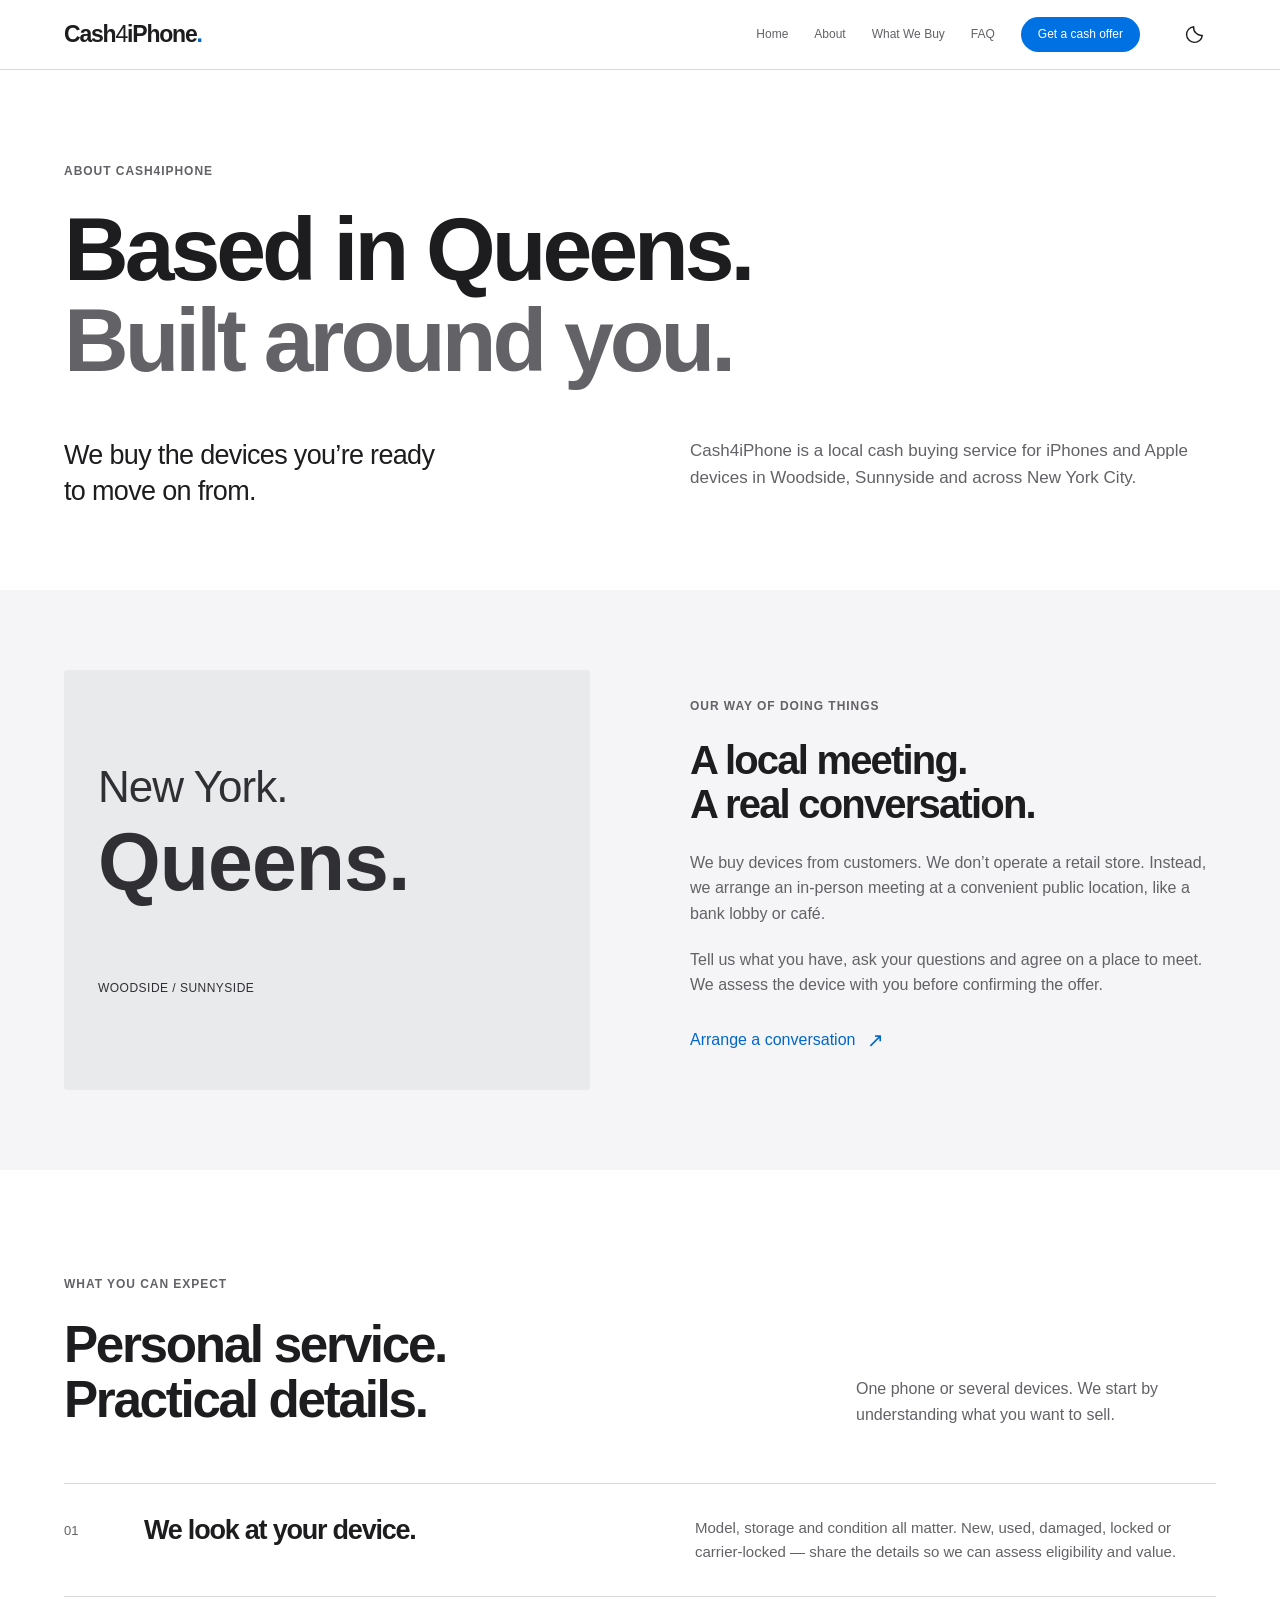
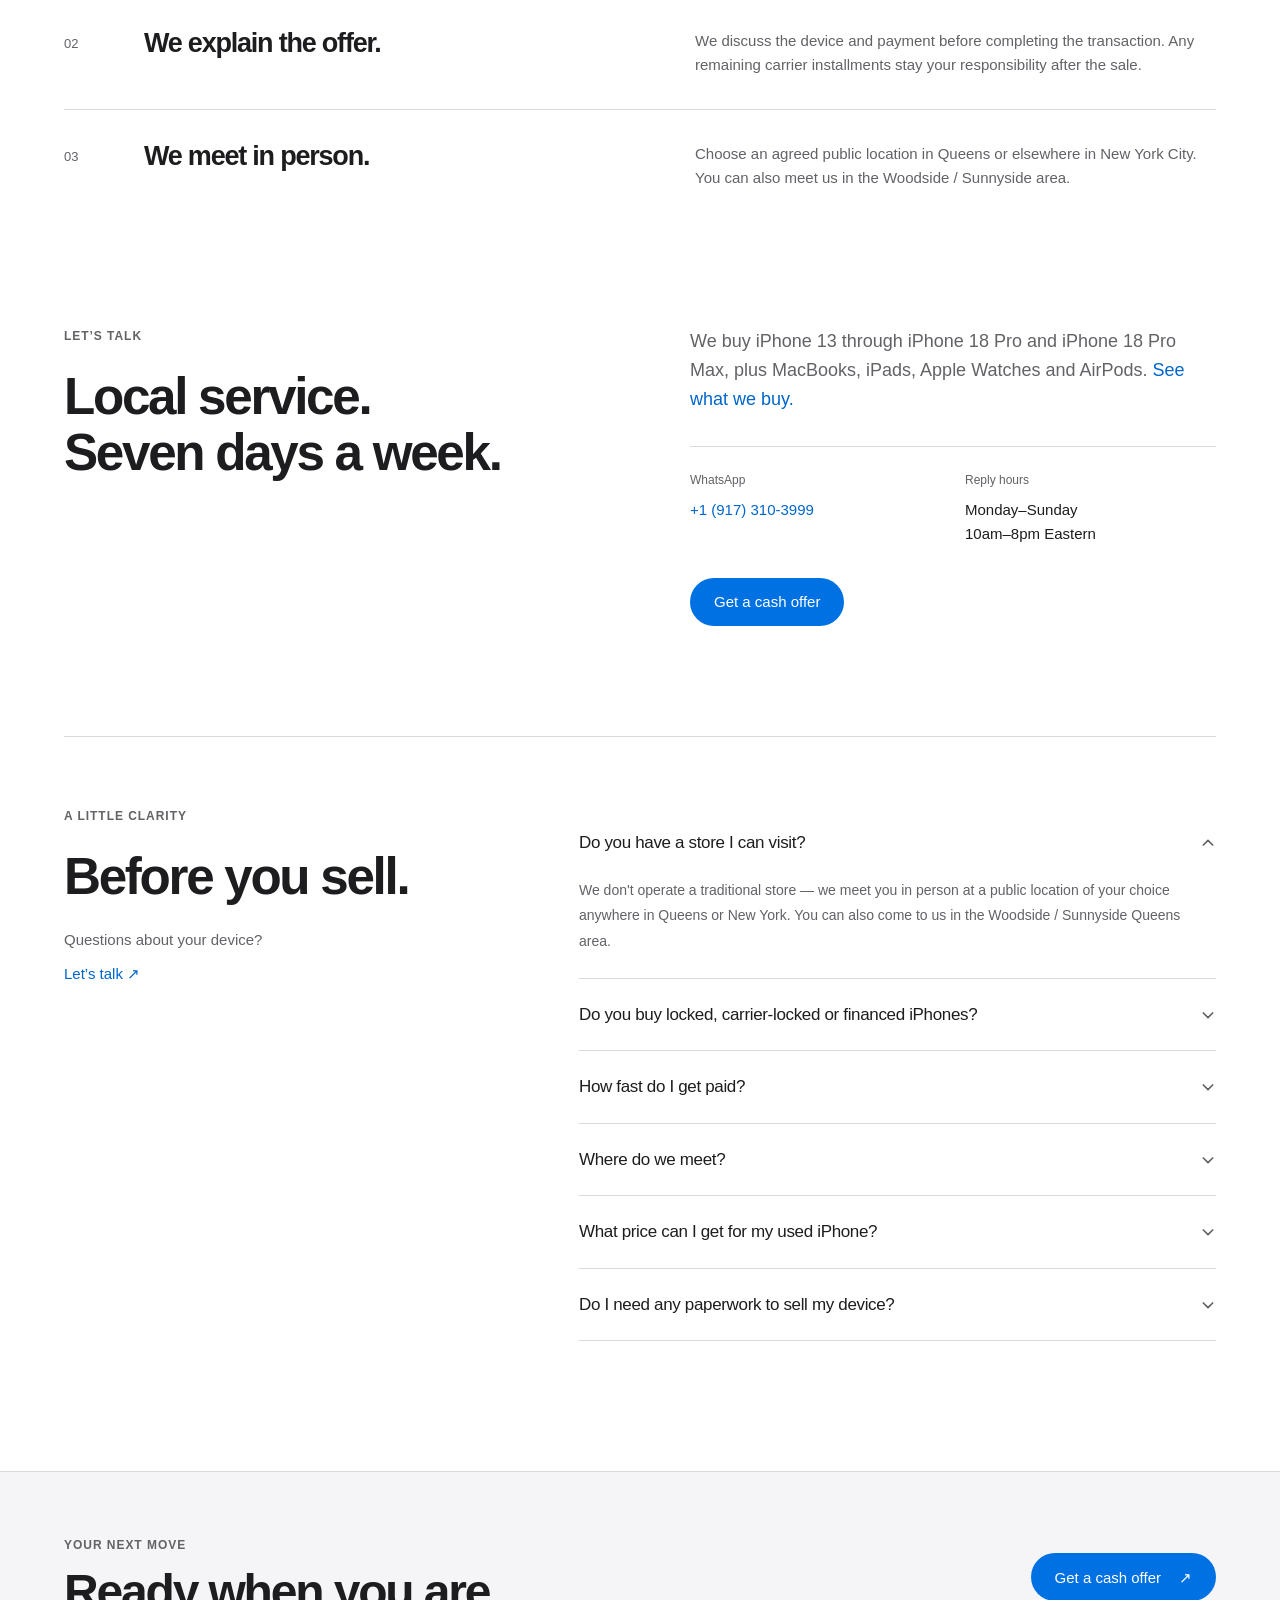
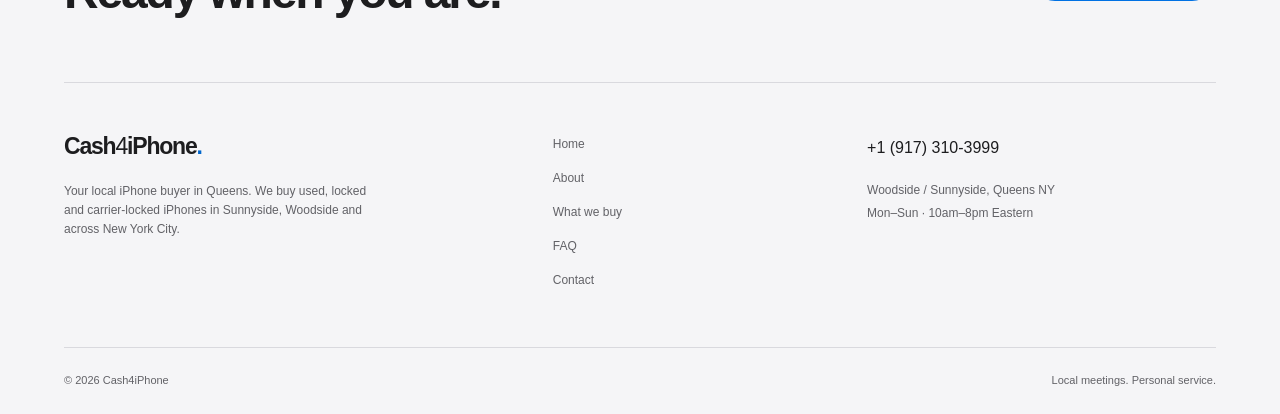
==== commit f4d8cfd0: "Add files via upload" ====
--- a/about/index.html
+++ b/about/index.html
@@ -16,7 +16,7 @@
   <link rel="apple-touch-icon" href="/apple-touch-icon.png"/>
   <link rel="manifest" href="/site.webmanifest"/>
   <meta name="msapplication-TileColor" content="#0a1628"/>
-  <meta name="theme-color" content="#000000"/>
+  <meta name="theme-color" content="#ffffff"/>
 
 <noscript><style>.hamburger{display:none!important}.mobile-menu{display:flex!important;position:static!important;flex-wrap:wrap}header nav{display:none!important}</style></noscript>
 </head>
--- a/style.css
+++ b/style.css
@@ -1,17 +1,17 @@
 /* Cash4iPhone: rebuilt layout system. Shared tokens keep both themes consistent. */
-:root{--bg:#fff;--surface:#f5f5f7;--text:#1d1d1f;--muted:#626267;--text-muted:var(--muted);--text-light:var(--muted);--line:#d9d9de;--border:var(--line);--blue:#0066cc;--nav-h:70px;--nav-bg:rgba(255,255,255,.94);--photo:#f5f5f7;--field:#fff;--field-line:#a1a1a7;--error-bg:#fff0f0;--error:#a12222;color-scheme:light}
-:root[data-theme="dark"]{--bg:#101011;--surface:#1b1b1e;--text:#f5f5f7;--muted:#acacb4;--line:#37373c;--blue:#66b3ff;--nav-bg:rgba(16,16,17,.94);--field:#17171a;--field-line:#6e6e78;--error-bg:#3d2025;--error:#ffb8b8;color-scheme:dark}
+:root{--bg:#fff;--surface:#f5f5f7;--text:#1d1d1f;--muted:#626267;--text-muted:var(--muted);--text-light:var(--muted);--line:#d9d9de;--border:var(--line);--blue:#0066cc;--nav-h:70px;--nav-bg:rgba(255,255,255,.94);--photo:#f5f5f7;--local-bg:#e9eaec;--local-ink:#303034;--field:#fff;--field-line:#a1a1a7;--error-bg:#fff0f0;--error:#a12222;color-scheme:light}
+:root[data-theme="dark"]{--bg:#101011;--surface:#1b1b1e;--text:#f5f5f7;--muted:#acacb4;--line:#37373c;--blue:#66b3ff;--nav-bg:rgba(16,16,17,.94);--photo:#202023;--local-bg:#252529;--local-ink:#ededf0;--field:#17171a;--field-line:#6e6e78;--error-bg:#3d2025;--error:#ffb8b8;color-scheme:dark}
 *,*::before,*::after{box-sizing:border-box}*{margin:0}html{scroll-behavior:smooth;scroll-padding-top:110px}body{font-family:-apple-system,BlinkMacSystemFont,'Segoe UI',sans-serif;font-size:16px;line-height:1.6;background:var(--bg);color:var(--text);-webkit-font-smoothing:antialiased}h1,h2,h3,h4{font-weight:600;line-height:1.08;letter-spacing:-.045em}p{overflow-wrap:break-word}a{color:var(--blue);text-decoration:none;text-underline-offset:5px}a:hover{text-decoration:underline}img{display:block;max-width:100%;height:auto}button,input,select,textarea{font:inherit}button{cursor:pointer}button:disabled{opacity:.65;cursor:wait}button,a{-webkit-tap-highlight-color:transparent}:focus-visible{outline:3px solid var(--blue);outline-offset:5px}[hidden]{display:none!important}section[id],article[id],form[id]{scroll-margin-top:110px}.section-inner{width:min(1280px,100%);margin-inline:auto;padding-inline:64px}.eyebrow,.small-label{font-size:12px;font-weight:600;letter-spacing:.08em;line-height:1.5;text-transform:uppercase;color:var(--muted)}.eyebrow{margin-bottom:24px}.section-title{font-size:clamp(36px,4vw,56px)}.section-title em,.display-title em{font-style:normal}.section-heading{display:flex;justify-content:space-between;align-items:flex-end;gap:48px;margin-bottom:56px}.section-heading>p{max-width:360px;color:var(--muted)}.section-subtitle{font-size:20px;line-height:1.5;color:var(--muted);max-width:600px}.text-link{display:inline-flex;gap:12px;align-items:center;min-height:44px;font-size:16px}.text-link span{font-size:20px}.skip-link{position:fixed;left:16px;top:-100px;z-index:2000;background:var(--bg);padding:12px 20px}.skip-link:focus{top:10px}
 /* Navigation */
 header{height:var(--nav-h);position:sticky;top:0;z-index:1000;display:flex;align-items:center;padding:0 max(24px,calc((100% - 1152px)/2));background:var(--nav-bg);backdrop-filter:blur(20px);border-bottom:1px solid var(--line);gap:32px}.logo{color:var(--text);display:inline-flex;align-items:center;flex-shrink:0}.logo:hover{text-decoration:none}.brand-name{font-size:23px;line-height:1;letter-spacing:-1.2px;font-weight:650}.brand-name>span:first-child{font-weight:400}.brand-period{color:var(--blue)}header nav{display:flex;gap:26px;align-items:center;margin-left:auto}header nav a{font-size:12px;min-height:44px;display:flex;align-items:center;color:var(--muted)}header nav a.active{color:var(--text)}header nav a.active:not(.cta-nav){text-decoration:underline;text-underline-offset:7px}.cta-nav{border-radius:24px;background:#0071e3;color:#fff!important;padding:8px 17px;min-height:34px!important}.cta-nav:hover{text-decoration:none;background:#0066cc}.header-tools{display:flex;gap:8px;align-items:center}.theme-toggle,.hamburger{border:0;background:transparent;color:var(--text);width:44px;height:44px;display:inline-flex;align-items:center;justify-content:center;border-radius:50%;padding:10px}.theme-toggle:hover,.hamburger:hover{background:var(--surface)}.theme-toggle svg{width:21px;height:21px}.theme-sun{display:none}[data-theme="dark"] .theme-sun{display:block}[data-theme="dark"] .theme-moon{display:none}.hamburger{display:none;flex-direction:column;gap:5px}.hamburger span{width:20px;height:1.5px;background:currentColor}.hamburger.open span:first-child{transform:translateY(6.5px) rotate(45deg)}.hamburger.open span:nth-child(2){opacity:0}.hamburger.open span:last-child{transform:translateY(-6.5px) rotate(-45deg)}.mobile-menu{display:none;position:fixed;top:var(--nav-h);inset-inline:0;background:var(--bg);border-bottom:1px solid var(--line);z-index:999;padding:24px}.mobile-menu a{display:block;padding:14px 8px;font-size:21px;color:var(--text)}.mobile-menu .cta-nav{text-align:center;margin-top:16px;font-size:16px}
 /* Shared actions */
 .btn{display:inline-flex;align-items:center;justify-content:center;gap:18px;min-height:48px;padding:13px 24px;border:0;border-radius:28px;font-size:15px;line-height:1.4;font-weight:500}.btn:hover{text-decoration:none}.btn-primary{background:#0071e3;color:#fff}.btn-primary:hover{background:#0066cc}.btn-white{background:#fff;color:#1d1d1f}.btn-green{background:#206b36;color:white}
 /* Home: centered opening, a separate product stage, and a compact service line. */
-.home-hero{background:var(--surface);padding-top:65px;overflow:hidden}.hero-intro{text-align:center;padding-inline:24px}.hero-intro .eyebrow{margin-bottom:22px}.hero-intro h1{font-size:clamp(56px,7.8vw,108px);line-height:1;letter-spacing:-.065em}.hero-subtitle{font-size:23px;line-height:1.4;letter-spacing:-.02em;color:var(--muted);margin-top:22px}.hero-actions{display:flex;justify-content:center;align-items:center;gap:28px;margin-top:26px}.hero-stage{display:grid;grid-template-columns:1fr 390px 1fr;gap:50px;align-items:center;padding-top:36px;padding-bottom:32px}.hero-stage>img{width:100%;height:370px;object-fit:contain}.stage-note{padding-top:36px}.stage-note:last-child{text-align:right}.stage-note p{font-size:21px;line-height:1.35;letter-spacing:-.025em;margin-top:12px}.service-strip{border-block:1px solid var(--line)}.service-strip .section-inner{display:flex;justify-content:space-between;gap:24px;padding-block:20px}.service-strip p{color:var(--muted);font-size:12px}.device-discovery{padding-block:112px}.category-collection{display:grid;grid-template-columns:repeat(5,minmax(0,1fr));gap:22px}.category-tile{color:var(--text);min-width:0}.category-tile:hover{text-decoration:none}.category-image{background:var(--photo);border-radius:18px;padding:24px 18px;height:210px;display:flex;align-items:center;justify-content:center;overflow:hidden}.category-image img{width:100%;height:100%;object-fit:contain;mix-blend-mode:darken;transition:transform .25s ease}.category-tile:hover img{transform:scale(1.04)}.category-title{display:flex;align-items:center;justify-content:space-between;gap:8px;margin-top:22px}.category-title h3{font-size:21px;letter-spacing:-.035em}.category-title>span{color:var(--blue);font-size:19px}.category-tile>p{font-size:12px;color:var(--muted);margin-top:6px}.offer-feature{background:#202124;color:#f5f5f7;padding:100px 0}.offer-feature>.section-inner{display:grid;grid-template-columns:1.25fr 1fr;gap:110px;align-items:center}.offer-feature .eyebrow{color:#b9b9c0}.offer-feature h2{font-size:clamp(40px,4.3vw,60px)}.offer-feature-heading>p:not(.eyebrow){color:#b9b9c0;margin-top:28px;font-size:18px}.offer-feature .btn{margin-top:34px}.offer-factors>div{display:grid;grid-template-columns:28px 1fr;gap:8px 22px;padding:24px 0;border-bottom:1px solid #48494d}.offer-factors>div:first-child{padding-top:0}.offer-factors>div:last-child{border-bottom:0}.offer-factors span{color:#b9b9c0;font-size:12px;grid-row:1 / 3;padding-top:6px}.offer-factors h3{font-size:29px}.offer-factors p{color:#b9b9c0;font-size:14px;grid-column:2}.journey{padding-block:112px}.process-inline{display:grid;grid-template-columns:repeat(3,1fr);gap:48px;padding:0;list-style:none;margin-top:54px}.process-inline li{border-top:1px solid var(--line);padding-top:22px}.process-inline li>span{display:block;font-size:12px;letter-spacing:.06em;color:var(--muted);margin-bottom:36px}.process-inline h3{font-size:28px;margin-bottom:18px}.process-inline p{font-size:15px;color:var(--muted)}.seller-terms{margin-top:40px;border-top:1px solid var(--line);padding-top:18px;font-size:12px;color:var(--muted)}.seller-terms summary{cursor:pointer;min-height:44px;display:list-item;align-content:center}.seller-terms p{max-width:900px;line-height:1.7;margin-top:12px}
+.home-hero{background:var(--surface);padding-top:65px;overflow:hidden}.hero-intro{text-align:center;padding-inline:24px}.hero-intro .eyebrow{margin-bottom:22px}.hero-intro h1{font-size:clamp(56px,7.8vw,108px);line-height:1;letter-spacing:-.065em}.hero-subtitle{font-size:23px;line-height:1.4;letter-spacing:-.02em;color:var(--muted);margin-top:22px}.hero-actions{display:flex;justify-content:center;align-items:center;gap:28px;margin-top:26px}.hero-stage{display:grid;grid-template-columns:1fr 390px 1fr;gap:50px;align-items:center;padding-top:36px;padding-bottom:32px}.hero-stage>img{width:100%;height:370px;object-fit:contain}.stage-note{padding-top:36px}.stage-note:last-child{text-align:right}.stage-note .small-label{font-size:14px}.stage-note p{font-size:28px;font-weight:500;line-height:1.35;letter-spacing:-.025em;margin-top:14px}.service-strip{border-block:1px solid var(--line)}.service-strip .section-inner{display:flex;justify-content:space-between;gap:24px;padding-block:20px}.service-strip p{color:var(--muted);font-size:12px}.device-discovery{padding-block:112px}.category-collection{display:grid;grid-template-columns:repeat(5,minmax(0,1fr));gap:22px}.category-tile{color:var(--text);min-width:0}.category-tile:hover{text-decoration:none}.category-image{background:var(--photo);border-radius:18px;padding:24px 18px;height:210px;display:flex;align-items:center;justify-content:center;overflow:hidden}.category-image img{width:100%;height:100%;object-fit:contain;mix-blend-mode:normal;transition:transform .25s ease}.category-tile:hover img{transform:scale(1.04)}.category-title{display:flex;align-items:center;justify-content:space-between;gap:8px;margin-top:22px}.category-title h3{font-size:21px;letter-spacing:-.035em}.category-title>span{color:var(--blue);font-size:19px}.category-tile>p{font-size:12px;color:var(--muted);margin-top:6px}.offer-feature{background:var(--surface);color:var(--text);padding:100px 0}.offer-feature>.section-inner{display:grid;grid-template-columns:1.25fr 1fr;gap:110px;align-items:center}.offer-feature .eyebrow{color:var(--muted)}.offer-feature h2{font-size:clamp(40px,4.3vw,60px)}.offer-feature-heading>p:not(.eyebrow){color:var(--muted);margin-top:28px;font-size:18px}.offer-feature .btn{margin-top:34px;background:#0071e3;color:#fff}.offer-factors>div{display:grid;grid-template-columns:28px 1fr;gap:8px 22px;padding:24px 0;border-bottom:1px solid var(--line)}.offer-factors>div:first-child{padding-top:0}.offer-factors>div:last-child{border-bottom:0}.offer-factors span{color:var(--muted);font-size:12px;grid-row:1 / 3;padding-top:6px}.offer-factors h3{font-size:29px}.offer-factors p{color:var(--muted);font-size:14px;grid-column:2}.journey{padding-block:112px}.process-inline{display:grid;grid-template-columns:repeat(3,1fr);gap:48px;padding:0;list-style:none;margin-top:54px}.process-inline li{border-top:1px solid var(--line);padding-top:22px}.process-inline li>span{display:block;font-size:12px;letter-spacing:.06em;color:var(--muted);margin-bottom:36px}.process-inline h3{font-size:28px;margin-bottom:18px}.process-inline p{font-size:15px;color:var(--muted)}.seller-terms{margin-top:40px;border-top:1px solid var(--line);padding-top:18px;font-size:12px;color:var(--muted)}.seller-terms summary{cursor:pointer;min-height:44px;display:list-item;align-content:center}.seller-terms p{max-width:900px;line-height:1.7;margin-top:12px}
 /* Device catalogue: open alternating rows, no retail checkout. */
-.page-intro{padding-block:90px 64px}.display-title{font-size:clamp(48px,6vw,84px)}.display-title span{color:var(--muted)}.page-intro .section-subtitle{margin-top:28px}.category-nav{display:flex;gap:40px;border-bottom:1px solid var(--line);padding-bottom:24px;overflow-x:auto}.category-nav a{font-size:14px;color:var(--text);min-height:44px;display:flex;align-items:center;white-space:nowrap}.device-row{display:grid;grid-template-columns:1fr 1fr;gap:100px;align-items:center;padding:70px 0;border-bottom:1px solid var(--line)}.device-row:nth-child(even) .device-photo{order:2}.device-photo{height:420px;background:var(--photo);border-radius:22px;padding:44px;display:flex;align-items:center;justify-content:center}.device-photo img{width:100%;height:100%;object-fit:contain;mix-blend-mode:darken}.device-copy h2{font-size:54px;margin-bottom:24px}.device-copy>p{font-size:17px;color:var(--muted);line-height:1.65}.device-details{margin:28px 0;font-size:13px!important;padding-top:22px;border-top:1px solid var(--line)}.device-details strong{display:block;color:var(--text);font-weight:500;margin-bottom:8px}.other-devices{display:flex;justify-content:space-between;align-items:center;gap:48px;padding:48px 0 72px}.other-devices h2{font-size:30px;margin-bottom:14px}.other-devices p{font-size:15px;color:var(--muted);max-width:620px}.other-devices .text-link{flex-shrink:0}.model-section{background:var(--surface);padding-block:90px}.model-grid{display:grid;grid-template-columns:repeat(3,1fr);gap:36px}.model-card{display:flex;flex-direction:column;align-items:flex-start}.model-card img{width:100%;height:300px;object-fit:contain;background:#f5f5f7;border-radius:18px;margin-bottom:28px}.model-card .model-portrait{background:#000}.model-card h3{font-size:28px}.model-card p{font-size:15px;color:var(--muted);margin:16px 0 20px}.model-card .availability{font-size:12px;margin:12px 0 0}.model-card a{margin-top:auto;min-height:44px;display:flex;align-items:center;font-size:14px}.model-source{margin-top:38px;font-size:12px;color:var(--muted);max-width:860px}.buying-guide{padding-block:100px}.buying-guide>.btn{margin-top:36px}
+.page-intro{padding-block:90px 64px}.display-title{font-size:clamp(48px,6vw,84px)}.display-title span{color:var(--muted)}.page-intro .section-subtitle{margin-top:28px}.category-nav{display:flex;gap:40px;border-bottom:1px solid var(--line);padding-bottom:24px;overflow-x:auto}.category-nav a{font-size:14px;color:var(--text);min-height:44px;display:flex;align-items:center;white-space:nowrap}.device-row{display:grid;grid-template-columns:1fr 1fr;gap:100px;align-items:center;padding:70px 0;border-bottom:1px solid var(--line)}.device-row:nth-child(even) .device-photo{order:2}.device-photo{height:420px;background:var(--photo);border-radius:22px;padding:44px;display:flex;align-items:center;justify-content:center}.device-photo img{width:100%;height:100%;object-fit:contain;mix-blend-mode:normal}.device-copy h2{font-size:54px;margin-bottom:24px}.device-copy>p{font-size:17px;color:var(--muted);line-height:1.65}.device-details{margin:28px 0;font-size:13px!important;padding-top:22px;border-top:1px solid var(--line)}.device-details strong{display:block;color:var(--text);font-weight:500;margin-bottom:8px}.other-devices{display:flex;justify-content:space-between;align-items:center;gap:48px;padding:48px 0 72px}.other-devices h2{font-size:30px;margin-bottom:14px}.other-devices p{font-size:15px;color:var(--muted);max-width:620px}.other-devices .text-link{flex-shrink:0}.model-section{background:var(--surface);padding-block:90px}.model-grid{display:grid;grid-template-columns:repeat(3,1fr);gap:36px}.model-card{display:flex;flex-direction:column;align-items:flex-start}.model-card img{width:100%;height:300px;object-fit:contain;background:var(--photo);border-radius:18px;margin-bottom:28px}.model-card .model-portrait{background:#000}.model-card h3{font-size:28px}.model-card p{font-size:15px;color:var(--muted);margin:16px 0 20px}.model-card .availability{font-size:12px;margin:12px 0 0}.model-card a{margin-top:auto;min-height:44px;display:flex;align-items:center;font-size:14px}.model-source{margin-top:38px;font-size:12px;color:var(--muted);max-width:860px}.buying-guide{padding-block:100px}.buying-guide>.btn{margin-top:36px}
 /* About: a typographic local-service editorial. */
-.about-masthead{padding-block:92px 80px}.about-masthead h1{font-size:clamp(54px,7vw,96px);line-height:1.02}.about-masthead h1>span{color:var(--muted)}.about-lead{display:grid;grid-template-columns:1fr 1fr;gap:100px;margin-top:50px}.about-lead>p:first-child{font-size:27px;line-height:1.35;max-width:390px;letter-spacing:-.025em}.about-lead>p:last-child{font-size:17px;color:var(--muted)}.local-feature{background:var(--surface);padding-block:80px}.local-feature>.section-inner{display:grid;grid-template-columns:1fr 1fr;gap:100px;align-items:center}.local-type{height:420px;background:#e4e8e8;color:#253638;border-radius:3px;padding:48px 34px;display:flex;flex-direction:column;justify-content:center;letter-spacing:-.06em}.local-type>span:first-child{font-size:44px;line-height:1.2}.local-type strong{font-size:clamp(54px,6.3vw,88px);font-weight:600;line-height:1.2}.local-type>span:last-child{font-size:12px;letter-spacing:.04em;margin-top:68px;text-transform:uppercase}.local-copy h2{font-size:40px;margin-bottom:24px}.local-copy>p:not(.eyebrow){font-size:16px;color:var(--muted);margin-bottom:20px}.about-principles{padding-block:105px}.principle-list article{display:grid;grid-template-columns:50px 1fr 1fr;gap:30px;border-top:1px solid var(--line);padding-block:32px}.principle-list article>span{font-size:13px;color:var(--muted);padding-top:5px}.principle-list h3{font-size:27px}.principle-list p{color:var(--muted);font-size:15px}.about-contact{display:grid;grid-template-columns:1fr 1fr;gap:100px;padding-bottom:110px}.about-contact>div>p:not(.eyebrow){color:var(--muted);font-size:18px}.business-details{display:grid;grid-template-columns:1fr 1fr;gap:24px;margin-block:32px;padding-top:24px;border-top:1px solid var(--line)}.business-details dt,.contact-facts dt{font-size:12px;color:var(--muted);margin-bottom:8px}.business-details dd,.contact-facts dd{margin:0;font-size:15px}
+.about-masthead{padding-block:92px 80px}.about-masthead h1{font-size:clamp(54px,7vw,96px);line-height:1.02}.about-masthead h1>span{color:var(--muted)}.about-lead{display:grid;grid-template-columns:1fr 1fr;gap:100px;margin-top:50px}.about-lead>p:first-child{font-size:27px;line-height:1.35;max-width:390px;letter-spacing:-.025em}.about-lead>p:last-child{font-size:17px;color:var(--muted)}.local-feature{background:var(--surface);padding-block:80px}.local-feature>.section-inner{display:grid;grid-template-columns:1fr 1fr;gap:100px;align-items:center}.local-type{height:420px;background:var(--local-bg);color:var(--local-ink);border-radius:3px;padding:48px 34px;display:flex;flex-direction:column;justify-content:center;letter-spacing:-.06em}.local-type>span:first-child{font-size:44px;line-height:1.2}.local-type strong{font-size:clamp(54px,6.3vw,88px);font-weight:600;line-height:1.2}.local-type>span:last-child{font-size:12px;letter-spacing:.04em;margin-top:68px;text-transform:uppercase}.local-copy h2{font-size:40px;margin-bottom:24px}.local-copy>p:not(.eyebrow){font-size:16px;color:var(--muted);margin-bottom:20px}.about-principles{padding-block:105px}.principle-list article{display:grid;grid-template-columns:50px 1fr 1fr;gap:30px;border-top:1px solid var(--line);padding-block:32px}.principle-list article>span{font-size:13px;color:var(--muted);padding-top:5px}.principle-list h3{font-size:27px}.principle-list p{color:var(--muted);font-size:15px}.about-contact{display:grid;grid-template-columns:1fr 1fr;gap:100px;padding-bottom:110px}.about-contact>div>p:not(.eyebrow){color:var(--muted);font-size:18px}.business-details{display:grid;grid-template-columns:1fr 1fr;gap:24px;margin-block:32px;padding-top:24px;border-top:1px solid var(--line)}.business-details dt,.contact-facts dt{font-size:12px;color:var(--muted);margin-bottom:8px}.business-details dd,.contact-facts dd{margin:0;font-size:15px}
 /* Contact: two clear form groups beside a quiet, persistent introduction. */
 .contact-layout{display:grid;grid-template-columns:1fr 1.2fr;gap:100px;align-items:start;padding-block:80px 100px}.contact-intro{position:sticky;top:120px}.contact-intro h1{font-size:clamp(52px,5.6vw,78px);line-height:1.02}.contact-intro h1 span{color:var(--muted)}.contact-lead{color:var(--muted);font-size:18px;max-width:350px;margin-block:28px 16px}.contact-intro .text-link{font-size:14px}.contact-facts{margin-top:42px;display:grid;gap:24px}.contact-facts>div{border-top:1px solid var(--line);padding-top:18px}.contact-form-card{min-width:0;padding:36px;background:var(--surface);border-radius:22px}.contact-hours-note{font-size:12px;color:var(--muted);margin-bottom:10px}.form-title{font-size:28px}.form-description{font-size:14px;color:var(--muted);margin:12px 0 32px}fieldset{border:0;padding:0;min-width:0;margin:0 0 30px}legend{width:100%;font-size:17px;font-weight:600;padding:0 0 22px;letter-spacing:-.02em}legend span{font-size:11px;color:var(--muted);border:1px solid var(--line);border-radius:50%;display:inline-flex;justify-content:center;align-items:center;width:27px;height:27px;margin-right:10px}.form-row{display:grid;grid-template-columns:1fr 1fr;gap:18px}.form-group{display:flex;flex-direction:column;gap:8px;margin-bottom:20px}.form-group label{font-size:13px;font-weight:500}.field-hint{font-size:11px;font-weight:400;color:var(--muted)}.field-tip{font-size:11px;color:var(--muted)}.form-group input,.form-group textarea,.form-group select{width:100%;min-height:48px;border:1px solid var(--field-line);border-radius:8px;background:var(--field);color:var(--text);font-size:16px;line-height:1.5;padding:12px}.form-group input::placeholder,.form-group textarea::placeholder{color:var(--muted);opacity:1}.form-group textarea{min-height:130px;resize:vertical}.form-error{background:var(--error-bg);color:var(--error);padding:18px;border-radius:10px;font-size:14px;margin-bottom:24px}.form-note{font-size:12px;color:var(--muted);margin-bottom:20px}.upload-area{position:relative;border:1px dashed var(--field-line);border-radius:10px;overflow:hidden}.upload-area:focus-within{outline:3px solid var(--blue);outline-offset:3px}.upload-area.drag-over{background:var(--field)}.upload-input{position:absolute;inset:0;width:100%;height:100%;max-height:200px;opacity:0;z-index:2;cursor:pointer}.upload-body{padding:28px 16px;text-align:center;display:flex;flex-direction:column;align-items:center;gap:10px;pointer-events:none}.upload-title{font-size:14px}.upload-sub{font-size:11px;color:var(--muted);max-width:250px}.upload-preview{display:flex;gap:12px;flex-wrap:wrap;padding:12px}.upload-preview:empty{display:none}.preview-thumb{position:relative;width:90px;height:90px;overflow:hidden;border-radius:8px}.preview-thumb img{width:100%;height:100%;object-fit:cover}.preview-remove{position:absolute;right:3px;top:3px;z-index:3;background:#1d1d1f;color:#fff;border:0;border-radius:50%;width:30px;height:30px;display:flex;align-items:center;justify-content:center}.upload-count{display:none;padding:0 12px 12px;font-size:12px;color:var(--blue)}.upload-count.visible{display:block}
 /* Shared questions and local search content retain their crawlable text. */
@@ -19,8 +19,13 @@
 /* Footer */
 footer{background:var(--surface);border-top:1px solid var(--line)}.footer-invitation{display:flex;justify-content:space-between;align-items:center;gap:32px;padding-block:64px;border-bottom:1px solid var(--line)}.footer-invitation .eyebrow{margin-bottom:12px}.footer-invitation h2{font-size:48px}.footer-content{display:grid;grid-template-columns:1.2fr .7fr 1fr;gap:70px;padding-block:52px}.footer-brand p{max-width:320px;font-size:12px;color:var(--muted);margin-top:20px}.footer-content nav{display:grid;align-content:start;gap:10px}.footer-content nav a{font-size:12px;color:var(--muted);min-height:24px}.footer-contact>a{font-size:16px;color:var(--text)}.footer-contact p{font-size:12px;color:var(--muted);line-height:1.9;margin-top:18px}.footer-bottom{display:flex;justify-content:space-between;gap:20px;border-top:1px solid var(--line);padding-block:24px;font-size:11px;color:var(--muted)}
 /* Tablet */
-@media(max-width:1100px){.section-inner{padding-inline:36px}header{gap:22px;padding-inline:30px}header nav{gap:18px}.hero-stage{grid-template-columns:1fr 330px 1fr;gap:28px}.hero-stage>img{height:330px}.stage-note p{font-size:18px}.category-collection{gap:16px}.category-image{height:180px;padding:20px 12px}.category-title h3{font-size:19px}.offer-feature>.section-inner,.device-row,.local-feature>.section-inner,.about-lead,.about-contact{gap:60px}.contact-layout{gap:50px}.contact-form-card{padding:28px}.device-photo{height:360px}.footer-content{gap:36px}.model-grid{gap:24px}}
+@media(max-width:1100px){.section-inner{padding-inline:36px}header{gap:22px;padding-inline:30px}header nav{gap:18px}.hero-stage{grid-template-columns:1fr 330px 1fr;gap:28px}.hero-stage>img{height:330px}.stage-note p{font-size:23px}.category-collection{gap:16px}.category-image{height:180px;padding:20px 12px}.category-title h3{font-size:19px}.offer-feature>.section-inner,.device-row,.local-feature>.section-inner,.about-lead,.about-contact{gap:60px}.contact-layout{gap:50px}.contact-form-card{padding:28px}.device-photo{height:360px}.footer-content{gap:36px}.model-grid{gap:24px}}
 /* Mobile: recompose each section instead of scaling the desktop down. */
-@media(max-width:768px){:root{--nav-h:64px}.section-inner{padding-inline:24px}header{padding-inline:20px;gap:12px}.brand-name{font-size:22px}header nav{display:none}.header-tools{margin-left:auto;gap:2px}.hamburger{display:flex}.mobile-menu.open{display:block}.section-title{font-size:38px}.section-heading{display:block;margin-bottom:32px}.section-heading>.text-link{margin-top:20px}.section-heading>p{margin-top:22px}.eyebrow{font-size:11px;margin-bottom:18px}.home-hero{padding-top:48px}.hero-intro h1{font-size:clamp(47px,8.5vw,66px);letter-spacing:-.055em}.hero-subtitle{font-size:19px;margin-top:20px}.hero-actions{gap:16px;margin-top:24px}.hero-actions .text-link{font-size:14px;gap:6px}.hero-actions .btn{font-size:14px;padding-inline:20px}.hero-stage{grid-template-columns:1fr 1fr;gap:24px;padding-top:30px;padding-bottom:30px}.hero-stage>img{grid-row:1;grid-column:1 / -1;height:300px;width:100%;max-width:340px;justify-self:center}.stage-note{padding:0;text-align:center!important}.stage-note p{font-size:15px;margin-top:7px}.small-label{font-size:10px}.service-strip .section-inner{display:grid;grid-template-columns:1fr;gap:6px;text-align:center;padding-block:18px}.service-strip p{font-size:11px}.device-discovery{padding-block:64px}.category-collection{grid-template-columns:repeat(2,minmax(0,1fr));gap:28px 18px}.category-image{height:200px;padding:24px}.category-title{margin-top:16px}.category-title h3{font-size:21px}.category-tile>p{font-size:12px}.category-tile:last-child{grid-column:1 / -1;display:grid;grid-template-columns:1fr 1fr;gap:0 24px;align-items:center}.category-tile:last-child .category-image{grid-row:1 / 3}.category-tile:last-child .category-title{align-self:end;margin:0}.category-tile:last-child>p{align-self:start}.offer-feature{padding-block:64px}.offer-feature>.section-inner{grid-template-columns:1fr;gap:46px}.offer-feature h2{font-size:42px}.offer-feature-heading>p:not(.eyebrow){font-size:16px;margin-top:24px}.offer-feature .btn{margin-top:28px}.offer-factors h3{font-size:26px}.journey{padding-block:64px}.process-inline{grid-template-columns:1fr;gap:30px;margin-top:34px}.process-inline li>span{margin-bottom:18px}.process-inline h3{font-size:27px;margin-bottom:14px}.seller-terms{margin-top:30px}.page-intro{padding-block:54px 38px}.display-title{font-size:48px}.page-intro .section-subtitle{font-size:18px;margin-top:24px}.category-nav{gap:26px;padding-bottom:16px}.device-row{grid-template-columns:1fr;gap:30px;padding-block:42px}.device-row:nth-child(even) .device-photo{order:0}.device-photo{height:340px;padding:40px}.device-copy h2{font-size:40px;margin-bottom:18px}.device-copy>p{font-size:16px}.device-details{margin:22px 0}.other-devices{display:block;padding-block:36px 48px}.other-devices h2{font-size:28px}.other-devices .text-link{margin-top:18px}.model-section{padding-block:60px}.model-grid{grid-template-columns:1fr;gap:36px}.model-card{display:grid;grid-template-columns:135px 1fr;gap:0 22px;align-items:start}.model-card img{grid-column:1;grid-row:1 / 5;height:200px;margin:0}.model-card h3,.model-card p,.model-card a{grid-column:2}.model-card h3{font-size:25px}.model-card p{font-size:14px;margin:14px 0}.model-card a{line-height:1.5}.model-source{margin-top:28px}.buying-guide{padding-block:60px}.about-masthead{padding-block:56px}.about-masthead h1{font-size:clamp(46px,8.4vw,66px)}.about-lead{grid-template-columns:1fr;gap:22px;margin-top:32px}.about-lead>p:first-child{font-size:24px}.about-lead>p:last-child{font-size:16px}.local-feature{padding-block:48px}.local-feature>.section-inner{grid-template-columns:1fr;gap:36px}.local-type{height:300px;padding:32px}.local-type>span:first-child{font-size:36px}.local-type strong{font-size:70px}.local-type>span:last-child{margin-top:40px}.local-copy h2{font-size:36px}.about-principles{padding-block:64px}.principle-list article{grid-template-columns:28px 1fr;gap:14px 18px;padding-block:26px}.principle-list article>span{grid-row:1 / 3}.principle-list h3{font-size:25px}.principle-list p{grid-column:2}.about-contact{grid-template-columns:1fr;gap:30px;padding-bottom:60px}.about-contact>div>p:not(.eyebrow){font-size:17px}.business-details{gap:18px}.contact-layout{grid-template-columns:1fr;gap:36px;padding-block:52px 60px}.contact-intro{position:static}.contact-intro h1{font-size:55px}.contact-intro h1 br{display:none}.contact-intro h1 br::after{content:' '}.contact-lead{font-size:17px;margin-top:24px;max-width:500px}.contact-facts{grid-template-columns:1fr 1fr;gap:20px;margin-top:24px}.contact-facts dd{font-size:13px}.contact-form-card{padding:28px 24px}.form-title{font-size:28px}.faq-section{grid-template-columns:1fr;gap:20px;padding-block:48px}.faq-heading>p:last-child{margin-top:18px}.faq-question>span{font-size:16px}.faq-question{padding-block:20px}.local-editorial{grid-template-columns:1fr;gap:22px;padding-top:40px}.local-editorial h2{grid-row:auto;font-size:32px}.footer-invitation{align-items:flex-start;flex-direction:column;padding-block:44px;gap:24px}.footer-invitation h2{font-size:40px}.footer-content{grid-template-columns:1fr 1fr;gap:32px;padding-block:36px}.footer-brand{grid-column:1 / -1}.footer-brand p{max-width:400px}.footer-content nav a{min-height:32px}.footer-contact>a{font-size:14px}.footer-bottom{font-size:10px}.contact-us-page .footer-invitation{display:none}}
+@media(max-width:768px){:root{--nav-h:64px}.section-inner{padding-inline:24px}header{padding-inline:20px;gap:12px}.brand-name{font-size:22px}header nav{display:none}.header-tools{margin-left:auto;gap:2px}.hamburger{display:flex}.mobile-menu.open{display:block}.section-title{font-size:38px}.section-heading{display:block;margin-bottom:32px}.section-heading>.text-link{margin-top:20px}.section-heading>p{margin-top:22px}.eyebrow{font-size:11px;margin-bottom:18px}.home-hero{padding-top:48px}.hero-intro h1{font-size:clamp(47px,8.5vw,66px);letter-spacing:-.055em}.hero-subtitle{font-size:19px;margin-top:20px}.hero-actions{gap:16px;margin-top:24px}.hero-actions .text-link{font-size:14px;gap:6px}.hero-actions .btn{font-size:14px;padding-inline:20px}.hero-stage{grid-template-columns:1fr 1fr;gap:24px;padding-top:30px;padding-bottom:30px}.hero-stage>img{grid-row:1;grid-column:1 / -1;height:300px;width:100%;max-width:340px;justify-self:center}.stage-note{padding:0;text-align:center!important}.stage-note .small-label{font-size:12px}.stage-note p{font-size:19px;margin-top:10px}.small-label{font-size:10px}.service-strip .section-inner{display:grid;grid-template-columns:1fr;gap:6px;text-align:center;padding-block:18px}.service-strip p{font-size:11px}.device-discovery{padding-block:64px}.category-collection{grid-template-columns:repeat(2,minmax(0,1fr));gap:28px 18px}.category-image{height:200px;padding:24px}.category-title{margin-top:16px}.category-title h3{font-size:21px}.category-tile>p{font-size:12px}.category-tile:last-child{grid-column:1 / -1;display:grid;grid-template-columns:1fr 1fr;gap:0 24px;align-items:center}.category-tile:last-child .category-image{grid-row:1 / 3}.category-tile:last-child .category-title{align-self:end;margin:0}.category-tile:last-child>p{align-self:start}.offer-feature{padding-block:64px}.offer-feature>.section-inner{grid-template-columns:1fr;gap:46px}.offer-feature h2{font-size:42px}.offer-feature-heading>p:not(.eyebrow){font-size:16px;margin-top:24px}.offer-feature .btn{margin-top:28px}.offer-factors h3{font-size:26px}.journey{padding-block:64px}.process-inline{grid-template-columns:1fr;gap:30px;margin-top:34px}.process-inline li>span{margin-bottom:18px}.process-inline h3{font-size:27px;margin-bottom:14px}.seller-terms{margin-top:30px}.page-intro{padding-block:54px 38px}.display-title{font-size:48px}.page-intro .section-subtitle{font-size:18px;margin-top:24px}.category-nav{gap:26px;padding-bottom:16px}.device-row{grid-template-columns:1fr;gap:30px;padding-block:42px}.device-row:nth-child(even) .device-photo{order:0}.device-photo{height:340px;padding:40px}.device-copy h2{font-size:40px;margin-bottom:18px}.device-copy>p{font-size:16px}.device-details{margin:22px 0}.other-devices{display:block;padding-block:36px 48px}.other-devices h2{font-size:28px}.other-devices .text-link{margin-top:18px}.model-section{padding-block:60px}.model-grid{grid-template-columns:1fr;gap:36px}.model-card{display:grid;grid-template-columns:135px 1fr;gap:0 22px;align-items:start}.model-card img{grid-column:1;grid-row:1 / 5;height:200px;margin:0}.model-card h3,.model-card p,.model-card a{grid-column:2}.model-card h3{font-size:25px}.model-card p{font-size:14px;margin:14px 0}.model-card a{line-height:1.5}.model-source{margin-top:28px}.buying-guide{padding-block:60px}.about-masthead{padding-block:56px}.about-masthead h1{font-size:clamp(46px,8.4vw,66px)}.about-lead{grid-template-columns:1fr;gap:22px;margin-top:32px}.about-lead>p:first-child{font-size:24px}.about-lead>p:last-child{font-size:16px}.local-feature{padding-block:48px}.local-feature>.section-inner{grid-template-columns:1fr;gap:36px}.local-type{height:300px;padding:32px}.local-type>span:first-child{font-size:36px}.local-type strong{font-size:70px}.local-type>span:last-child{margin-top:40px}.local-copy h2{font-size:36px}.about-principles{padding-block:64px}.principle-list article{grid-template-columns:28px 1fr;gap:14px 18px;padding-block:26px}.principle-list article>span{grid-row:1 / 3}.principle-list h3{font-size:25px}.principle-list p{grid-column:2}.about-contact{grid-template-columns:1fr;gap:30px;padding-bottom:60px}.about-contact>div>p:not(.eyebrow){font-size:17px}.business-details{gap:18px}.contact-layout{grid-template-columns:1fr;gap:36px;padding-block:52px 60px}.contact-intro{position:static}.contact-intro h1{font-size:55px}.contact-intro h1 br{display:none}.contact-intro h1 br::after{content:' '}.contact-lead{font-size:17px;margin-top:24px;max-width:500px}.contact-facts{grid-template-columns:1fr 1fr;gap:20px;margin-top:24px}.contact-facts dd{font-size:13px}.contact-form-card{padding:28px 24px}.form-title{font-size:28px}.faq-section{grid-template-columns:1fr;gap:20px;padding-block:48px}.faq-heading>p:last-child{margin-top:18px}.faq-question>span{font-size:16px}.faq-question{padding-block:20px}.local-editorial{grid-template-columns:1fr;gap:22px;padding-top:40px}.local-editorial h2{grid-row:auto;font-size:32px}.footer-invitation{align-items:flex-start;flex-direction:column;padding-block:44px;gap:24px}.footer-invitation h2{font-size:40px}.footer-content{grid-template-columns:1fr 1fr;gap:32px;padding-block:36px}.footer-brand{grid-column:1 / -1}.footer-brand p{max-width:400px}.footer-content nav a{min-height:32px}.footer-contact>a{font-size:14px}.footer-bottom{font-size:10px}.contact-us-page .footer-invitation{display:none}}
 @media(max-width:390px){.section-inner{padding-inline:20px}.hero-intro{padding-inline:16px}.hero-intro h1{font-size:45px}.hero-actions{gap:10px}.hero-actions .btn{padding-inline:16px;font-size:13px}.hero-actions .text-link{font-size:12px}.hero-stage>img{height:270px}.category-image{height:160px;padding:18px}.category-title h3{font-size:19px}.category-tile>p{font-size:11px}.section-title{font-size:34px}.offer-feature h2{font-size:37px}.display-title{font-size:42px}.device-photo{height:280px;padding:30px}.model-card{grid-template-columns:100px 1fr;gap:0 16px}.model-card img{height:160px}.model-card h3{font-size:22px}.model-card p{font-size:13px}.about-masthead h1{font-size:43px}.local-type{padding:24px;height:270px}.local-type strong{font-size:60px}.contact-intro h1{font-size:48px}.contact-form-card{padding:24px 18px}.form-row{grid-template-columns:1fr;gap:0}.form-title{font-size:26px}.contact-facts{grid-template-columns:1fr}.footer-content{gap:24px}.footer-contact>a{font-size:12px}}
 @media(prefers-reduced-motion:reduce){html{scroll-behavior:auto}*,*::before,*::after{transition:none!important;animation:none!important}}
+
+/* Theme-specific photography keeps white products intact without color filters. */
+img.image-dark{display:none}
+[data-theme="dark"] img.image-light{display:none}
+[data-theme="dark"] img.image-dark{display:block}
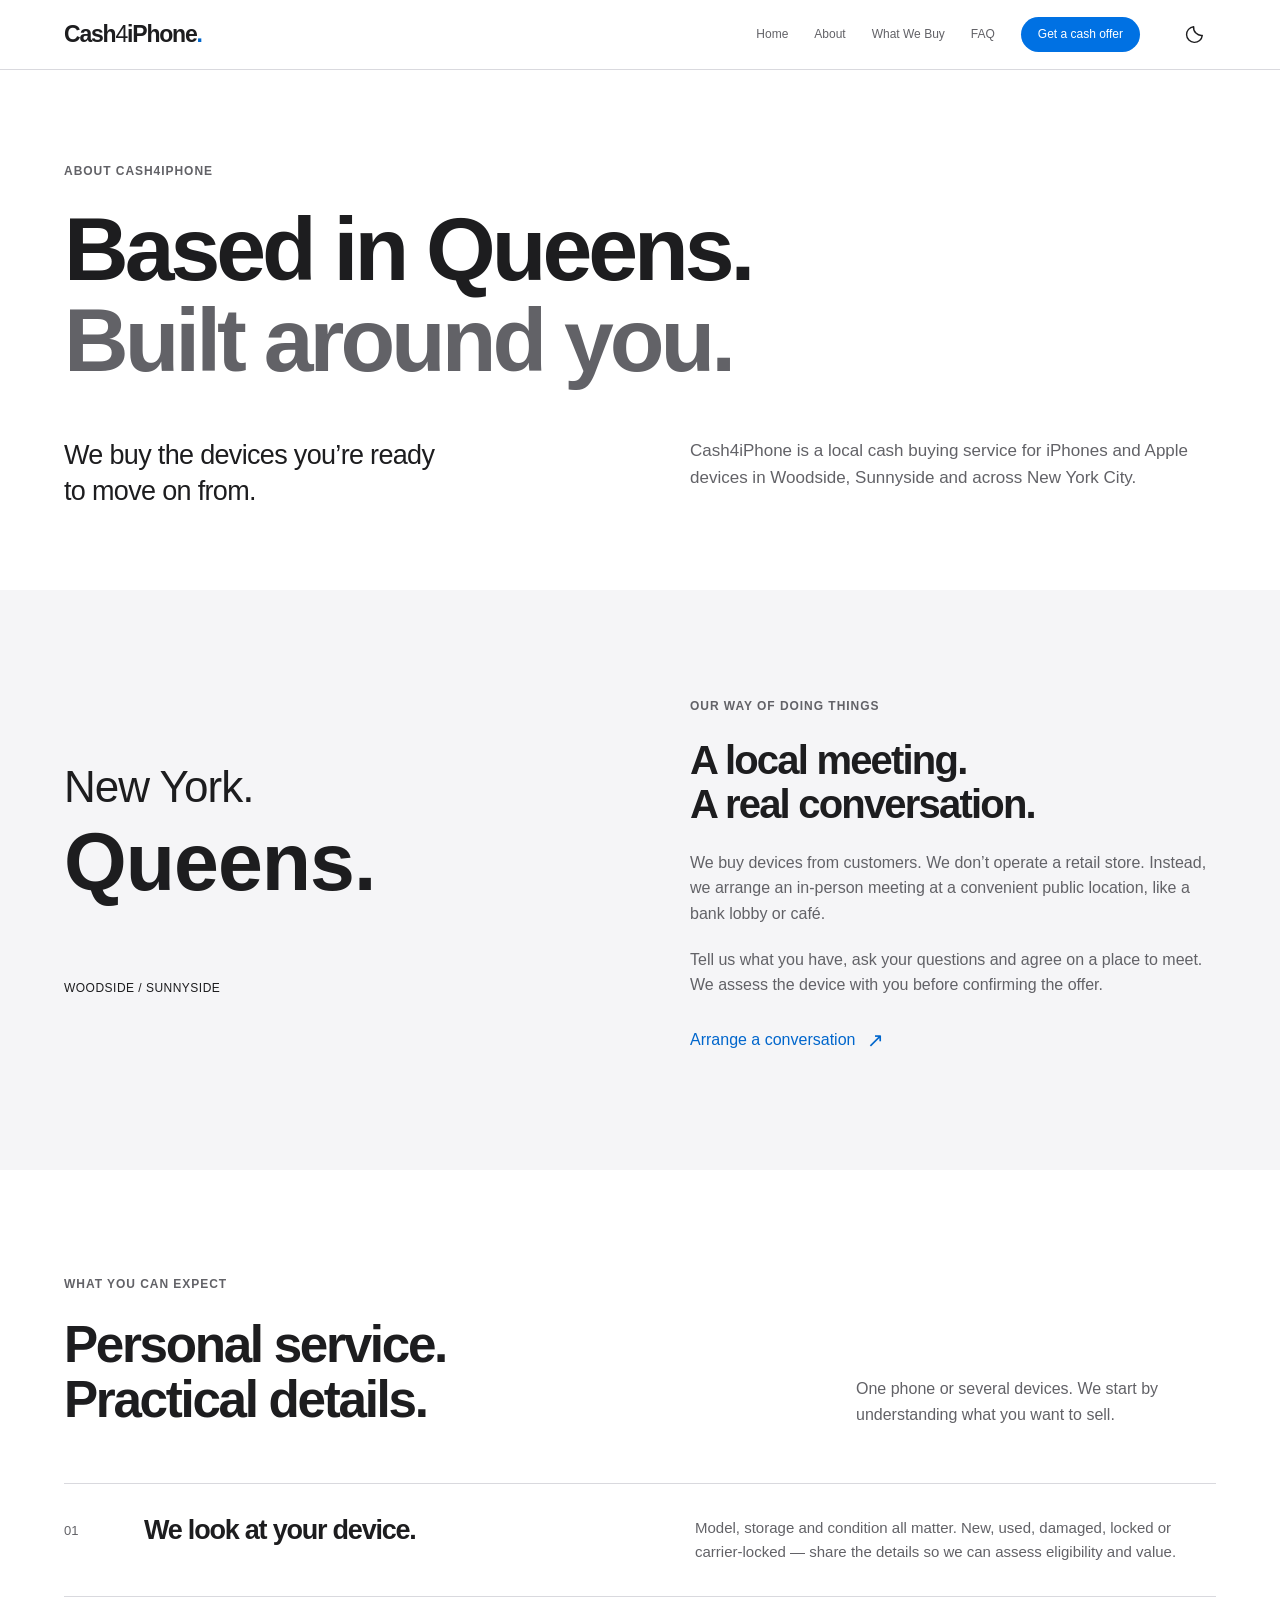
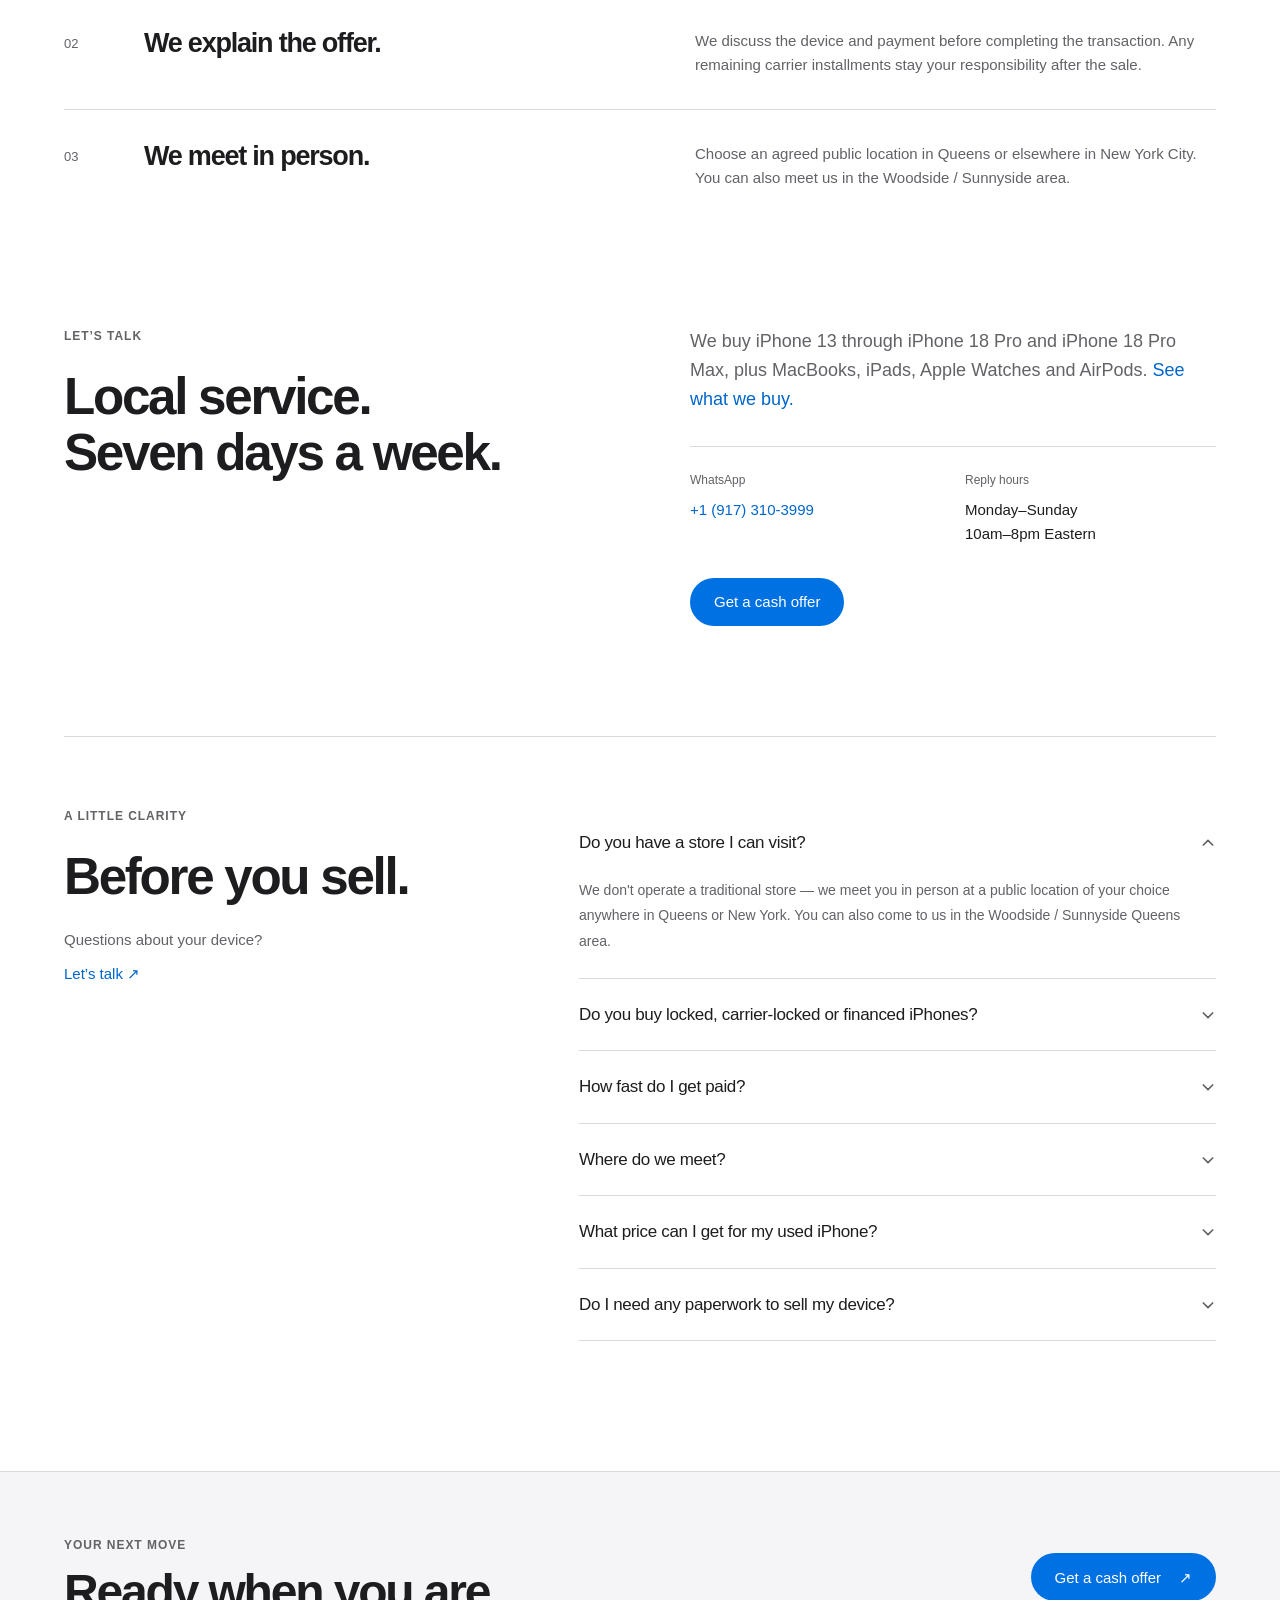
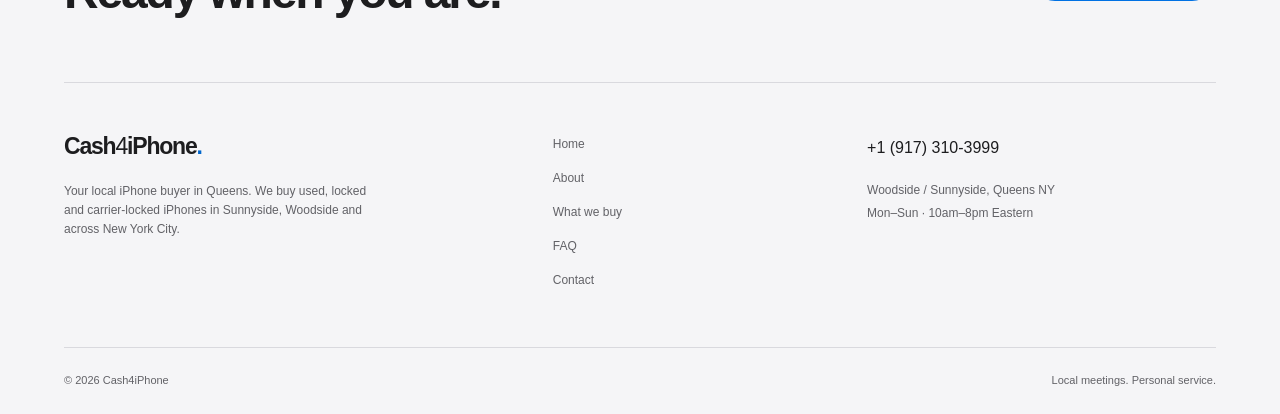
==== commit d519fab2: "Add files via upload" ====
--- a/about/index.html
+++ b/about/index.html
@@ -5,7 +5,7 @@
   <meta name="viewport" content="width=device-width,initial-scale=1.0"/>
   <title>About Cash4iPhone | iPhone Cash Buyer in Queens & NYC</title>
   <meta name="description" content="Cash4iPhone — Queens trusted iPhone buyer. We pay instant cash for used, locked & carrier-locked iPhones in Sunnyside, Woodside & all of NYC. Fast, safe, in-person."/>
-  <meta name="keywords" content="Cash4iPhone about, cash for iPhone Queens NY, cash4phone Queens, sell iPhone Queens NYC, iPhone buyer Sunnyside Queens, used iPhone buyer New York, locked iPhone buyer Queens, cash for iphone near me Queens"/>
+  <meta name="keywords" content="Cash4iPhone about, cash for iPhone Queens NY, cash4iphone Queens, sell iPhone Queens NYC, iPhone buyer Sunnyside Queens, used iPhone buyer New York, locked iPhone buyer Queens, cash for iphone near me Queens"/>
   <link rel="canonical" href="https://cash4iphone.net/about/"/>
   <script src="/theme.js"></script>
   <link rel="stylesheet" href="/style.css"/>
--- a/style.css
+++ b/style.css
@@ -11,7 +11,7 @@
 /* Device catalogue: open alternating rows, no retail checkout. */
 .page-intro{padding-block:90px 64px}.display-title{font-size:clamp(48px,6vw,84px)}.display-title span{color:var(--muted)}.page-intro .section-subtitle{margin-top:28px}.category-nav{display:flex;gap:40px;border-bottom:1px solid var(--line);padding-bottom:24px;overflow-x:auto}.category-nav a{font-size:14px;color:var(--text);min-height:44px;display:flex;align-items:center;white-space:nowrap}.device-row{display:grid;grid-template-columns:1fr 1fr;gap:100px;align-items:center;padding:70px 0;border-bottom:1px solid var(--line)}.device-row:nth-child(even) .device-photo{order:2}.device-photo{height:420px;background:var(--photo);border-radius:22px;padding:44px;display:flex;align-items:center;justify-content:center}.device-photo img{width:100%;height:100%;object-fit:contain;mix-blend-mode:normal}.device-copy h2{font-size:54px;margin-bottom:24px}.device-copy>p{font-size:17px;color:var(--muted);line-height:1.65}.device-details{margin:28px 0;font-size:13px!important;padding-top:22px;border-top:1px solid var(--line)}.device-details strong{display:block;color:var(--text);font-weight:500;margin-bottom:8px}.other-devices{display:flex;justify-content:space-between;align-items:center;gap:48px;padding:48px 0 72px}.other-devices h2{font-size:30px;margin-bottom:14px}.other-devices p{font-size:15px;color:var(--muted);max-width:620px}.other-devices .text-link{flex-shrink:0}.model-section{background:var(--surface);padding-block:90px}.model-grid{display:grid;grid-template-columns:repeat(3,1fr);gap:36px}.model-card{display:flex;flex-direction:column;align-items:flex-start}.model-card img{width:100%;height:300px;object-fit:contain;background:var(--photo);border-radius:18px;margin-bottom:28px}.model-card .model-portrait{background:#000}.model-card h3{font-size:28px}.model-card p{font-size:15px;color:var(--muted);margin:16px 0 20px}.model-card .availability{font-size:12px;margin:12px 0 0}.model-card a{margin-top:auto;min-height:44px;display:flex;align-items:center;font-size:14px}.model-source{margin-top:38px;font-size:12px;color:var(--muted);max-width:860px}.buying-guide{padding-block:100px}.buying-guide>.btn{margin-top:36px}
 /* About: a typographic local-service editorial. */
-.about-masthead{padding-block:92px 80px}.about-masthead h1{font-size:clamp(54px,7vw,96px);line-height:1.02}.about-masthead h1>span{color:var(--muted)}.about-lead{display:grid;grid-template-columns:1fr 1fr;gap:100px;margin-top:50px}.about-lead>p:first-child{font-size:27px;line-height:1.35;max-width:390px;letter-spacing:-.025em}.about-lead>p:last-child{font-size:17px;color:var(--muted)}.local-feature{background:var(--surface);padding-block:80px}.local-feature>.section-inner{display:grid;grid-template-columns:1fr 1fr;gap:100px;align-items:center}.local-type{height:420px;background:var(--local-bg);color:var(--local-ink);border-radius:3px;padding:48px 34px;display:flex;flex-direction:column;justify-content:center;letter-spacing:-.06em}.local-type>span:first-child{font-size:44px;line-height:1.2}.local-type strong{font-size:clamp(54px,6.3vw,88px);font-weight:600;line-height:1.2}.local-type>span:last-child{font-size:12px;letter-spacing:.04em;margin-top:68px;text-transform:uppercase}.local-copy h2{font-size:40px;margin-bottom:24px}.local-copy>p:not(.eyebrow){font-size:16px;color:var(--muted);margin-bottom:20px}.about-principles{padding-block:105px}.principle-list article{display:grid;grid-template-columns:50px 1fr 1fr;gap:30px;border-top:1px solid var(--line);padding-block:32px}.principle-list article>span{font-size:13px;color:var(--muted);padding-top:5px}.principle-list h3{font-size:27px}.principle-list p{color:var(--muted);font-size:15px}.about-contact{display:grid;grid-template-columns:1fr 1fr;gap:100px;padding-bottom:110px}.about-contact>div>p:not(.eyebrow){color:var(--muted);font-size:18px}.business-details{display:grid;grid-template-columns:1fr 1fr;gap:24px;margin-block:32px;padding-top:24px;border-top:1px solid var(--line)}.business-details dt,.contact-facts dt{font-size:12px;color:var(--muted);margin-bottom:8px}.business-details dd,.contact-facts dd{margin:0;font-size:15px}
+.about-masthead{padding-block:92px 80px}.about-masthead h1{font-size:clamp(54px,7vw,96px);line-height:1.02}.about-masthead h1>span{color:var(--muted)}.about-lead{display:grid;grid-template-columns:1fr 1fr;gap:100px;margin-top:50px}.about-lead>p:first-child{font-size:27px;line-height:1.35;max-width:390px;letter-spacing:-.025em}.about-lead>p:last-child{font-size:17px;color:var(--muted)}.local-feature{background:var(--surface);padding-block:80px}.local-feature>.section-inner{display:grid;grid-template-columns:1fr 1fr;gap:100px;align-items:center}.local-type{height:420px;background:transparent;color:var(--text);border-radius:0;padding:48px 0;display:flex;flex-direction:column;justify-content:center;letter-spacing:-.06em}.local-type>span:first-child{font-size:44px;line-height:1.2}.local-type strong{font-size:clamp(54px,6.3vw,88px);font-weight:600;line-height:1.2}.local-type>span:last-child{font-size:12px;letter-spacing:.04em;margin-top:68px;text-transform:uppercase}.local-copy h2{font-size:40px;margin-bottom:24px}.local-copy>p:not(.eyebrow){font-size:16px;color:var(--muted);margin-bottom:20px}.about-principles{padding-block:105px}.principle-list article{display:grid;grid-template-columns:50px 1fr 1fr;gap:30px;border-top:1px solid var(--line);padding-block:32px}.principle-list article>span{font-size:13px;color:var(--muted);padding-top:5px}.principle-list h3{font-size:27px}.principle-list p{color:var(--muted);font-size:15px}.about-contact{display:grid;grid-template-columns:1fr 1fr;gap:100px;padding-bottom:110px}.about-contact>div>p:not(.eyebrow){color:var(--muted);font-size:18px}.business-details{display:grid;grid-template-columns:1fr 1fr;gap:24px;margin-block:32px;padding-top:24px;border-top:1px solid var(--line)}.business-details dt,.contact-facts dt{font-size:12px;color:var(--muted);margin-bottom:8px}.business-details dd,.contact-facts dd{margin:0;font-size:15px}
 /* Contact: two clear form groups beside a quiet, persistent introduction. */
 .contact-layout{display:grid;grid-template-columns:1fr 1.2fr;gap:100px;align-items:start;padding-block:80px 100px}.contact-intro{position:sticky;top:120px}.contact-intro h1{font-size:clamp(52px,5.6vw,78px);line-height:1.02}.contact-intro h1 span{color:var(--muted)}.contact-lead{color:var(--muted);font-size:18px;max-width:350px;margin-block:28px 16px}.contact-intro .text-link{font-size:14px}.contact-facts{margin-top:42px;display:grid;gap:24px}.contact-facts>div{border-top:1px solid var(--line);padding-top:18px}.contact-form-card{min-width:0;padding:36px;background:var(--surface);border-radius:22px}.contact-hours-note{font-size:12px;color:var(--muted);margin-bottom:10px}.form-title{font-size:28px}.form-description{font-size:14px;color:var(--muted);margin:12px 0 32px}fieldset{border:0;padding:0;min-width:0;margin:0 0 30px}legend{width:100%;font-size:17px;font-weight:600;padding:0 0 22px;letter-spacing:-.02em}legend span{font-size:11px;color:var(--muted);border:1px solid var(--line);border-radius:50%;display:inline-flex;justify-content:center;align-items:center;width:27px;height:27px;margin-right:10px}.form-row{display:grid;grid-template-columns:1fr 1fr;gap:18px}.form-group{display:flex;flex-direction:column;gap:8px;margin-bottom:20px}.form-group label{font-size:13px;font-weight:500}.field-hint{font-size:11px;font-weight:400;color:var(--muted)}.field-tip{font-size:11px;color:var(--muted)}.form-group input,.form-group textarea,.form-group select{width:100%;min-height:48px;border:1px solid var(--field-line);border-radius:8px;background:var(--field);color:var(--text);font-size:16px;line-height:1.5;padding:12px}.form-group input::placeholder,.form-group textarea::placeholder{color:var(--muted);opacity:1}.form-group textarea{min-height:130px;resize:vertical}.form-error{background:var(--error-bg);color:var(--error);padding:18px;border-radius:10px;font-size:14px;margin-bottom:24px}.form-note{font-size:12px;color:var(--muted);margin-bottom:20px}.upload-area{position:relative;border:1px dashed var(--field-line);border-radius:10px;overflow:hidden}.upload-area:focus-within{outline:3px solid var(--blue);outline-offset:3px}.upload-area.drag-over{background:var(--field)}.upload-input{position:absolute;inset:0;width:100%;height:100%;max-height:200px;opacity:0;z-index:2;cursor:pointer}.upload-body{padding:28px 16px;text-align:center;display:flex;flex-direction:column;align-items:center;gap:10px;pointer-events:none}.upload-title{font-size:14px}.upload-sub{font-size:11px;color:var(--muted);max-width:250px}.upload-preview{display:flex;gap:12px;flex-wrap:wrap;padding:12px}.upload-preview:empty{display:none}.preview-thumb{position:relative;width:90px;height:90px;overflow:hidden;border-radius:8px}.preview-thumb img{width:100%;height:100%;object-fit:cover}.preview-remove{position:absolute;right:3px;top:3px;z-index:3;background:#1d1d1f;color:#fff;border:0;border-radius:50%;width:30px;height:30px;display:flex;align-items:center;justify-content:center}.upload-count{display:none;padding:0 12px 12px;font-size:12px;color:var(--blue)}.upload-count.visible{display:block}
 /* Shared questions and local search content retain their crawlable text. */
@@ -21,11 +21,19 @@
 /* Tablet */
 @media(max-width:1100px){.section-inner{padding-inline:36px}header{gap:22px;padding-inline:30px}header nav{gap:18px}.hero-stage{grid-template-columns:1fr 330px 1fr;gap:28px}.hero-stage>img{height:330px}.stage-note p{font-size:23px}.category-collection{gap:16px}.category-image{height:180px;padding:20px 12px}.category-title h3{font-size:19px}.offer-feature>.section-inner,.device-row,.local-feature>.section-inner,.about-lead,.about-contact{gap:60px}.contact-layout{gap:50px}.contact-form-card{padding:28px}.device-photo{height:360px}.footer-content{gap:36px}.model-grid{gap:24px}}
 /* Mobile: recompose each section instead of scaling the desktop down. */
-@media(max-width:768px){:root{--nav-h:64px}.section-inner{padding-inline:24px}header{padding-inline:20px;gap:12px}.brand-name{font-size:22px}header nav{display:none}.header-tools{margin-left:auto;gap:2px}.hamburger{display:flex}.mobile-menu.open{display:block}.section-title{font-size:38px}.section-heading{display:block;margin-bottom:32px}.section-heading>.text-link{margin-top:20px}.section-heading>p{margin-top:22px}.eyebrow{font-size:11px;margin-bottom:18px}.home-hero{padding-top:48px}.hero-intro h1{font-size:clamp(47px,8.5vw,66px);letter-spacing:-.055em}.hero-subtitle{font-size:19px;margin-top:20px}.hero-actions{gap:16px;margin-top:24px}.hero-actions .text-link{font-size:14px;gap:6px}.hero-actions .btn{font-size:14px;padding-inline:20px}.hero-stage{grid-template-columns:1fr 1fr;gap:24px;padding-top:30px;padding-bottom:30px}.hero-stage>img{grid-row:1;grid-column:1 / -1;height:300px;width:100%;max-width:340px;justify-self:center}.stage-note{padding:0;text-align:center!important}.stage-note .small-label{font-size:12px}.stage-note p{font-size:19px;margin-top:10px}.small-label{font-size:10px}.service-strip .section-inner{display:grid;grid-template-columns:1fr;gap:6px;text-align:center;padding-block:18px}.service-strip p{font-size:11px}.device-discovery{padding-block:64px}.category-collection{grid-template-columns:repeat(2,minmax(0,1fr));gap:28px 18px}.category-image{height:200px;padding:24px}.category-title{margin-top:16px}.category-title h3{font-size:21px}.category-tile>p{font-size:12px}.category-tile:last-child{grid-column:1 / -1;display:grid;grid-template-columns:1fr 1fr;gap:0 24px;align-items:center}.category-tile:last-child .category-image{grid-row:1 / 3}.category-tile:last-child .category-title{align-self:end;margin:0}.category-tile:last-child>p{align-self:start}.offer-feature{padding-block:64px}.offer-feature>.section-inner{grid-template-columns:1fr;gap:46px}.offer-feature h2{font-size:42px}.offer-feature-heading>p:not(.eyebrow){font-size:16px;margin-top:24px}.offer-feature .btn{margin-top:28px}.offer-factors h3{font-size:26px}.journey{padding-block:64px}.process-inline{grid-template-columns:1fr;gap:30px;margin-top:34px}.process-inline li>span{margin-bottom:18px}.process-inline h3{font-size:27px;margin-bottom:14px}.seller-terms{margin-top:30px}.page-intro{padding-block:54px 38px}.display-title{font-size:48px}.page-intro .section-subtitle{font-size:18px;margin-top:24px}.category-nav{gap:26px;padding-bottom:16px}.device-row{grid-template-columns:1fr;gap:30px;padding-block:42px}.device-row:nth-child(even) .device-photo{order:0}.device-photo{height:340px;padding:40px}.device-copy h2{font-size:40px;margin-bottom:18px}.device-copy>p{font-size:16px}.device-details{margin:22px 0}.other-devices{display:block;padding-block:36px 48px}.other-devices h2{font-size:28px}.other-devices .text-link{margin-top:18px}.model-section{padding-block:60px}.model-grid{grid-template-columns:1fr;gap:36px}.model-card{display:grid;grid-template-columns:135px 1fr;gap:0 22px;align-items:start}.model-card img{grid-column:1;grid-row:1 / 5;height:200px;margin:0}.model-card h3,.model-card p,.model-card a{grid-column:2}.model-card h3{font-size:25px}.model-card p{font-size:14px;margin:14px 0}.model-card a{line-height:1.5}.model-source{margin-top:28px}.buying-guide{padding-block:60px}.about-masthead{padding-block:56px}.about-masthead h1{font-size:clamp(46px,8.4vw,66px)}.about-lead{grid-template-columns:1fr;gap:22px;margin-top:32px}.about-lead>p:first-child{font-size:24px}.about-lead>p:last-child{font-size:16px}.local-feature{padding-block:48px}.local-feature>.section-inner{grid-template-columns:1fr;gap:36px}.local-type{height:300px;padding:32px}.local-type>span:first-child{font-size:36px}.local-type strong{font-size:70px}.local-type>span:last-child{margin-top:40px}.local-copy h2{font-size:36px}.about-principles{padding-block:64px}.principle-list article{grid-template-columns:28px 1fr;gap:14px 18px;padding-block:26px}.principle-list article>span{grid-row:1 / 3}.principle-list h3{font-size:25px}.principle-list p{grid-column:2}.about-contact{grid-template-columns:1fr;gap:30px;padding-bottom:60px}.about-contact>div>p:not(.eyebrow){font-size:17px}.business-details{gap:18px}.contact-layout{grid-template-columns:1fr;gap:36px;padding-block:52px 60px}.contact-intro{position:static}.contact-intro h1{font-size:55px}.contact-intro h1 br{display:none}.contact-intro h1 br::after{content:' '}.contact-lead{font-size:17px;margin-top:24px;max-width:500px}.contact-facts{grid-template-columns:1fr 1fr;gap:20px;margin-top:24px}.contact-facts dd{font-size:13px}.contact-form-card{padding:28px 24px}.form-title{font-size:28px}.faq-section{grid-template-columns:1fr;gap:20px;padding-block:48px}.faq-heading>p:last-child{margin-top:18px}.faq-question>span{font-size:16px}.faq-question{padding-block:20px}.local-editorial{grid-template-columns:1fr;gap:22px;padding-top:40px}.local-editorial h2{grid-row:auto;font-size:32px}.footer-invitation{align-items:flex-start;flex-direction:column;padding-block:44px;gap:24px}.footer-invitation h2{font-size:40px}.footer-content{grid-template-columns:1fr 1fr;gap:32px;padding-block:36px}.footer-brand{grid-column:1 / -1}.footer-brand p{max-width:400px}.footer-content nav a{min-height:32px}.footer-contact>a{font-size:14px}.footer-bottom{font-size:10px}.contact-us-page .footer-invitation{display:none}}
-@media(max-width:390px){.section-inner{padding-inline:20px}.hero-intro{padding-inline:16px}.hero-intro h1{font-size:45px}.hero-actions{gap:10px}.hero-actions .btn{padding-inline:16px;font-size:13px}.hero-actions .text-link{font-size:12px}.hero-stage>img{height:270px}.category-image{height:160px;padding:18px}.category-title h3{font-size:19px}.category-tile>p{font-size:11px}.section-title{font-size:34px}.offer-feature h2{font-size:37px}.display-title{font-size:42px}.device-photo{height:280px;padding:30px}.model-card{grid-template-columns:100px 1fr;gap:0 16px}.model-card img{height:160px}.model-card h3{font-size:22px}.model-card p{font-size:13px}.about-masthead h1{font-size:43px}.local-type{padding:24px;height:270px}.local-type strong{font-size:60px}.contact-intro h1{font-size:48px}.contact-form-card{padding:24px 18px}.form-row{grid-template-columns:1fr;gap:0}.form-title{font-size:26px}.contact-facts{grid-template-columns:1fr}.footer-content{gap:24px}.footer-contact>a{font-size:12px}}
+@media(max-width:768px){:root{--nav-h:64px}.section-inner{padding-inline:24px}header{padding-inline:20px;gap:12px}.brand-name{font-size:22px}header nav{display:none}.header-tools{margin-left:auto;gap:2px}.hamburger{display:flex}.mobile-menu.open{display:block}.section-title{font-size:38px}.section-heading{display:block;margin-bottom:32px}.section-heading>.text-link{margin-top:20px}.section-heading>p{margin-top:22px}.eyebrow{font-size:11px;margin-bottom:18px}.home-hero{padding-top:48px}.hero-intro h1{font-size:clamp(47px,8.5vw,66px);letter-spacing:-.055em}.hero-subtitle{font-size:19px;margin-top:20px}.hero-actions{gap:16px;margin-top:24px}.hero-actions .text-link{font-size:14px;gap:6px}.hero-actions .btn{font-size:14px;padding-inline:20px}.hero-stage{grid-template-columns:1fr 1fr;gap:24px;padding-top:30px;padding-bottom:30px}.hero-stage>img{grid-row:1;grid-column:1 / -1;height:300px;width:100%;max-width:340px;justify-self:center}.stage-note{padding:0;text-align:center!important}.stage-note .small-label{font-size:12px}.stage-note p{font-size:19px;margin-top:10px}.small-label{font-size:10px}.service-strip .section-inner{display:grid;grid-template-columns:1fr;gap:6px;text-align:center;padding-block:18px}.service-strip p{font-size:11px}.device-discovery{padding-block:64px}.category-collection{grid-template-columns:repeat(2,minmax(0,1fr));gap:28px 18px}.category-image{height:200px;padding:24px}.category-title{margin-top:16px}.category-title h3{font-size:21px}.category-tile>p{font-size:12px}.category-tile:last-child{grid-column:1 / -1;display:grid;grid-template-columns:1fr 1fr;gap:0 24px;align-items:center}.category-tile:last-child .category-image{grid-row:1 / 3}.category-tile:last-child .category-title{align-self:end;margin:0}.category-tile:last-child>p{align-self:start}.offer-feature{padding-block:64px}.offer-feature>.section-inner{grid-template-columns:1fr;gap:46px}.offer-feature h2{font-size:42px}.offer-feature-heading>p:not(.eyebrow){font-size:16px;margin-top:24px}.offer-feature .btn{margin-top:28px}.offer-factors h3{font-size:26px}.journey{padding-block:64px}.process-inline{grid-template-columns:1fr;gap:30px;margin-top:34px}.process-inline li>span{margin-bottom:18px}.process-inline h3{font-size:27px;margin-bottom:14px}.seller-terms{margin-top:30px}.page-intro{padding-block:54px 38px}.display-title{font-size:48px}.page-intro .section-subtitle{font-size:18px;margin-top:24px}.category-nav{gap:26px;padding-bottom:16px}.device-row{grid-template-columns:1fr;gap:30px;padding-block:42px}.device-row:nth-child(even) .device-photo{order:0}.device-photo{height:340px;padding:40px}.device-copy h2{font-size:40px;margin-bottom:18px}.device-copy>p{font-size:16px}.device-details{margin:22px 0}.other-devices{display:block;padding-block:36px 48px}.other-devices h2{font-size:28px}.other-devices .text-link{margin-top:18px}.model-section{padding-block:60px}.model-grid{grid-template-columns:1fr;gap:36px}.model-card{display:grid;grid-template-columns:135px 1fr;gap:0 22px;align-items:start}.model-card img{grid-column:1;grid-row:1 / 5;height:200px;margin:0}.model-card h3,.model-card p,.model-card a{grid-column:2}.model-card h3{font-size:25px}.model-card p{font-size:14px;margin:14px 0}.model-card a{line-height:1.5}.model-source{margin-top:28px}.buying-guide{padding-block:60px}.about-masthead{padding-block:56px}.about-masthead h1{font-size:clamp(46px,8.4vw,66px)}.about-lead{grid-template-columns:1fr;gap:22px;margin-top:32px}.about-lead>p:first-child{font-size:24px}.about-lead>p:last-child{font-size:16px}.local-feature{padding-block:48px}.local-feature>.section-inner{grid-template-columns:1fr;gap:36px}.local-type{height:auto;min-height:240px;padding:16px 0}.local-type>span:first-child{font-size:36px}.local-type strong{font-size:70px}.local-type>span:last-child{margin-top:40px}.local-copy h2{font-size:36px}.about-principles{padding-block:64px}.principle-list article{grid-template-columns:28px 1fr;gap:14px 18px;padding-block:26px}.principle-list article>span{grid-row:1 / 3}.principle-list h3{font-size:25px}.principle-list p{grid-column:2}.about-contact{grid-template-columns:1fr;gap:30px;padding-bottom:60px}.about-contact>div>p:not(.eyebrow){font-size:17px}.business-details{gap:18px}.contact-layout{grid-template-columns:1fr;gap:36px;padding-block:52px 60px}.contact-intro{position:static}.contact-intro h1{font-size:55px}.contact-intro h1 br{display:none}.contact-intro h1 br::after{content:' '}.contact-lead{font-size:17px;margin-top:24px;max-width:500px}.contact-facts{grid-template-columns:1fr 1fr;gap:20px;margin-top:24px}.contact-facts dd{font-size:13px}.contact-form-card{padding:28px 24px}.form-title{font-size:28px}.faq-section{grid-template-columns:1fr;gap:20px;padding-block:48px}.faq-heading>p:last-child{margin-top:18px}.faq-question>span{font-size:16px}.faq-question{padding-block:20px}.local-editorial{grid-template-columns:1fr;gap:22px;padding-top:40px}.local-editorial h2{grid-row:auto;font-size:32px}.footer-invitation{align-items:flex-start;flex-direction:column;padding-block:44px;gap:24px}.footer-invitation h2{font-size:40px}.footer-content{grid-template-columns:1fr 1fr;gap:32px;padding-block:36px}.footer-brand{grid-column:1 / -1}.footer-brand p{max-width:400px}.footer-content nav a{min-height:32px}.footer-contact>a{font-size:14px}.footer-bottom{font-size:10px}.contact-us-page .footer-invitation{display:none}}
+@media(max-width:390px){.section-inner{padding-inline:20px}.hero-intro{padding-inline:16px}.hero-intro h1{font-size:45px}.hero-actions{gap:10px}.hero-actions .btn{padding-inline:16px;font-size:13px}.hero-actions .text-link{font-size:12px}.hero-stage>img{height:270px}.category-image{height:160px;padding:18px}.category-title h3{font-size:19px}.category-tile>p{font-size:11px}.section-title{font-size:34px}.offer-feature h2{font-size:37px}.display-title{font-size:42px}.device-photo{height:280px;padding:30px}.model-card{grid-template-columns:100px 1fr;gap:0 16px}.model-card img{height:160px}.model-card h3{font-size:22px}.model-card p{font-size:13px}.about-masthead h1{font-size:43px}.local-type{padding:16px 0;height:auto;min-height:220px}.local-type strong{font-size:60px}.contact-intro h1{font-size:48px}.contact-form-card{padding:24px 18px}.form-row{grid-template-columns:1fr;gap:0}.form-title{font-size:26px}.contact-facts{grid-template-columns:1fr}.footer-content{gap:24px}.footer-contact>a{font-size:12px}}
 @media(prefers-reduced-motion:reduce){html{scroll-behavior:auto}*,*::before,*::after{transition:none!important;animation:none!important}}
 
 /* Theme-specific photography keeps white products intact without color filters. */
 img.image-dark{display:none}
 [data-theme="dark"] img.image-light{display:none}
 [data-theme="dark"] img.image-dark{display:block}
+
+/* OLED accents: true black for the product-led sections; charcoal retains depth elsewhere. */
+[data-theme="dark"] header,
+[data-theme="dark"] .mobile-menu,
+[data-theme="dark"] .home-hero,
+[data-theme="dark"] .model-section,
+[data-theme="dark"] footer{background:#000}
+[data-theme="dark"] .model-card img{background:#000}
